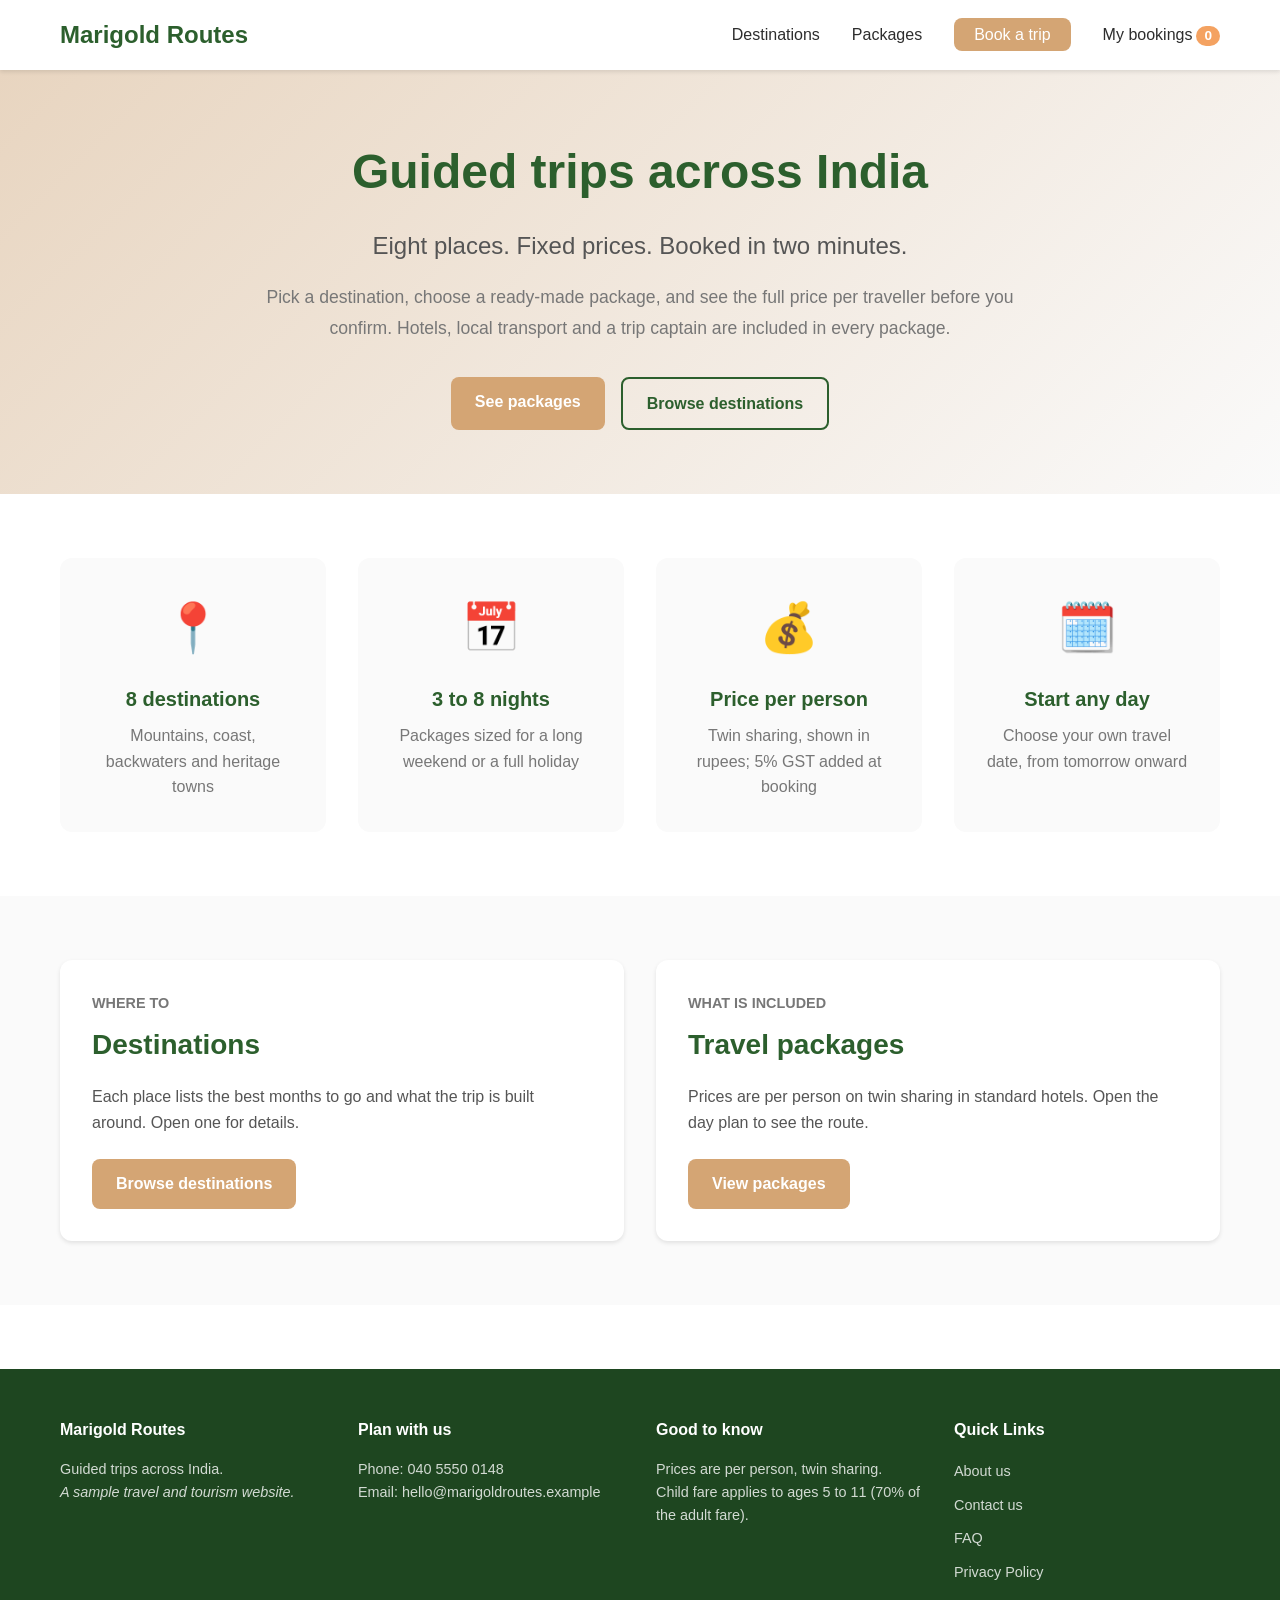
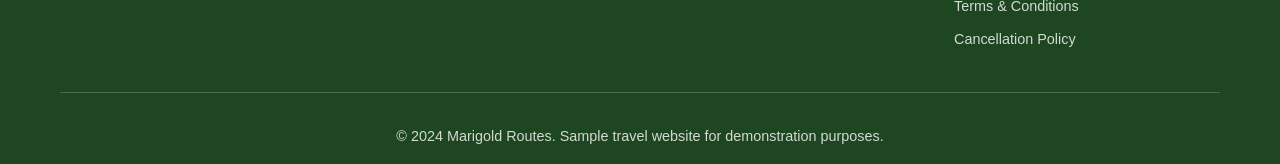
==== frontend/index.html @ 596a387a "Add files via upload" ====
<!DOCTYPE html>
<html lang="en">
<head>
    <meta charset="UTF-8">
    <meta name="viewport" content="width=device-width, initial-scale=1.0">
    <meta name="description" content="Marigold Routes - Guided trips across India. Eight destinations, fixed prices, booked in two minutes.">
    <title>Marigold Routes - Guided trips across India</title>
    <link rel="stylesheet" href="assets/css/styles.css">
</head>
<body>
    <nav class="navbar">
        <div class="container">
            <div class="nav-brand">
                <a href="index.html">Marigold Routes</a>
            </div>
            <ul class="nav-menu">
                <li><a href="destinations.html">Destinations</a></li>
                <li><a href="packages.html">Packages</a></li>
                <li><a href="booking.html" class="btn-primary-nav">Book a trip</a></li>
                <li><a href="my-bookings.html">My bookings<span class="booking-count" id="bookingCount">0</span></a></li>
            </ul>
            <button class="nav-toggle" aria-label="Toggle navigation">
                <span></span>
                <span></span>
                <span></span>
            </button>
        </div>
    </nav>

    <main>
        <!-- Hero Section -->
        <section class="hero">
            <div class="container">
                <div class="hero-content">
                    <h1>Guided trips across India</h1>
                    <p class="hero-subtitle">Eight places. Fixed prices. Booked in two minutes.</p>
                    <p class="hero-description">Pick a destination, choose a ready-made package, and see the full price per traveller before you confirm. Hotels, local transport and a trip captain are included in every package.</p>
                    <div class="hero-buttons">
                        <a href="packages.html" class="btn btn-primary">See packages</a>
                        <a href="destinations.html" class="btn btn-secondary">Browse destinations</a>
                    </div>
                </div>
            </div>
        </section>

        <!-- Features Section -->
        <section class="features">
            <div class="container">
                <div class="feature-grid">
                    <div class="feature-card">
                        <div class="feature-icon">📍</div>
                        <h3>8 destinations</h3>
                        <p>Mountains, coast, backwaters and heritage towns</p>
                    </div>
                    <div class="feature-card">
                        <div class="feature-icon">📅</div>
                        <h3>3 to 8 nights</h3>
                        <p>Packages sized for a long weekend or a full holiday</p>
                    </div>
                    <div class="feature-card">
                        <div class="feature-icon">💰</div>
                        <h3>Price per person</h3>
                        <p>Twin sharing, shown in rupees; 5% GST added at booking</p>
                    </div>
                    <div class="feature-card">
                        <div class="feature-icon">🗓️</div>
                        <h3>Start any day</h3>
                        <p>Choose your own travel date, from tomorrow onward</p>
                    </div>
                </div>
            </div>
        </section>

        <!-- Quick Links Section -->
        <section class="quick-links">
            <div class="container">
                <div class="quick-link-card">
                    <h2>Where to</h2>
                    <h3>Destinations</h3>
                    <p>Each place lists the best months to go and what the trip is built around. Open one for details.</p>
                    <a href="destinations.html" class="btn btn-primary">Browse destinations</a>
                </div>
                <div class="quick-link-card">
                    <h2>What is included</h2>
                    <h3>Travel packages</h3>
                    <p>Prices are per person on twin sharing in standard hotels. Open the day plan to see the route.</p>
                    <a href="packages.html" class="btn btn-primary">View packages</a>
                </div>
            </div>
        </section>

        <!-- Loading Indicator -->
        <div id="loadingIndicator" class="loading-indicator hidden">
            <div class="spinner"></div>
            <p>Loading...</p>
        </div>
    </main>

    <footer class="footer">
        <div class="container">
            <div class="footer-grid">
                <div class="footer-section">
                    <h4>Marigold Routes</h4>
                    <p>Guided trips across India.</p>
                    <p class="footer-tagline">A sample travel and tourism website.</p>
                </div>
                <div class="footer-section">
                    <h4>Plan with us</h4>
                    <p>Phone: 040 5550 0148</p>
                    <p>Email: <a href="mailto:hello@marigoldroutes.example">hello@marigoldroutes.example</a></p>
                </div>
                <div class="footer-section">
                    <h4>Good to know</h4>
                    <p>Prices are per person, twin sharing.</p>
                    <p>Child fare applies to ages 5 to 11 (70% of the adult fare).</p>
                </div>
                <div class="footer-section">
                    <h4>Quick Links</h4>
                    <ul class="footer-links">
                        <li><a href="about.html">About us</a></li>
                        <li><a href="contact.html">Contact us</a></li>
                        <li><a href="faq.html">FAQ</a></li>
                        <li><a href="privacy.html">Privacy Policy</a></li>
                        <li><a href="terms.html">Terms & Conditions</a></li>
                        <li><a href="cancellation.html">Cancellation Policy</a></li>
                    </ul>
                </div>
            </div>
            <div class="footer-bottom">
                <p>&copy; 2024 Marigold Routes. Sample travel website for demonstration purposes.</p>
            </div>
        </div>
    </footer>

    <script src="assets/js/main.js"></script>
    <script src="assets/js/config.js"></script>
</body>
</html>
---- frontend/assets/css/styles.css ----
/* ========================================
   Marigold Routes - Main Stylesheet
   ======================================== */

/* CSS Variables */
:root {
    --primary-color: #D4A574;
    --primary-dark: #B8935F;
    --primary-light: #E8D5C0;
    --secondary-color: #2C5F2D;
    --secondary-dark: #1E4620;
    --accent-color: #F4A261;
    --text-dark: #2D2D2D;
    --text-medium: #555555;
    --text-light: #777777;
    --border-color: #E0E0E0;
    --background-light: #FAFAFA;
    --background-white: #FFFFFF;
    --error-color: #E74C3C;
    --success-color: #27AE60;
    --warning-color: #F39C12;
    --shadow-sm: 0 2px 4px rgba(0, 0, 0, 0.1);
    --shadow-md: 0 4px 8px rgba(0, 0, 0, 0.12);
    --shadow-lg: 0 8px 16px rgba(0, 0, 0, 0.15);
    --radius-sm: 4px;
    --radius-md: 8px;
    --radius-lg: 12px;
    --transition: all 0.3s ease;
}

/* Reset and Base Styles */
* {
    margin: 0;
    padding: 0;
    box-sizing: border-box;
}

html {
    font-size: 16px;
    scroll-behavior: smooth;
}

body {
    font-family: 'Segoe UI', Tahoma, Geneva, Verdana, sans-serif;
    line-height: 1.6;
    color: var(--text-dark);
    background-color: var(--background-white);
}

img {
    max-width: 100%;
    height: auto;
    display: block;
}

a {
    color: var(--primary-color);
    text-decoration: none;
    transition: var(--transition);
}

a:hover {
    color: var(--primary-dark);
}

/* Container */
.container {
    max-width: 1200px;
    margin: 0 auto;
    padding: 0 20px;
}

/* Navbar */
.navbar {
    background-color: var(--background-white);
    box-shadow: var(--shadow-sm);
    position: sticky;
    top: 0;
    z-index: 1000;
}

.navbar .container {
    display: flex;
    justify-content: space-between;
    align-items: center;
    padding: 1rem 20px;
}

.nav-brand a {
    font-size: 1.5rem;
    font-weight: bold;
    color: var(--secondary-color);
}

.nav-menu {
    display: flex;
    list-style: none;
    gap: 2rem;
    align-items: center;
}

.nav-menu a {
    color: var(--text-dark);
    font-weight: 500;
}

.nav-menu a:hover,
.nav-menu a.active {
    color: var(--primary-color);
}

.btn-primary-nav {
    background-color: var(--primary-color);
    color: var(--background-white) !important;
    padding: 0.5rem 1.25rem;
    border-radius: var(--radius-md);
}

.btn-primary-nav:hover {
    background-color: var(--primary-dark);
}

.booking-count {
    background-color: var(--accent-color);
    color: var(--background-white);
    padding: 0.15rem 0.5rem;
    border-radius: 12px;
    font-size: 0.85rem;
    margin-left: 0.25rem;
    font-weight: bold;
}

.nav-toggle {
    display: none;
    flex-direction: column;
    background: none;
    border: none;
    cursor: pointer;
    padding: 0.5rem;
}

.nav-toggle span {
    width: 25px;
    height: 3px;
    background-color: var(--text-dark);
    margin: 3px 0;
    transition: var(--transition);
}

/* Hero Section */
.hero {
    background: linear-gradient(135deg, var(--primary-light) 0%, var(--background-light) 100%);
    padding: 4rem 0;
    text-align: center;
}

.hero-content {
    max-width: 800px;
    margin: 0 auto;
}

.hero h1 {
    font-size: 3rem;
    color: var(--secondary-color);
    margin-bottom: 1rem;
}

.hero-subtitle {
    font-size: 1.5rem;
    color: var(--text-medium);
    margin-bottom: 1rem;
}

.hero-description {
    font-size: 1.1rem;
    color: var(--text-light);
    margin-bottom: 2rem;
    line-height: 1.8;
}

.hero-buttons {
    display: flex;
    gap: 1rem;
    justify-content: center;
    flex-wrap: wrap;
}

/* Buttons */
.btn {
    display: inline-block;
    padding: 0.75rem 1.5rem;
    border-radius: var(--radius-md);
    font-weight: 600;
    text-align: center;
    transition: var(--transition);
    border: none;
    cursor: pointer;
    font-size: 1rem;
}

.btn-primary {
    background-color: var(--primary-color);
    color: var(--background-white);
}

.btn-primary:hover {
    background-color: var(--primary-dark);
    color: var(--background-white);
    transform: translateY(-2px);
    box-shadow: var(--shadow-md);
}

.btn-secondary {
    background-color: transparent;
    color: var(--secondary-color);
    border: 2px solid var(--secondary-color);
}

.btn-secondary:hover {
    background-color: var(--secondary-color);
    color: var(--background-white);
}

.btn-large {
    padding: 1rem 2rem;
    font-size: 1.1rem;
}

.btn-block {
    display: block;
    width: 100%;
}

.btn-danger {
    background-color: var(--error-color);
    color: var(--background-white);
}

.btn-danger:hover {
    background-color: #C0392B;
}

/* Features Section */
.features {
    padding: 4rem 0;
    background-color: var(--background-white);
}

.feature-grid {
    display: grid;
    grid-template-columns: repeat(auto-fit, minmax(250px, 1fr));
    gap: 2rem;
}

.feature-card {
    text-align: center;
    padding: 2rem;
    border-radius: var(--radius-lg);
    background-color: var(--background-light);
}

.feature-icon {
    font-size: 3rem;
    margin-bottom: 1rem;
}

.feature-card h3 {
    font-size: 1.25rem;
    color: var(--secondary-color);
    margin-bottom: 0.5rem;
}

.feature-card p {
    color: var(--text-light);
}

/* Quick Links Section */
.quick-links {
    padding: 4rem 0;
    background-color: var(--background-light);
}

.quick-links .container {
    display: grid;
    grid-template-columns: repeat(auto-fit, minmax(300px, 1fr));
    gap: 2rem;
}

.quick-link-card {
    background-color: var(--background-white);
    padding: 2rem;
    border-radius: var(--radius-lg);
    box-shadow: var(--shadow-sm);
}

.quick-link-card h2 {
    font-size: 0.9rem;
    color: var(--text-light);
    text-transform: uppercase;
    margin-bottom: 0.5rem;
}

.quick-link-card h3 {
    font-size: 1.75rem;
    color: var(--secondary-color);
    margin-bottom: 1rem;
}

.quick-link-card p {
    color: var(--text-medium);
    margin-bottom: 1.5rem;
}

/* Page Content */
.page-content {
    min-height: calc(100vh - 80px);
    padding: 3rem 0;
}

.page-header {
    text-align: center;
    margin-bottom: 3rem;
}

.page-header h1 {
    font-size: 2.5rem;
    color: var(--secondary-color);
    margin-bottom: 0.5rem;
}

.page-subtitle {
    font-size: 1.1rem;
    color: var(--text-light);
}

/* Filters */
.filters {
    display: flex;
    gap: 1rem;
    margin-bottom: 2rem;
    flex-wrap: wrap;
}

.filter-group {
    flex: 1;
    min-width: 200px;
}

.filter-select,
.search-input {
    width: 100%;
    padding: 0.75rem;
    border: 1px solid var(--border-color);
    border-radius: var(--radius-md);
    font-size: 1rem;
}

.filter-select:focus,
.search-input:focus {
    outline: none;
    border-color: var(--primary-color);
}

/* Grids */
.destinations-grid,
.packages-grid {
    display: grid;
    grid-template-columns: repeat(auto-fill, minmax(300px, 1fr));
    gap: 2rem;
}

.destination-card,
.package-card {
    background-color: var(--background-white);
    border-radius: var(--radius-lg);
    overflow: hidden;
    box-shadow: var(--shadow-sm);
    transition: var(--transition);
    cursor: pointer;
}

.destination-card:hover,
.package-card:hover {
    transform: translateY(-4px);
    box-shadow: var(--shadow-md);
}

.card-image {
    width: 100%;
    height: 200px;
    object-fit: cover;
}

.card-content {
    padding: 1.5rem;
}

.card-content h3 {
    font-size: 1.5rem;
    color: var(--secondary-color);
    margin-bottom: 0.5rem;
}

.card-tag {
    display: inline-block;
    padding: 0.25rem 0.75rem;
    background-color: var(--primary-light);
    color: var(--secondary-color);
    border-radius: var(--radius-sm);
    font-size: 0.85rem;
    margin-right: 0.5rem;
    margin-bottom: 0.5rem;
}

.card-description {
    color: var(--text-medium);
    margin: 1rem 0;
}

.card-price {
    font-size: 1.5rem;
    color: var(--primary-color);
    font-weight: bold;
}

.card-price-label {
    font-size: 0.9rem;
    color: var(--text-light);
    font-weight: normal;
}

/* Modal */
.modal {
    display: none;
    position: fixed;
    top: 0;
    left: 0;
    width: 100%;
    height: 100%;
    background-color: rgba(0, 0, 0, 0.7);
    z-index: 2000;
    overflow-y: auto;
}

.modal.show {
    display: flex;
    align-items: center;
    justify-content: center;
    padding: 2rem;
}

.modal-content {
    background-color: var(--background-white);
    border-radius: var(--radius-lg);
    padding: 2rem;
    max-width: 800px;
    width: 100%;
    position: relative;
    max-height: 90vh;
    overflow-y: auto;
}

.modal-close {
    position: absolute;
    top: 1rem;
    right: 1rem;
    background: none;
    border: none;
    font-size: 2rem;
    color: var(--text-medium);
    cursor: pointer;
}

.modal-close:hover {
    color: var(--text-dark);
}

/* Forms */
.form-section {
    background-color: var(--background-white);
    padding: 2rem;
    border-radius: var(--radius-lg);
    margin-bottom: 2rem;
    box-shadow: var(--shadow-sm);
}

.form-section h2 {
    color: var(--secondary-color);
    margin-bottom: 1.5rem;
}

.form-group {
    margin-bottom: 1.5rem;
}

.form-group label {
    display: block;
    margin-bottom: 0.5rem;
    color: var(--text-dark);
    font-weight: 500;
}

.required::after {
    content: " *";
    color: var(--error-color);
}

.form-control {
    width: 100%;
    padding: 0.75rem;
    border: 1px solid var(--border-color);
    border-radius: var(--radius-md);
    font-size: 1rem;
    font-family: inherit;
}

.form-control:focus {
    outline: none;
    border-color: var(--primary-color);
    box-shadow: 0 0 0 3px rgba(212, 165, 116, 0.1);
}

.form-row {
    display: grid;
    grid-template-columns: repeat(auto-fit, minmax(200px, 1fr));
    gap: 1rem;
}

.radio-group,
.checkbox-group {
    display: flex;
    flex-direction: column;
    gap: 0.75rem;
}

.radio-label,
.checkbox-label {
    display: flex;
    align-items: center;
    cursor: pointer;
}

.radio-label input,
.checkbox-label input {
    margin-right: 0.5rem;
}

.form-actions {
    display: flex;
    gap: 1rem;
    margin-top: 2rem;
}

.form-note {
    background-color: var(--background-light);
    padding: 1rem;
    border-radius: var(--radius-md);
    margin-top: 1rem;
    font-size: 0.9rem;
    color: var(--text-medium);
}

/* Booking Layout */
.booking-layout {
    display: grid;
    grid-template-columns: 2fr 1fr;
    gap: 2rem;
}

.price-summary {
    position: relative;
}

.price-summary-card {
    background-color: var(--background-white);
    padding: 2rem;
    border-radius: var(--radius-lg);
    box-shadow: var(--shadow-md);
}

.sticky {
    position: sticky;
    top: 100px;
}

.price-line {
    display: flex;
    justify-content: space-between;
    margin: 0.75rem 0;
}

.price-total {
    display: flex;
    justify-content: space-between;
    font-size: 1.5rem;
    font-weight: bold;
    color: var(--secondary-color);
    margin-top: 1rem;
}

.price-note {
    font-size: 0.85rem;
    color: var(--text-light);
    margin-top: 0.5rem;
}

.price-placeholder {
    text-align: center;
    color: var(--text-light);
    padding: 2rem 0;
}

/* Confirmation Modal */
.confirmation-modal {
    text-align: center;
    max-width: 500px;
}

.confirmation-icon {
    width: 80px;
    height: 80px;
    background-color: var(--success-color);
    color: var(--background-white);
    font-size: 3rem;
    border-radius: 50%;
    display: flex;
    align-items: center;
    justify-content: center;
    margin: 0 auto 1.5rem;
}

.reference-number {
    font-size: 1.5rem;
    font-weight: bold;
    color: var(--primary-color);
    padding: 1rem;
    background-color: var(--background-light);
    border-radius: var(--radius-md);
    margin: 1rem 0;
}

.confirmation-note {
    color: var(--text-medium);
    font-size: 0.9rem;
}

.confirmation-actions {
    display: flex;
    flex-direction: column;
    gap: 1rem;
    margin-top: 2rem;
}

/* Loading Indicator */
.loading-indicator {
    text-align: center;
    padding: 3rem;
}

.spinner {
    width: 50px;
    height: 50px;
    border: 4px solid var(--border-color);
    border-top-color: var(--primary-color);
    border-radius: 50%;
    animation: spin 1s linear infinite;
    margin: 0 auto 1rem;
}

@keyframes spin {
    to { transform: rotate(360deg); }
}

/* Empty State */
.empty-state {
    text-align: center;
    padding: 3rem;
    color: var(--text-light);
}

/* Messages */
.success-message,
.error-message {
    padding: 1rem;
    border-radius: var(--radius-md);
    margin: 1rem 0;
}

.success-message {
    background-color: #D4EDDA;
    color: #155724;
    border: 1px solid #C3E6CB;
}

.error-message {
    background-color: #F8D7DA;
    color: #721C24;
    border: 1px solid #F5C6CB;
}

/* Footer */
.footer {
    background-color: var(--secondary-dark);
    color: var(--background-white);
    padding: 3rem 0 1rem;
    margin-top: 4rem;
}

.footer-grid {
    display: grid;
    grid-template-columns: repeat(auto-fit, minmax(200px, 1fr));
    gap: 2rem;
    margin-bottom: 2rem;
}

.footer h4 {
    margin-bottom: 1rem;
}

.footer p,
.footer a {
    color: rgba(255, 255, 255, 0.8);
    font-size: 0.9rem;
}

.footer a:hover {
    color: var(--primary-light);
}

.footer-links {
    list-style: none;
}

.footer-links li {
    margin-bottom: 0.5rem;
}

.footer-tagline {
    font-style: italic;
}

.footer-bottom {
    text-align: center;
    padding-top: 2rem;
    border-top: 1px solid rgba(255, 255, 255, 0.2);
    font-size: 0.85rem;
}

/* Utility Classes */
.hidden {
    display: none !important;
}

.text-center {
    text-align: center;
}

/* Content Pages */
.content-container {
    max-width: 900px;
    margin: 0 auto;
}

.content-section {
    margin-bottom: 3rem;
}

.content-section h2 {
    color: var(--secondary-color);
    margin-bottom: 1rem;
}

.notice-box {
    background-color: #FFF3CD;
    border: 1px solid #FFEEBA;
    border-radius: var(--radius-md);
    padding: 1.5rem;
    margin-bottom: 2rem;
}

/* Policy Tables */
.table-responsive {
    overflow-x: auto;
}

.policy-table {
    width: 100%;
    border-collapse: collapse;
    margin: 1rem 0;
}

.policy-table th,
.policy-table td {
    padding: 1rem;
    text-align: left;
    border: 1px solid var(--border-color);
}

.policy-table th {
    background-color: var(--primary-light);
    color: var(--secondary-color);
    font-weight: 600;
}

.policy-table tbody tr:nth-child(even) {
    background-color: var(--background-light);
}

/* Responsive Design */
@media (max-width: 768px) {
    .nav-menu {
        display: none;
        position: absolute;
        top: 100%;
        left: 0;
        right: 0;
        background-color: var(--background-white);
        flex-direction: column;
        padding: 1rem;
        box-shadow: var(--shadow-md);
    }
    
    .nav-menu.active {
        display: flex;
    }
    
    .nav-toggle {
        display: flex;
    }
    
    .hero h1 {
        font-size: 2rem;
    }
    
    .hero-subtitle {
        font-size: 1.25rem;
    }
    
    .booking-layout {
        grid-template-columns: 1fr;
    }
    
    .price-summary-card {
        position: static;
    }
    
    .form-actions {
        flex-direction: column;
    }
}

@media (max-width: 480px) {
    .hero h1 {
        font-size: 1.75rem;
    }
    
    .btn {
        padding: 0.6rem 1rem;
        font-size: 0.9rem;
    }
}
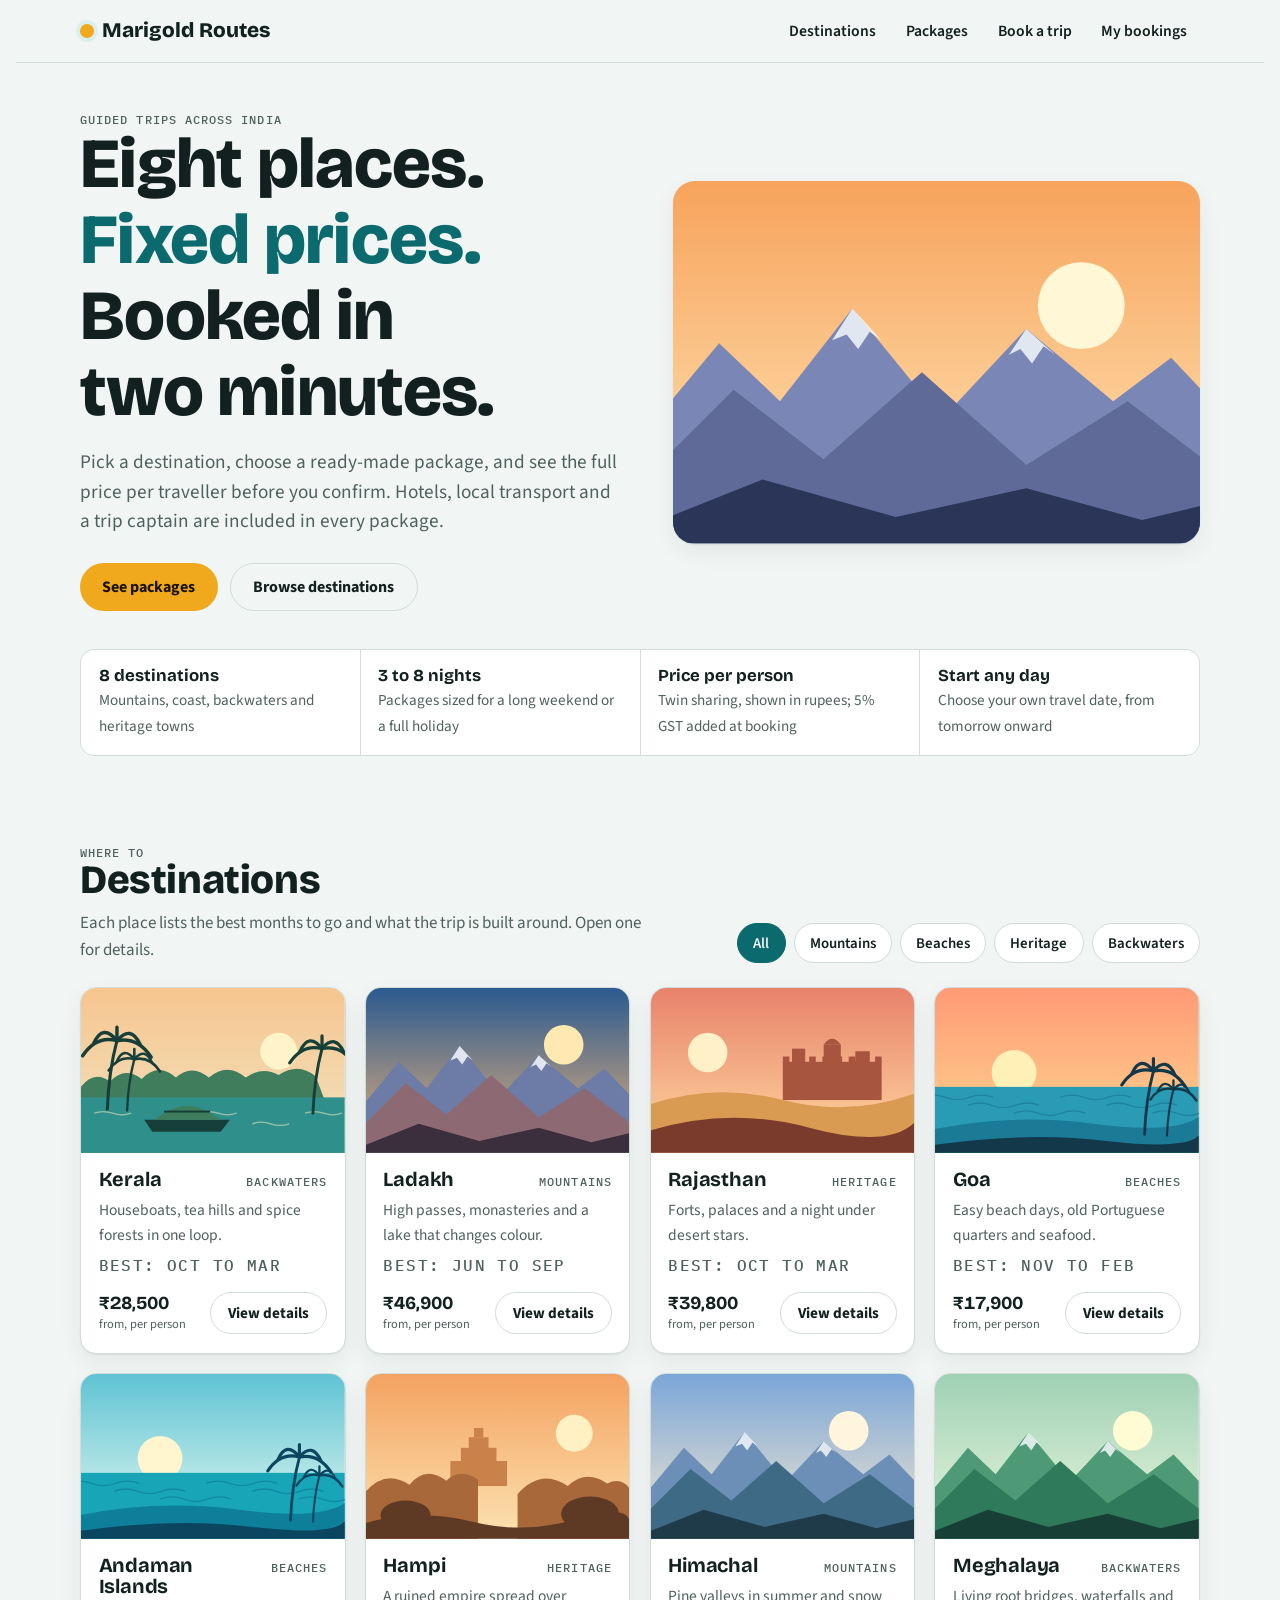
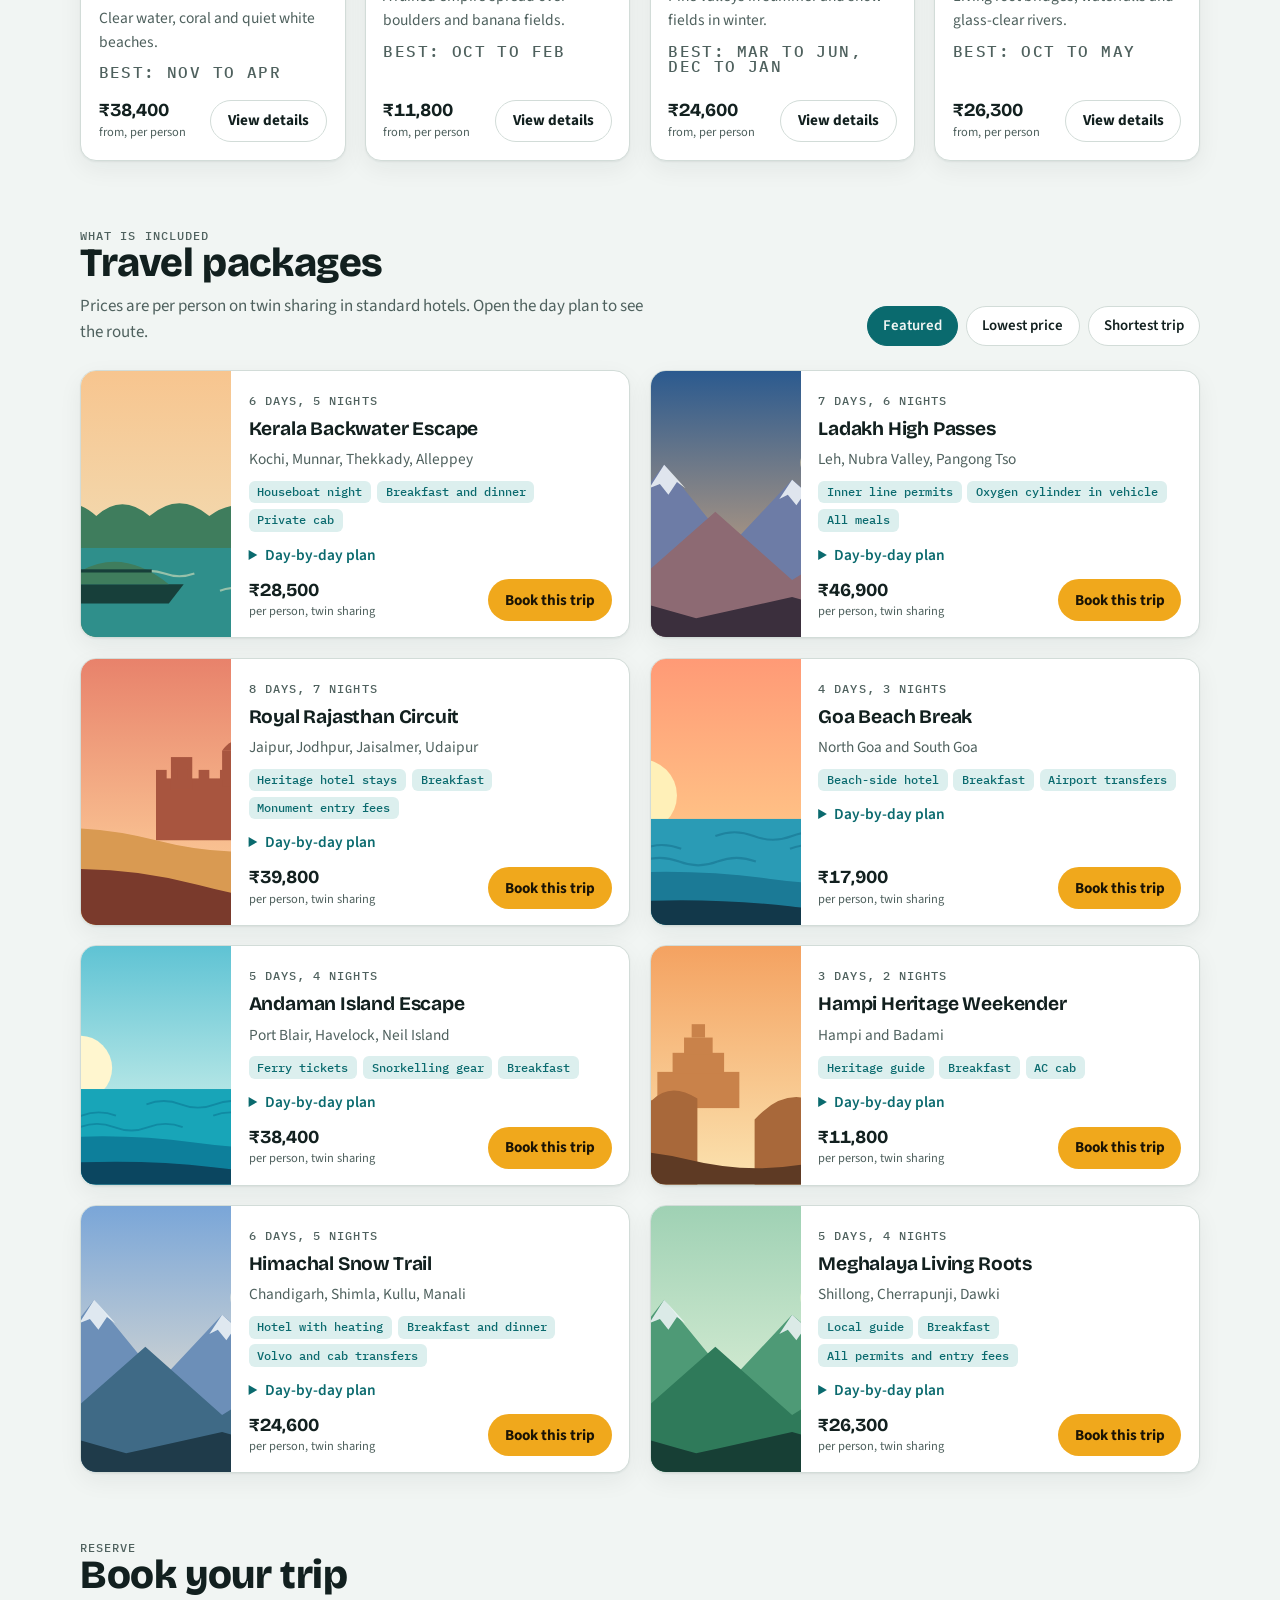
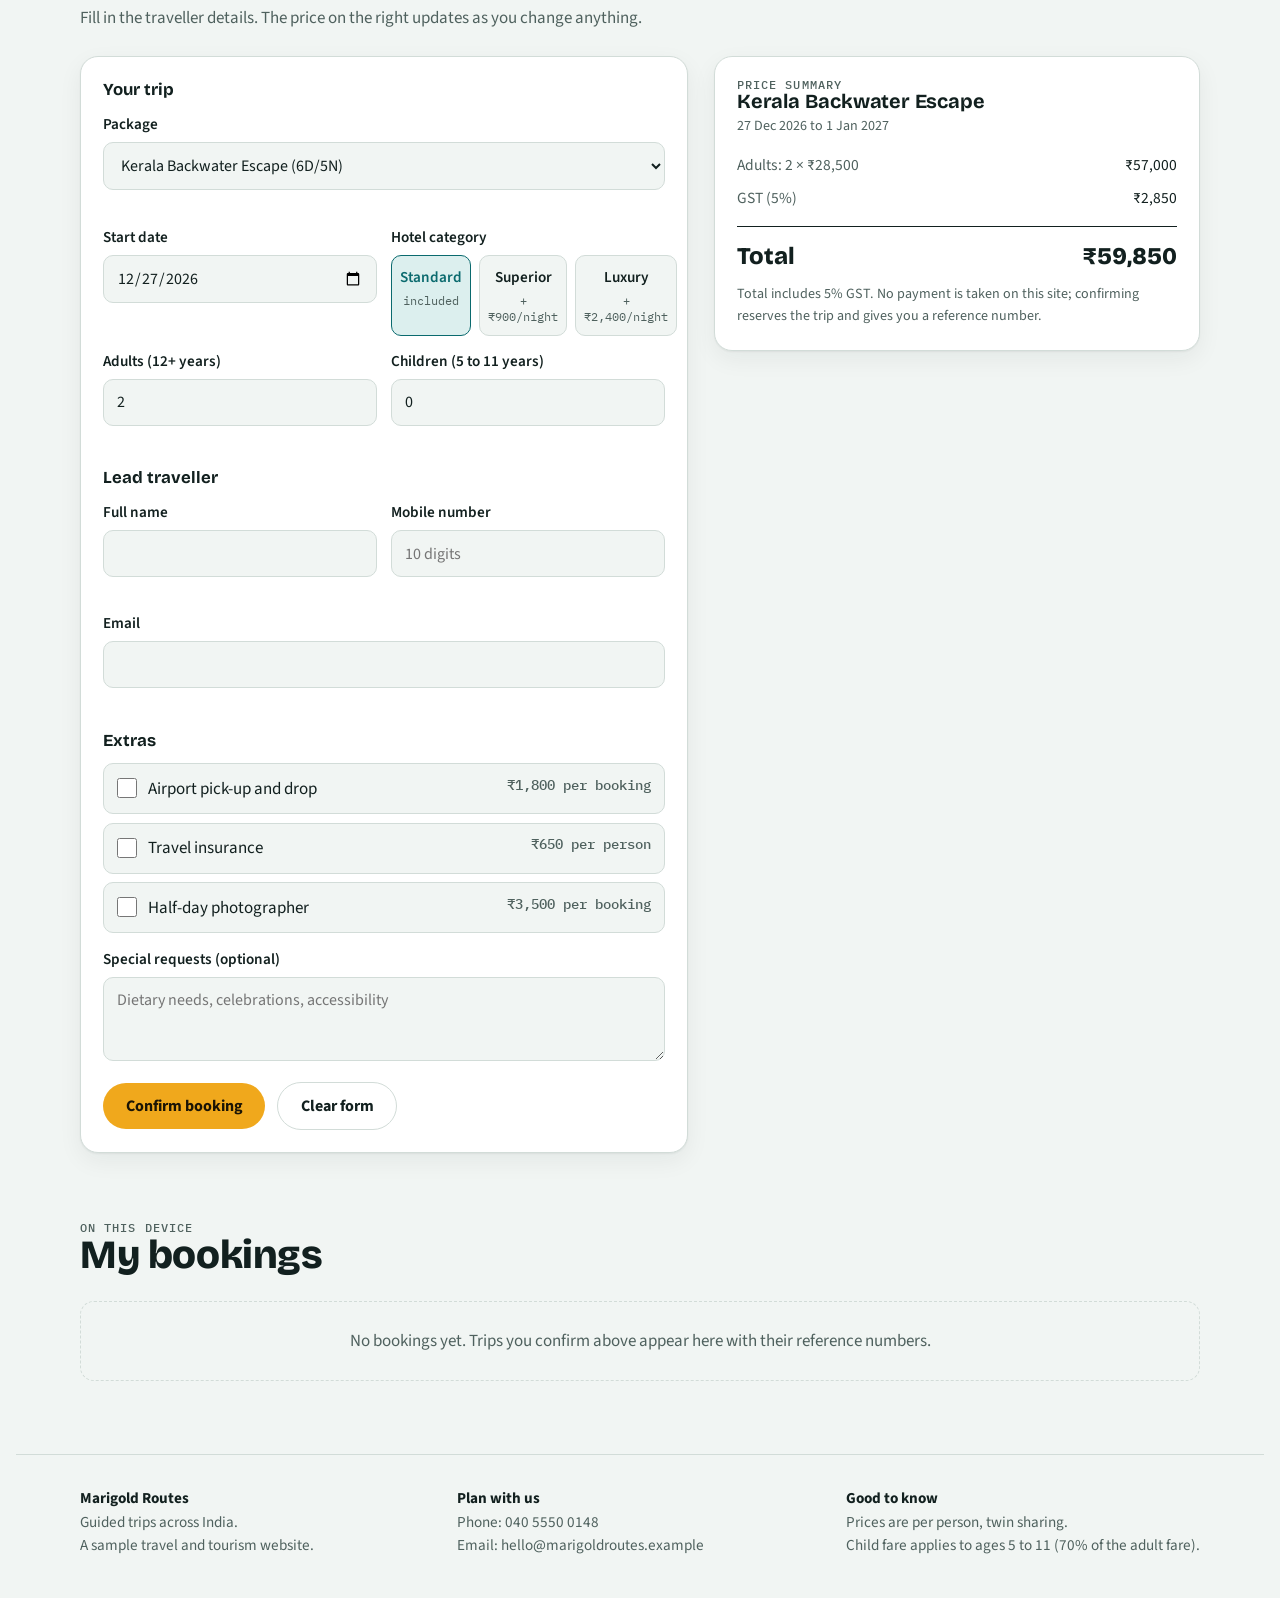
==== commit abdec6b9: "Update index.html" ====
--- a/frontend/index.html
+++ b/frontend/index.html
@@ -1,138 +1,563 @@
-<!DOCTYPE html>
-<html lang="en">
-<head>
-    <meta charset="UTF-8">
-    <meta name="viewport" content="width=device-width, initial-scale=1.0">
-    <meta name="description" content="Marigold Routes - Guided trips across India. Eight destinations, fixed prices, booked in two minutes.">
-    <title>Marigold Routes - Guided trips across India</title>
-    <link rel="stylesheet" href="assets/css/styles.css">
-</head>
-<body>
-    <nav class="navbar">
-        <div class="container">
-            <div class="nav-brand">
-                <a href="index.html">Marigold Routes</a>
-            </div>
-            <ul class="nav-menu">
-                <li><a href="destinations.html">Destinations</a></li>
-                <li><a href="packages.html">Packages</a></li>
-                <li><a href="booking.html" class="btn-primary-nav">Book a trip</a></li>
-                <li><a href="my-bookings.html">My bookings<span class="booking-count" id="bookingCount">0</span></a></li>
-            </ul>
-            <button class="nav-toggle" aria-label="Toggle navigation">
-                <span></span>
-                <span></span>
-                <span></span>
-            </button>
+<!doctype html><html><head><meta charset=utf8><meta name=viewport content="width=device-width,initial-scale=1,viewport-fit=cover"><style>:root{color-scheme:light;box-sizing:border-box;padding-top:env(safe-area-inset-top,0px);padding-bottom:env(safe-area-inset-bottom,0px)}html{scroll-padding-top:env(safe-area-inset-top,0px)}body{margin:0;padding:0;font:14px -apple-system,BlinkMacSystemFont,sans-serif;background:#fff;color:#000}img{max-width:100%}[hidden]:not([hidden=until-found i]){display:none!important}</style></head><body>
+<title>Marigold Routes</title>
+<meta name="claude:viewport-fit-sides" content="cover">
+<link rel="stylesheet" href="https://fonts.googleapis.com/css2?family=Bricolage+Grotesque:opsz,wght@12..96,500;12..96,700;12..96,800&family=Source+Sans+3:wght@400;500;600;700&family=IBM+Plex+Mono:wght@400;500&display=swap">
+<style>
+/* Layout: sticky top bar, compact hero with a drawn panorama, then destinations, packages, booking (form + live price), my bookings */
+:root{
+  --bg:#f1f5f3; --surface:#ffffff; --ink:#12201f; --muted:#4f615e; --line:#d2dcd8;
+  --accent:#0a6a6e; --accent-soft:#dcefee; --cta:#f0a81c; --cta-ink:#1b1405; --danger:#b3261e; --ok:#17633a;
+  --shadow:0 1px 2px rgba(18,32,31,.06),0 8px 24px rgba(18,32,31,.06);
+  --display:"Bricolage Grotesque","Trebuchet MS",system-ui,sans-serif;
+  --body:"Source Sans 3",system-ui,-apple-system,"Segoe UI",sans-serif;
+  --mono:"IBM Plex Mono",ui-monospace,Menlo,Consolas,monospace;
+}
+@media (prefers-color-scheme:dark){:root:not([data-theme="light"]){
+  --bg:#0c1514; --surface:#142120; --ink:#e6efec; --muted:#9db2ad; --line:#26393a;
+  --accent:#4cc3c4; --accent-soft:#17302f; --cta:#f0a81c; --cta-ink:#1b1405; --danger:#ff8a80; --ok:#6fd49a;
+  --shadow:0 1px 2px rgba(0,0,0,.4),0 8px 24px rgba(0,0,0,.35); color-scheme:dark}}
+:root[data-theme="dark"]{
+  --bg:#0c1514; --surface:#142120; --ink:#e6efec; --muted:#9db2ad; --line:#26393a;
+  --accent:#4cc3c4; --accent-soft:#17302f; --cta:#f0a81c; --cta-ink:#1b1405; --danger:#ff8a80; --ok:#6fd49a;
+  --shadow:0 1px 2px rgba(0,0,0,.4),0 8px 24px rgba(0,0,0,.35); color-scheme:dark}
+
+*{box-sizing:border-box}
+html{scroll-behavior:smooth;scroll-padding-top:76px}
+body{background:var(--bg);color:var(--ink);font:400 17px/1.55 var(--body);margin:0;
+  padding-left:max(16px,env(safe-area-inset-left,0px));padding-right:max(16px,env(safe-area-inset-right,0px));padding-block:0}
+body::before{content:"";position:fixed;inset:0 0 auto;height:env(safe-area-inset-top,0px);z-index:30;background:var(--bg)}
+.wrap{max-width:1120px;margin:0 auto}
+h1,h2,h3{font-family:var(--display);line-height:1.08;margin:0;text-wrap:balance;letter-spacing:-.01em}
+h2{font-size:clamp(1.8rem,4vw,2.5rem);font-weight:800}
+h3{font-size:1.25rem;font-weight:700}
+p{margin:0}
+a{color:var(--accent)}
+:focus-visible{outline:3px solid var(--cta);outline-offset:2px;border-radius:4px}
+.label{font:500 .74rem/1 var(--mono);letter-spacing:.09em;text-transform:uppercase;color:var(--muted)}
+.btn{display:inline-flex;align-items:center;justify-content:center;gap:.5rem;font:700 1rem/1 var(--body);border:0;border-radius:999px;padding:.95rem 1.4rem;cursor:pointer;text-decoration:none;min-height:46px}
+.btn-cta{background:var(--cta);color:var(--cta-ink)}
+.btn-cta:hover{filter:brightness(1.06)}
+.btn-ghost{background:transparent;color:var(--ink);border:1.5px solid var(--line)}
+.btn-ghost:hover{border-color:var(--accent);color:var(--accent)}
+.btn-sm{padding:.7rem 1.05rem;font-size:.95rem;min-height:42px}
+
+/* top bar */
+.top{position:sticky;top:env(safe-area-inset-top,0px);z-index:20;background:var(--bg);border-bottom:1px solid var(--line)}
+.top .wrap{display:flex;align-items:center;gap:1rem;min-height:62px;flex-wrap:wrap;padding-block:.35rem}
+.brand{font:800 1.3rem/1 var(--display);color:var(--ink);text-decoration:none;display:flex;align-items:center;gap:.5rem;margin-right:auto}
+.brand i{width:14px;height:14px;border-radius:50%;background:var(--cta);box-shadow:0 0 0 4px var(--accent-soft)}
+.nav{display:flex;gap:.25rem;flex-wrap:wrap}
+.nav a{color:var(--ink);text-decoration:none;font-weight:600;padding:.55rem .8rem;border-radius:999px;font-size:.98rem}
+.nav a:hover{background:var(--accent-soft);color:var(--accent)}
+.badge{background:var(--accent);color:var(--bg);font:500 .72rem/1 var(--mono);border-radius:999px;padding:.22rem .5rem;margin-left:.3rem}
+
+/* hero */
+.hero{display:grid;grid-template-columns:1.05fr 1fr;gap:2.5rem;align-items:center;padding-block:3.2rem 2.4rem}
+.hero h1{font-size:clamp(2.5rem,6.2vw,4.4rem);font-weight:800}
+.hero h1 em{font-style:normal;color:var(--accent)}
+.hero p.lead{font-size:1.2rem;color:var(--muted);max-width:34rem;margin-top:1.1rem}
+.hero-cta{display:flex;gap:.75rem;flex-wrap:wrap;margin-top:1.6rem}
+.panorama{border-radius:22px;overflow:hidden;box-shadow:var(--shadow);aspect-ratio:16/11;background:var(--accent-soft);max-width:100%}
+.panorama svg,.thumb svg{display:block;width:100%;height:100%}
+.facts{display:grid;grid-template-columns:repeat(auto-fit,minmax(200px,1fr));gap:1px;background:var(--line);border:1px solid var(--line);border-radius:14px;overflow:hidden;margin-bottom:3rem}
+.facts div{background:var(--surface);padding:1rem 1.1rem}
+.facts b{display:block;font:700 1.05rem/1.2 var(--display)}
+.facts span{color:var(--muted);font-size:.95rem}
+
+section{padding-block:2.2rem 1.6rem}
+.sec-head{display:flex;justify-content:space-between;align-items:flex-end;gap:1rem 2rem;flex-wrap:wrap;margin-bottom:1.5rem}
+.sec-head p{color:var(--muted);max-width:36rem;margin-top:.5rem}
+.chips{display:flex;gap:.5rem;flex-wrap:wrap}
+.chip{border:1.5px solid var(--line);background:var(--surface);color:var(--ink);border-radius:999px;padding:.5rem .95rem;font:600 .93rem var(--body);cursor:pointer;min-height:40px}
+.chip[aria-pressed="true"]{background:var(--accent);border-color:var(--accent);color:var(--bg)}
+
+/* destinations */
+.grid{display:grid;grid-template-columns:repeat(auto-fill,minmax(250px,1fr));gap:1.2rem}
+.card{background:var(--surface);border:1px solid var(--line);border-radius:16px;overflow:hidden;display:flex;flex-direction:column;box-shadow:var(--shadow);min-width:0}
+.thumb{aspect-ratio:16/10;background:var(--accent-soft)}
+.card .body{padding:1rem 1.1rem 1.15rem;display:flex;flex-direction:column;gap:.5rem;flex:1}
+.card .meta{display:flex;justify-content:space-between;gap:.5rem;align-items:baseline}
+.card p{color:var(--muted);font-size:.97rem}
+.card .foot{margin-top:auto;padding-top:.7rem;display:flex;justify-content:space-between;align-items:center;gap:.5rem;flex-wrap:wrap}
+.price{font:700 1.15rem/1 var(--display);font-variant-numeric:tabular-nums}
+.price small{font:400 .78rem var(--body);color:var(--muted);display:block;margin-top:.2rem}
+
+/* packages */
+.pk-grid{display:grid;grid-template-columns:repeat(auto-fit,minmax(min(100%,480px),1fr));gap:1.2rem}
+.pk{display:grid;grid-template-columns:150px 1fr;background:var(--surface);border:1px solid var(--line);border-radius:16px;overflow:hidden;box-shadow:var(--shadow);min-width:0}
+.pk .thumb{aspect-ratio:auto;height:100%;min-height:190px}
+.pk .body{padding:1rem 1.1rem;display:flex;flex-direction:column;gap:.55rem;min-width:0}
+.pk h3{font-size:1.2rem}
+.tags{display:flex;gap:.35rem;flex-wrap:wrap}
+.tag{background:var(--accent-soft);color:var(--accent);font:500 .73rem/1 var(--mono);padding:.34rem .55rem;border-radius:6px}
+.pk .row{display:flex;justify-content:space-between;align-items:center;gap:.75rem;flex-wrap:wrap;margin-top:auto}
+details{font-size:.96rem}
+summary{cursor:pointer;font-weight:600;color:var(--accent);padding:.2rem 0}
+.itin{margin:.5rem 0 0;padding:0;list-style:none;display:grid;gap:.4rem;color:var(--muted)}
+.itin li{display:grid;grid-template-columns:4.6rem 1fr;gap:.6rem}
+.itin b{font:500 .78rem/1.6 var(--mono);color:var(--ink)}
+
+/* booking */
+.book{display:grid;grid-template-columns:1.25fr 1fr;gap:1.6rem;align-items:start}
+form,.summary,.panel{background:var(--surface);border:1px solid var(--line);border-radius:18px;padding:1.4rem;box-shadow:var(--shadow);min-width:0}
+fieldset{border:0;padding:0;margin:0 0 1.3rem;min-width:0}
+legend{font:700 1.05rem var(--display);padding:0;margin-bottom:.8rem}
+.fields{display:grid;grid-template-columns:repeat(2,minmax(0,1fr));gap:.9rem}
+.f{display:flex;flex-direction:column;gap:.35rem;min-width:0}
+.f.full{grid-column:1/-1}
+.f label{font-weight:600;font-size:.95rem}
+input,select,textarea{font:400 1rem var(--body);color:var(--ink);background:var(--bg);border:1.5px solid var(--line);border-radius:10px;padding:.7rem .8rem;min-height:46px;width:100%}
+textarea{min-height:84px;resize:vertical}
+input:focus,select:focus,textarea:focus{border-color:var(--accent)}
+.err{color:var(--danger);font-size:.88rem;min-height:1.1em}
+input[aria-invalid="true"],select[aria-invalid="true"]{border-color:var(--danger)}
+.checks{display:grid;gap:.55rem}
+.check{display:flex;gap:.65rem;align-items:flex-start;border:1.5px solid var(--line);border-radius:10px;padding:.7rem .8rem;cursor:pointer;background:var(--bg)}
+.check input{width:20px;height:20px;min-height:0;margin:.15rem 0 0;accent-color:var(--accent);flex:none}
+.check span{display:flex;justify-content:space-between;gap:1rem;flex:1;min-width:0}
+.check em{font:500 .85rem var(--mono);font-style:normal;color:var(--muted);white-space:nowrap}
+.seg{display:grid;grid-template-columns:repeat(3,1fr);gap:.5rem}
+.seg label{border:1.5px solid var(--line);border-radius:10px;padding:.65rem .5rem;text-align:center;cursor:pointer;background:var(--bg);display:flex;flex-direction:column;gap:.15rem;font-weight:600;font-size:.95rem}
+.seg label small{font:400 .78rem var(--mono);color:var(--muted)}
+.seg input{position:absolute;opacity:0;width:1px;height:1px;min-height:0}
+.seg input:checked+label{border-color:var(--accent);background:var(--accent-soft);color:var(--accent)}
+.seg input:focus-visible+label{outline:3px solid var(--cta);outline-offset:2px}
+.summary{position:sticky;top:84px}
+.summary h3{margin-bottom:.2rem}
+.lines{margin:1rem 0;display:grid;gap:.55rem;font-variant-numeric:tabular-nums}
+.lines div{display:flex;justify-content:space-between;gap:1rem;font-size:.97rem}
+.lines span:first-child{color:var(--muted)}
+.total{border-top:1.5px solid var(--ink);padding-top:.9rem;display:flex;justify-content:space-between;align-items:baseline;font:800 1.5rem var(--display);font-variant-numeric:tabular-nums}
+.note{font-size:.88rem;color:var(--muted);margin-top:.9rem}
+.form-actions{display:flex;gap:.75rem;flex-wrap:wrap;align-items:center}
+
+/* confirmation + bookings */
+.confirm{border:2px solid var(--ok);margin-top:1.6rem}
+.confirm .ref{font:500 1.5rem/1.2 var(--mono);letter-spacing:.04em;background:var(--bg);border:1.5px dashed var(--line);border-radius:10px;padding:.7rem 1rem;display:inline-block;margin:.7rem 0;max-width:100%;overflow-wrap:anywhere}
+.bk-list{display:grid;gap:.9rem}
+.bk{display:grid;grid-template-columns:1fr auto;gap:.5rem 1.2rem;background:var(--surface);border:1px solid var(--line);border-radius:14px;padding:1rem 1.2rem;align-items:center}
+.bk .ref2{font:500 .85rem var(--mono);color:var(--accent)}
+.bk p{color:var(--muted);font-size:.96rem}
+.empty{border:1.5px dashed var(--line);border-radius:14px;padding:1.6rem;color:var(--muted);text-align:center}
+.danger{color:var(--danger);border-color:var(--danger)}
+
+/* dialog */
+dialog{border:0;border-radius:20px;padding:0;max-width:min(720px,calc(100vw - 24px));width:100%;background:var(--surface);color:var(--ink);box-shadow:0 20px 60px rgba(0,0,0,.35);max-height:calc(100dvh - 24px);overflow:auto}
+dialog::backdrop{background:rgba(8,16,15,.6)}
+.dlg-body{padding:1.4rem 1.5rem 1.6rem;display:grid;gap:1rem}
+.dlg-hero{aspect-ratio:16/7;background:var(--accent-soft)}
+.dlg-hero svg{display:block;width:100%;height:100%}
+.dgrid{display:grid;grid-template-columns:repeat(auto-fit,minmax(170px,1fr));gap:.8rem}
+.dgrid div{background:var(--bg);border-radius:10px;padding:.7rem .85rem}
+.dgrid b{display:block;font-weight:600;margin-top:.25rem;font-size:.97rem}
+.hl{margin:0;padding-left:1.2rem;display:grid;gap:.3rem}
+.dlg-close{justify-self:end}
+
+footer{border-top:1px solid var(--line);margin-top:3rem;padding-block:2rem 2.5rem;color:var(--muted);font-size:.95rem}
+footer .wrap{display:flex;gap:1.5rem 3rem;flex-wrap:wrap;justify-content:space-between}
+footer b{color:var(--ink)}
+.toast{position:fixed;left:50%;bottom:max(20px,env(safe-area-inset-bottom,0px));transform:translateX(-50%);background:var(--ink);color:var(--bg);padding:.8rem 1.2rem;border-radius:999px;font-weight:600;z-index:40;max-width:calc(100vw - 32px)}
+
+@media (max-width:900px){
+  .hero{grid-template-columns:1fr;gap:1.6rem;padding-top:2rem}
+  .book{grid-template-columns:1fr}
+  .summary{position:static}
+}
+@media (max-width:560px){
+  .pk{grid-template-columns:1fr}
+  .pk .thumb{aspect-ratio:16/8;min-height:0;height:auto}
+  .fields{grid-template-columns:1fr}
+  .bk{grid-template-columns:1fr}
+  .nav a{padding:.5rem .6rem;font-size:.92rem}
+}
+@media (prefers-reduced-motion:reduce){html{scroll-behavior:auto}}
+</style>
+
+<header class="top">
+  <div class="wrap">
+    <a class="brand" href="#top"><i aria-hidden="true"></i>Marigold Routes</a>
+    <nav class="nav" aria-label="Main">
+      <a href="#destinations">Destinations</a>
+      <a href="#packages">Packages</a>
+      <a href="#booking">Book a trip</a>
+      <a href="#my-bookings">My bookings<span class="badge" id="bk-count" hidden>0</span></a>
+    </nav>
+  </div>
+</header>
+
+<main id="top">
+<div class="wrap">
+  <div class="hero">
+    <div>
+      <p class="label">Guided trips across India</p>
+      <h1>Eight places. <em>Fixed prices.</em> Booked in two minutes.</h1>
+      <p class="lead">Pick a destination, choose a ready-made package, and see the full price per traveller before you confirm. Hotels, local transport and a trip captain are included in every package.</p>
+      <div class="hero-cta">
+        <a class="btn btn-cta" href="#packages">See packages</a>
+        <a class="btn btn-ghost" href="#destinations">Browse destinations</a>
+      </div>
+    </div>
+    <div class="panorama" id="hero-art" role="img" aria-label="Illustration of mountains at sunrise"></div>
+  </div>
+  <div class="facts">
+    <div><b>8 destinations</b><span>Mountains, coast, backwaters and heritage towns</span></div>
+    <div><b>3 to 8 nights</b><span>Packages sized for a long weekend or a full holiday</span></div>
+    <div><b>Price per person</b><span>Twin sharing, shown in rupees; 5% GST added at booking</span></div>
+    <div><b>Start any day</b><span>Choose your own travel date, from tomorrow onward</span></div>
+  </div>
+
+  <section id="destinations" aria-labelledby="d-h">
+    <div class="sec-head">
+      <div><p class="label">Where to</p><h2 id="d-h">Destinations</h2><p>Each place lists the best months to go and what the trip is built around. Open one for details.</p></div>
+      <div class="chips" id="d-chips" role="group" aria-label="Filter destinations by type"></div>
+    </div>
+    <div class="grid" id="d-grid"></div>
+  </section>
+
+  <section id="packages" aria-labelledby="p-h">
+    <div class="sec-head">
+      <div><p class="label">What is included</p><h2 id="p-h">Travel packages</h2><p>Prices are per person on twin sharing in standard hotels. Open the day plan to see the route.</p></div>
+      <div class="chips" id="p-sort" role="group" aria-label="Sort packages">
+        <button class="chip" data-sort="featured" aria-pressed="true">Featured</button>
+        <button class="chip" data-sort="price" aria-pressed="false">Lowest price</button>
+        <button class="chip" data-sort="days" aria-pressed="false">Shortest trip</button>
+      </div>
+    </div>
+    <div class="pk-grid" id="p-grid"></div>
+  </section>
+
+  <section id="booking" aria-labelledby="b-h">
+    <div class="sec-head">
+      <div><p class="label">Reserve</p><h2 id="b-h">Book your trip</h2><p>Fill in the traveller details. The price on the right updates as you change anything.</p></div>
+    </div>
+    <div class="book">
+      <form id="bk-form" novalidate>
+        <fieldset>
+          <legend>Your trip</legend>
+          <div class="fields">
+            <div class="f full"><label for="f-pkg">Package</label><select id="f-pkg" name="pkg"></select><span class="err" id="e-pkg"></span></div>
+            <div class="f"><label for="f-date">Start date</label><input id="f-date" name="date" type="date"><span class="err" id="e-date"></span></div>
+            <div class="f"><label>Hotel category</label>
+              <div class="seg" role="radiogroup" aria-label="Hotel category">
+                <input type="radio" name="hotel" id="h0" value="0" checked><label for="h0">Standard<small>included</small></label>
+                <input type="radio" name="hotel" id="h1" value="900"><label for="h1">Superior<small>+₹900/night</small></label>
+                <input type="radio" name="hotel" id="h2" value="2400"><label for="h2">Luxury<small>+₹2,400/night</small></label>
+              </div></div>
+            <div class="f"><label for="f-ad">Adults (12+ years)</label><input id="f-ad" name="adults" type="number" min="1" max="10" value="2"><span class="err" id="e-ad"></span></div>
+            <div class="f"><label for="f-ch">Children (5 to 11 years)</label><input id="f-ch" name="children" type="number" min="0" max="6" value="0"><span class="err" id="e-ch"></span></div>
+          </div>
+        </fieldset>
+        <fieldset>
+          <legend>Lead traveller</legend>
+          <div class="fields">
+            <div class="f"><label for="f-name">Full name</label><input id="f-name" name="name" autocomplete="name"><span class="err" id="e-name"></span></div>
+            <div class="f"><label for="f-phone">Mobile number</label><input id="f-phone" name="phone" inputmode="numeric" autocomplete="tel-national" placeholder="10 digits"><span class="err" id="e-phone"></span></div>
+            <div class="f full"><label for="f-mail">Email</label><input id="f-mail" name="email" type="email" autocomplete="email"><span class="err" id="e-mail"></span></div>
+          </div>
+        </fieldset>
+        <fieldset>
+          <legend>Extras</legend>
+          <div class="checks">
+            <label class="check"><input type="checkbox" name="addon" value="transfer" data-price="1800" data-per="trip"><span>Airport pick-up and drop <em>₹1,800 per booking</em></span></label>
+            <label class="check"><input type="checkbox" name="addon" value="insurance" data-price="650" data-per="person"><span>Travel insurance <em>₹650 per person</em></span></label>
+            <label class="check"><input type="checkbox" name="addon" value="photo" data-price="3500" data-per="trip"><span>Half-day photographer <em>₹3,500 per booking</em></span></label>
+          </div>
+          <div class="f" style="margin-top:.9rem"><label for="f-note">Special requests (optional)</label><textarea id="f-note" name="note" maxlength="300" placeholder="Dietary needs, celebrations, accessibility"></textarea></div>
+        </fieldset>
+        <div class="form-actions">
+          <button class="btn btn-cta" type="submit">Confirm booking</button>
+          <button class="btn btn-ghost" type="reset" id="f-reset">Clear form</button>
         </div>
-    </nav>
-
-    <main>
-        <!-- Hero Section -->
-        <section class="hero">
-            <div class="container">
-                <div class="hero-content">
-                    <h1>Guided trips across India</h1>
-                    <p class="hero-subtitle">Eight places. Fixed prices. Booked in two minutes.</p>
-                    <p class="hero-description">Pick a destination, choose a ready-made package, and see the full price per traveller before you confirm. Hotels, local transport and a trip captain are included in every package.</p>
-                    <div class="hero-buttons">
-                        <a href="packages.html" class="btn btn-primary">See packages</a>
-                        <a href="destinations.html" class="btn btn-secondary">Browse destinations</a>
-                    </div>
-                </div>
-            </div>
-        </section>
-
-        <!-- Features Section -->
-        <section class="features">
-            <div class="container">
-                <div class="feature-grid">
-                    <div class="feature-card">
-                        <div class="feature-icon">📍</div>
-                        <h3>8 destinations</h3>
-                        <p>Mountains, coast, backwaters and heritage towns</p>
-                    </div>
-                    <div class="feature-card">
-                        <div class="feature-icon">📅</div>
-                        <h3>3 to 8 nights</h3>
-                        <p>Packages sized for a long weekend or a full holiday</p>
-                    </div>
-                    <div class="feature-card">
-                        <div class="feature-icon">💰</div>
-                        <h3>Price per person</h3>
-                        <p>Twin sharing, shown in rupees; 5% GST added at booking</p>
-                    </div>
-                    <div class="feature-card">
-                        <div class="feature-icon">🗓️</div>
-                        <h3>Start any day</h3>
-                        <p>Choose your own travel date, from tomorrow onward</p>
-                    </div>
-                </div>
-            </div>
-        </section>
-
-        <!-- Quick Links Section -->
-        <section class="quick-links">
-            <div class="container">
-                <div class="quick-link-card">
-                    <h2>Where to</h2>
-                    <h3>Destinations</h3>
-                    <p>Each place lists the best months to go and what the trip is built around. Open one for details.</p>
-                    <a href="destinations.html" class="btn btn-primary">Browse destinations</a>
-                </div>
-                <div class="quick-link-card">
-                    <h2>What is included</h2>
-                    <h3>Travel packages</h3>
-                    <p>Prices are per person on twin sharing in standard hotels. Open the day plan to see the route.</p>
-                    <a href="packages.html" class="btn btn-primary">View packages</a>
-                </div>
-            </div>
-        </section>
-
-        <!-- Loading Indicator -->
-        <div id="loadingIndicator" class="loading-indicator hidden">
-            <div class="spinner"></div>
-            <p>Loading...</p>
-        </div>
-    </main>
-
-    <footer class="footer">
-        <div class="container">
-            <div class="footer-grid">
-                <div class="footer-section">
-                    <h4>Marigold Routes</h4>
-                    <p>Guided trips across India.</p>
-                    <p class="footer-tagline">A sample travel and tourism website.</p>
-                </div>
-                <div class="footer-section">
-                    <h4>Plan with us</h4>
-                    <p>Phone: 040 5550 0148</p>
-                    <p>Email: <a href="mailto:hello@marigoldroutes.example">hello@marigoldroutes.example</a></p>
-                </div>
-                <div class="footer-section">
-                    <h4>Good to know</h4>
-                    <p>Prices are per person, twin sharing.</p>
-                    <p>Child fare applies to ages 5 to 11 (70% of the adult fare).</p>
-                </div>
-                <div class="footer-section">
-                    <h4>Quick Links</h4>
-                    <ul class="footer-links">
-                        <li><a href="about.html">About us</a></li>
-                        <li><a href="contact.html">Contact us</a></li>
-                        <li><a href="faq.html">FAQ</a></li>
-                        <li><a href="privacy.html">Privacy Policy</a></li>
-                        <li><a href="terms.html">Terms & Conditions</a></li>
-                        <li><a href="cancellation.html">Cancellation Policy</a></li>
-                    </ul>
-                </div>
-            </div>
-            <div class="footer-bottom">
-                <p>&copy; 2024 Marigold Routes. Sample travel website for demonstration purposes.</p>
-            </div>
-        </div>
-    </footer>
-
-    <script src="assets/js/main.js"></script>
-    <script src="assets/js/config.js"></script>
-</body>
-</html>
+      </form>
+
+      <aside class="summary" aria-live="polite" aria-label="Price summary">
+        <p class="label">Price summary</p>
+        <h3 id="s-title">Choose a package</h3>
+        <p id="s-sub" class="note" style="margin-top:.2rem"></p>
+        <div class="lines" id="s-lines"></div>
+        <div class="total"><span>Total</span><span id="s-total">₹0</span></div>
+        <p class="note">Total includes 5% GST. No payment is taken on this site; confirming reserves the trip and gives you a reference number.</p>
+      </aside>
+    </div>
+
+    <div class="panel confirm" id="confirm" hidden tabindex="-1">
+      <p class="label" style="color:var(--ok)">Booking confirmed</p>
+      <h3 id="c-title">Thank you</h3>
+      <div class="ref" id="c-ref"></div>
+      <p id="c-text"></p>
+      <p class="note">Keep this reference number. It is saved under My bookings on this device.</p>
+    </div>
+  </section>
+
+  <section id="my-bookings" aria-labelledby="m-h">
+    <div class="sec-head"><div><p class="label">On this device</p><h2 id="m-h">My bookings</h2></div></div>
+    <div class="bk-list" id="bk-list"></div>
+  </section>
+</div>
+</main>
+
+<footer>
+  <div class="wrap">
+    <div><b>Marigold Routes</b><br>Guided trips across India.<br>A sample travel and tourism website.</div>
+    <div><b>Plan with us</b><br>Phone: 040 5550 0148<br>Email: hello@marigoldroutes.example</div>
+    <div><b>Good to know</b><br>Prices are per person, twin sharing.<br>Child fare applies to ages 5 to 11 (70% of the adult fare).</div>
+  </div>
+</footer>
+
+<dialog id="dlg" aria-labelledby="dlg-title"></dialog>
+<div class="toast" id="toast" role="status" hidden></div>
+
+<script>
+(function(){
+"use strict";
+var INR=new Intl.NumberFormat("en-IN");
+function rs(n){return "₹"+INR.format(Math.round(n))}
+function esc(s){return String(s).replace(/[&<>"']/g,function(c){return {"&":"&amp;","<":"&lt;",">":"&gt;",'"':"&quot;","'":"&#39;"}[c]})}
+
+/* ---------- illustrations (drawn, no external images) ---------- */
+var uid=0;
+function palm(x,y,h,c){
+  var tx=x+h*.14,ty=y-h,d="M"+x+" "+y+" Q"+(x+h*.02)+" "+(y-h*.55)+" "+tx+" "+ty;
+  var s='<path d="'+d+'" stroke="'+c+'" stroke-width="'+Math.max(2,h*.045)+'" fill="none" stroke-linecap="round"/>';
+  [[-.5,.12],[-.34,-.06],[.0,-.16],[.34,-.04],[.5,.14]].forEach(function(f){
+    s+='<path d="M'+tx+' '+ty+' Q'+(tx+h*f[0]*.6)+' '+(ty+h*(f[1]-.2))+' '+(tx+h*f[0])+' '+(ty+h*f[1]+h*.1)+'" stroke="'+c+'" stroke-width="'+Math.max(2,h*.05)+'" fill="none" stroke-linecap="round"/>';
+  });
+  return s;
+}
+function crenels(x,y,w,n,c){var s="",cw=w/(n*2-1);for(var i=0;i<n;i++)s+='<rect x="'+(x+i*cw*2)+'" y="'+(y-8)+'" width="'+cw+'" height="9" fill="'+c+'"/>';return s}
+function scene(kind,p,label){
+  var id="g"+(++uid),t=p[0],b=p[1],sun=p[2],far=p[3],mid=p[4],near=p[5],o="";
+  o+='<defs><linearGradient id="'+id+'" x1="0" y1="0" x2="0" y2="1"><stop offset="0" stop-color="'+t+'"/><stop offset="1" stop-color="'+b+'"/></linearGradient></defs><rect width="400" height="250" fill="url(#'+id+')"/>';
+  if(kind==="mountain"){
+    o+='<circle cx="300" cy="86" r="30" fill="'+sun+'"/>';
+    o+='<polygon points="0,172 50,112 92,152 142,88 204,164 262,102 322,152 362,122 400,162 400,250 0,250" fill="'+far+'"/>';
+    o+='<polygon points="142,88 128,110 138,106 146,116 154,104 162,110" fill="#f4f8fb" opacity=".85"/><polygon points="262,102 250,120 258,116 266,126 274,114 282,120" fill="#f4f8fb" opacity=".85"/>';
+    o+='<polygon points="0,204 60,144 122,192 190,132 262,196 332,152 400,204 400,250 0,250" fill="'+mid+'"/>';
+    o+='<polygon points="0,238 80,206 172,232 262,212 342,234 400,220 400,250 0,250" fill="'+near+'"/>';
+  }else if(kind==="coast"){
+    o+='<circle cx="120" cy="128" r="34" fill="'+sun+'"/>';
+    o+='<rect y="150" width="400" height="100" fill="'+far+'"/>';
+    for(var i=0;i<6;i++)o+='<path d="M'+(i*70-20)+' '+(166+i%3*12)+' q18 -7 36 0 t36 0 t36 0" stroke="'+mid+'" stroke-width="2" fill="none" opacity=".7"/>';
+    o+='<path d="M0 214 Q120 190 240 206 T400 196 L400 250 L0 250Z" fill="'+mid+'"/>';
+    o+='<path d="M0 238 Q140 218 260 232 T400 224 L400 250 L0 250Z" fill="'+near+'"/>';
+    o+=palm(318,222,96,near)+palm(352,224,70,near);
+  }else if(kind==="backwater"){
+    o+='<circle cx="300" cy="96" r="28" fill="'+sun+'"/>';
+    o+='<path d="M0 150 q20 -26 44 -8 q22 -24 48 -4 q26 -26 52 -2 q24 -22 50 0 q28 -24 56 0 q24 -18 50 -4 q30 -20 56 2 L400 250 L0 250Z" fill="'+far+'"/>';
+    o+='<rect y="166" width="400" height="84" fill="'+mid+'"/>';
+    for(var j=0;j<5;j++)o+='<path d="M'+(20+j*80)+' '+(190+j%2*16)+' q14 -5 28 0 t28 0" stroke="'+sun+'" stroke-width="2" fill="none" opacity=".5"/>';
+    o+='<path d="M96 200 h130 l-14 18 h-104z" fill="'+near+'"/><path d="M112 200 q48 -42 100 0z" fill="'+far+'"/><rect x="126" y="186" width="70" height="3" fill="'+near+'"/>';
+    o+=palm(40,184,104,near)+palm(70,186,78,near)+palm(352,190,98,near);
+  }else if(kind==="desert"){
+    o+='<circle cx="86" cy="98" r="30" fill="'+sun+'"/>';
+    o+='<rect x="200" y="112" width="150" height="58" fill="'+far+'"/><rect x="214" y="92" width="20" height="30" fill="'+far+'"/><rect x="310" y="96" width="22" height="26" fill="'+far+'"/><rect x="262" y="86" width="26" height="34" fill="'+far+'"/>'+crenels(200,112,150,8,far)+'<path d="M262 86 q13 -18 26 0z" fill="'+far+'"/>';
+    o+='<path d="M0 176 Q100 144 200 170 T400 160 L400 250 L0 250Z" fill="'+mid+'"/>';
+    o+='<path d="M0 216 Q120 180 240 212 T400 204 L400 250 L0 250Z" fill="'+near+'"/>';
+  }else{ /* ruins */
+    o+='<circle cx="316" cy="90" r="28" fill="'+sun+'"/>';
+    o+='<rect x="128" y="132" width="86" height="38" fill="'+far+'"/><rect x="144" y="112" width="54" height="22" fill="'+far+'"/><rect x="156" y="96" width="30" height="18" fill="'+far+'"/><rect x="164" y="82" width="14" height="14" fill="'+far+'"/>';
+    o+='<path d="M0 178 q30 -34 66 -10 q24 -30 56 -6 q20 -20 48 -2 L170 250 L0 250Z" fill="'+mid+'"/><path d="M230 182 q36 -40 76 -12 q28 -26 60 -4 q22 -10 34 8 L400 250 L230 250Z" fill="'+mid+'"/>';
+    o+='<path d="M0 226 Q80 204 160 224 T320 220 T400 226 L400 250 L0 250Z" fill="'+near+'"/><ellipse cx="60" cy="214" rx="38" ry="22" fill="'+near+'"/><ellipse cx="340" cy="212" rx="44" ry="26" fill="'+near+'"/>';
+  }
+  return '<svg viewBox="0 0 400 250" preserveAspectRatio="xMidYMid slice" role="img" aria-label="'+esc(label)+'">'+o+'</svg>';
+}
+
+/* ---------- data ---------- */
+var DEST=[
+ {id:"kerala",name:"Kerala",place:"Alleppey, Munnar, Thekkady",type:"Backwaters",tag:"Nature",kind:"backwater",pal:["#f7c58f","#f0e4c0","#fff3c9","#3f7d5d","#2f8f8b","#173f3a"],best:"Oct to Mar",stay:"5 to 6 nights",reach:"Fly into Kochi (COK)",line:"Houseboats, tea hills and spice forests in one loop.",hl:["Overnight stay on a private houseboat in Alleppey","Tea estate walk above the clouds in Munnar","Periyar boat safari and a spice garden visit"]},
+ {id:"ladakh",name:"Ladakh",place:"Leh, Nubra, Pangong",type:"Mountains",tag:"Adventure",kind:"mountain",pal:["#2b5a8f","#e9b27c","#ffe9b0","#6d7ca6","#8d6a73","#3b2f3d"],best:"Jun to Sep",stay:"6 to 7 nights",reach:"Fly into Leh (IXL)",line:"High passes, monasteries and a lake that changes colour.",hl:["Cross Khardung La at 5,359 m","Sunrise at Pangong Tso","Monastery visits at Thiksey and Diskit"]},
+ {id:"rajasthan",name:"Rajasthan",place:"Jaipur, Jodhpur, Jaisalmer, Udaipur",type:"Heritage",tag:"Heritage",kind:"desert",pal:["#e8826b","#ffd9a0","#fff0c8","#a8553f","#d99a52","#7a3a2c"],best:"Oct to Mar",stay:"7 to 8 nights",reach:"Fly into Jaipur (JAI)",line:"Forts, palaces and a night under desert stars.",hl:["Amber Fort and the old city of Jaipur","Camel ride and camp at the Sam dunes","Lake Pichola sunset boat ride in Udaipur"]},
+ {id:"goa",name:"Goa",place:"North and South Goa",type:"Beaches",tag:"Beach",kind:"coast",pal:["#ff9a76","#ffd98f","#fff0b8","#2a9bb5","#1b7a96","#12384a"],best:"Nov to Feb",stay:"3 to 4 nights",reach:"Fly into Goa (GOX)",line:"Easy beach days, old Portuguese quarters and seafood.",hl:["Fontainhas heritage walk in Panjim","Sunset at Palolem beach","Spice plantation lunch in Ponda"]},
+ {id:"andaman",name:"Andaman Islands",place:"Port Blair, Havelock, Neil",type:"Beaches",tag:"Beach",kind:"coast",pal:["#5fc3d4","#e8fbf0","#fff6cf","#18a5b8","#0d7f9b","#0b4660"],best:"Nov to Apr",stay:"4 to 5 nights",reach:"Fly into Port Blair (IXZ)",line:"Clear water, coral and quiet white beaches.",hl:["Snorkelling at Elephant Beach","Radhanagar Beach at sunset","Cellular Jail and the evening light show"]},
+ {id:"hampi",name:"Hampi",place:"Hampi and Badami, Karnataka",type:"Heritage",tag:"Heritage",kind:"ruins",pal:["#f4a261","#fbe3b0","#fff1c4","#c9824a","#a8683a","#5e3a24"],best:"Oct to Feb",stay:"2 to 3 nights",reach:"Hyderabad to Hampi by road or train via Hospet",line:"A ruined empire spread over boulders and banana fields.",hl:["Virupaksha Temple and the stone chariot","Coracle ride on the Tungabhadra","Sunset from Matanga Hill"]},
+ {id:"manali",name:"Himachal",place:"Shimla, Kullu, Manali",type:"Mountains",tag:"Adventure",kind:"mountain",pal:["#7aa6d8","#f6e8d0","#fff6dd","#6c8fb8","#3f6a86","#1f3b4a"],best:"Mar to Jun, Dec to Jan",stay:"5 to 6 nights",reach:"Fly into Chandigarh (IXC) and drive",line:"Pine valleys in summer and snow fields in winter.",hl:["Toy train ride from Kalka to Shimla","Solang Valley activities","Old Manali cafés and the Hadimba Temple"]},
+ {id:"meghalaya",name:"Meghalaya",place:"Shillong, Cherrapunji, Dawki",type:"Backwaters",tag:"Nature",kind:"mountain",pal:["#9fd1b4","#eaf6df","#fffbd2","#4e9a76","#2f7a5a","#173f35"],best:"Oct to May",stay:"4 to 5 nights",reach:"Fly into Guwahati (GAU) and drive",line:"Living root bridges, waterfalls and glass-clear rivers.",hl:["Trek to the double-decker living root bridge","Boat ride on the Umngot river at Dawki","Nohkalikai Falls viewpoint"]}
+];
+var PKG=[
+ {id:"p1",dest:"kerala",name:"Kerala Backwater Escape",days:6,nights:5,price:28500,route:"Kochi, Munnar, Thekkady, Alleppey",inc:["Houseboat night","Breakfast and dinner","Private cab"],plan:[["Day 1","Arrive Kochi, Fort Kochi walk, Kathakali evening show"],["Day 2","Drive to Munnar via waterfalls, tea museum"],["Day 3","Eravikulam park and tea estate walk"],["Day 4","Thekkady, Periyar boat ride, spice garden"],["Day 5","Alleppey, board the houseboat, overnight on the water"],["Day 6","Breakfast on board, drop at Kochi"]],hot:1},
+ {id:"p2",dest:"ladakh",name:"Ladakh High Passes",days:7,nights:6,price:46900,route:"Leh, Nubra Valley, Pangong Tso",inc:["Inner line permits","Oxygen cylinder in vehicle","All meals"],plan:[["Day 1","Arrive Leh, rest day to adjust to altitude"],["Day 2","Leh palace, Shanti Stupa, local market"],["Day 3","Khardung La to Nubra, sand dunes at Hunder"],["Day 4","Diskit monastery, return via Shyok"],["Day 5","Drive to Pangong Tso, lakeside camp"],["Day 6","Sunrise at the lake, Thiksey on the way back"],["Day 7","Transfer to Leh airport"]],hot:1},
+ {id:"p3",dest:"rajasthan",name:"Royal Rajasthan Circuit",days:8,nights:7,price:39800,route:"Jaipur, Jodhpur, Jaisalmer, Udaipur",inc:["Heritage hotel stays","Breakfast","Monument entry fees"],plan:[["Day 1","Arrive Jaipur, Hawa Mahal and bazaar walk"],["Day 2","Amber Fort, City Palace, Jantar Mantar"],["Day 3","Drive to Jodhpur, Mehrangarh Fort"],["Day 4","Drive to Jaisalmer, golden fort at sunset"],["Day 5","Sam dunes, camel ride, desert camp"],["Day 6","Drive to Udaipur via Ranakpur temples"],["Day 7","City Palace, Lake Pichola boat ride"],["Day 8","Transfer to Udaipur airport"]],hot:1},
+ {id:"p4",dest:"goa",name:"Goa Beach Break",days:4,nights:3,price:17900,route:"North Goa and South Goa",inc:["Beach-side hotel","Breakfast","Airport transfers"],plan:[["Day 1","Arrive, Baga and Calangute, sunset at Chapora"],["Day 2","Old Goa churches, Fontainhas walk, spice farm lunch"],["Day 3","South Goa, Palolem and Colva beaches"],["Day 4","Free morning, departure"]],hot:0},
+ {id:"p5",dest:"andaman",name:"Andaman Island Escape",days:5,nights:4,price:38400,route:"Port Blair, Havelock, Neil Island",inc:["Ferry tickets","Snorkelling gear","Breakfast"],plan:[["Day 1","Arrive Port Blair, Cellular Jail light show"],["Day 2","Ferry to Havelock, Radhanagar Beach"],["Day 3","Elephant Beach snorkelling"],["Day 4","Ferry to Neil Island, Bharatpur beach"],["Day 5","Return to Port Blair, departure"]],hot:0},
+ {id:"p6",dest:"hampi",name:"Hampi Heritage Weekender",days:3,nights:2,price:11800,route:"Hampi and Badami",inc:["Heritage guide","Breakfast","AC cab"],plan:[["Day 1","Hospet pick-up, Virupaksha Temple, Hampi bazaar"],["Day 2","Vittala Temple, royal enclosure, coracle ride, Matanga Hill sunset"],["Day 3","Badami cave temples, drop at station"]],hot:0},
+ {id:"p7",dest:"manali",name:"Himachal Snow Trail",days:6,nights:5,price:24600,route:"Chandigarh, Shimla, Kullu, Manali",inc:["Hotel with heating","Breakfast and dinner","Volvo and cab transfers"],plan:[["Day 1","Chandigarh to Shimla, Mall Road"],["Day 2","Kufri and Jakhu temple"],["Day 3","Drive to Manali along the Beas river"],["Day 4","Solang Valley, optional snow activities"],["Day 5","Hadimba Temple, Old Manali, Vashisht springs"],["Day 6","Drive to Chandigarh"]],hot:0},
+ {id:"p8",dest:"meghalaya",name:"Meghalaya Living Roots",days:5,nights:4,price:26300,route:"Shillong, Cherrapunji, Dawki",inc:["Local guide","Breakfast","All permits and entry fees"],plan:[["Day 1","Guwahati to Shillong, Elephant Falls"],["Day 2","Cherrapunji, Nohkalikai Falls, Mawsmai cave"],["Day 3","Trek to the double-decker root bridge"],["Day 4","Dawki river boat ride, Mawlynnong village"],["Day 5","Drive to Guwahati airport"]],hot:0}
+];
+function dest(id){return DEST.filter(function(d){return d.id===id})[0]}
+function pkg(id){return PKG.filter(function(p){return p.id===id})[0]}
+function fromPrice(did){return Math.min.apply(null,PKG.filter(function(p){return p.dest===did}).map(function(p){return p.price}))}
+
+/* ---------- hero ---------- */
+document.getElementById("hero-art").innerHTML=scene("mountain",["#f7a35c","#ffe7b8","#fff7d6","#7a86b6","#5f6a99","#2b3558"],"Illustration of mountains at sunrise");
+
+/* ---------- destinations ---------- */
+var dFilter="All",dChips=document.getElementById("d-chips"),dGrid=document.getElementById("d-grid");
+["All","Mountains","Beaches","Heritage","Backwaters"].forEach(function(t){
+  var b=document.createElement("button");b.className="chip";b.textContent=t;b.setAttribute("aria-pressed",t==="All");
+  b.addEventListener("click",function(){dFilter=t;Array.prototype.forEach.call(dChips.children,function(c){c.setAttribute("aria-pressed",c===b)});drawDest()});
+  dChips.appendChild(b);
+});
+function drawDest(){
+  dGrid.innerHTML=DEST.filter(function(d){return dFilter==="All"||d.type===dFilter}).map(function(d){
+    return '<article class="card"><div class="thumb">'+scene(d.kind,d.pal,d.name+" illustration")+'</div><div class="body">'+
+    '<div class="meta"><h3>'+esc(d.name)+'</h3><span class="label">'+esc(d.type)+'</span></div>'+
+    '<p>'+esc(d.line)+'</p><p class="label" style="margin-top:.2rem">Best: '+esc(d.best)+'</p>'+
+    '<div class="foot"><div class="price">'+rs(fromPrice(d.id))+'<small>from, per person</small></div>'+
+    '<button class="btn btn-ghost btn-sm" data-open="'+d.id+'">View details</button></div></div></article>';
+  }).join("");
+}
+drawDest();
+
+/* ---------- dialog ---------- */
+var dlg=document.getElementById("dlg"),lastFocus=null;
+function openDest(id){
+  var d=dest(id),ps=PKG.filter(function(p){return p.dest===id});lastFocus=document.activeElement;
+  dlg.innerHTML='<div class="dlg-hero">'+scene(d.kind,d.pal,d.name)+'</div><div class="dlg-body"><div><p class="label">'+esc(d.place)+'</p><h2 id="dlg-title" style="font-size:2rem;margin-top:.4rem">'+esc(d.name)+'</h2></div>'+
+  '<p>'+esc(d.line)+'</p><div class="dgrid"><div><span class="label">Best time</span><b>'+esc(d.best)+'</b></div><div><span class="label">Ideal stay</span><b>'+esc(d.stay)+'</b></div><div><span class="label">Getting there</span><b>'+esc(d.reach)+'</b></div></div>'+
+  '<div><p class="label" style="margin-bottom:.5rem">Highlights</p><ul class="hl">'+d.hl.map(function(h){return "<li>"+esc(h)+"</li>"}).join("")+'</ul></div>'+
+  '<div class="form-actions">'+ps.map(function(p){return '<button class="btn btn-cta" data-book="'+p.id+'">Book '+esc(p.name)+' from '+rs(p.price)+'</button>'}).join("")+'<button class="btn btn-ghost dlg-close" id="dlg-x">Close</button></div></div>';
+  if(dlg.showModal){dlg.showModal()}else{dlg.setAttribute("open","")}
+  document.getElementById("dlg-x").focus();
+}
+function closeDlg(){if(dlg.close){dlg.close()}else{dlg.removeAttribute("open")}if(lastFocus&&lastFocus.focus)lastFocus.focus()}
+dlg.addEventListener("click",function(e){
+  if(e.target===dlg){closeDlg();return}
+  var t=e.target.closest("button");if(!t)return;
+  if(t.id==="dlg-x")closeDlg();
+  if(t.dataset.book){closeDlg();chooseBook(t.dataset.book)}
+});
+dGrid.addEventListener("click",function(e){var b=e.target.closest("[data-open]");if(b)openDest(b.dataset.open)});
+
+/* ---------- packages ---------- */
+var pGrid=document.getElementById("p-grid"),sortBy="featured";
+function drawPk(){
+  var list=PKG.slice();
+  if(sortBy==="price")list.sort(function(a,b){return a.price-b.price});
+  else if(sortBy==="days")list.sort(function(a,b){return a.days-b.days});
+  else list.sort(function(a,b){return b.hot-a.hot});
+  pGrid.innerHTML=list.map(function(p){
+    var d=dest(p.dest);
+    return '<article class="pk"><div class="thumb">'+scene(d.kind,d.pal,d.name)+'</div><div class="body">'+
+    '<div><span class="label">'+p.days+' days, '+p.nights+' nights</span><h3 style="margin-top:.35rem">'+esc(p.name)+'</h3></div>'+
+    '<p style="color:var(--muted);font-size:.96rem">'+esc(p.route)+'</p>'+
+    '<div class="tags">'+p.inc.map(function(i){return '<span class="tag">'+esc(i)+'</span>'}).join("")+'</div>'+
+    '<details><summary>Day-by-day plan</summary><ul class="itin">'+p.plan.map(function(x){return '<li><b>'+x[0]+'</b><span>'+esc(x[1])+'</span></li>'}).join("")+'</ul></details>'+
+    '<div class="row"><div class="price">'+rs(p.price)+'<small>per person, twin sharing</small></div><button class="btn btn-cta btn-sm" data-book="'+p.id+'">Book this trip</button></div></div></article>';
+  }).join("");
+}
+drawPk();
+document.getElementById("p-sort").addEventListener("click",function(e){
+  var b=e.target.closest("[data-sort]");if(!b)return;sortBy=b.dataset.sort;
+  Array.prototype.forEach.call(this.children,function(c){c.setAttribute("aria-pressed",c===b)});drawPk();
+});
+pGrid.addEventListener("click",function(e){var b=e.target.closest("[data-book]");if(b)chooseBook(b.dataset.book)});
+
+/* ---------- booking form ---------- */
+var F=document.getElementById("bk-form"),sel=document.getElementById("f-pkg");
+sel.innerHTML='<option value="">Select a package</option>'+PKG.map(function(p){return '<option value="'+p.id+'">'+esc(p.name)+' ('+p.days+'D/'+p.nights+'N)</option>'}).join("");
+var dateEl=document.getElementById("f-date");
+function iso(d){return d.getFullYear()+"-"+String(d.getMonth()+1).padStart(2,"0")+"-"+String(d.getDate()).padStart(2,"0")}
+var tomorrow=new Date();tomorrow.setDate(tomorrow.getDate()+1);dateEl.min=iso(tomorrow);
+var nextWeek=new Date();nextWeek.setDate(nextWeek.getDate()+21);dateEl.value=iso(nextWeek);
+sel.value="p1";
+
+function chooseBook(id){
+  sel.value=id;update();
+  document.getElementById("booking").scrollIntoView({behavior:"smooth",block:"start"});
+  setTimeout(function(){document.getElementById("f-name").focus({preventScroll:true})},500);
+}
+function val(n){return F.elements[n].value}
+function calc(){
+  var p=pkg(sel.value);if(!p)return null;
+  var ad=parseInt(val("adults"),10)||0,ch=parseInt(val("children"),10)||0,hot=parseInt(F.querySelector('input[name="hotel"]:checked').value,10);
+  var heads=ad+ch,L=[];
+  L.push(["Adults: "+ad+" × "+rs(p.price),ad*p.price]);
+  if(ch)L.push(["Children: "+ch+" × "+rs(p.price*.7),ch*p.price*.7]);
+  if(hot)L.push(["Hotel upgrade: "+heads+" × "+p.nights+" nights",hot*p.nights*heads]);
+  var add=0,names=[];
+  Array.prototype.forEach.call(F.querySelectorAll('input[name="addon"]:checked'),function(c){
+    var pr=parseFloat(c.dataset.price),amt=c.dataset.per==="person"?pr*heads:pr;add+=amt;
+    L.push([c.closest("label").querySelector("span").firstChild.textContent.trim(),amt]);names.push(c.value);
+  });
+  var sub=L.reduce(function(s,x){return s+x[1]},0),gst=sub*.05;
+  L.push(["GST (5%)",gst]);
+  return {p:p,ad:ad,ch:ch,hot:hot,lines:L,total:sub+gst,addons:names};
+}
+function update(){
+  var c=calc(),lines=document.getElementById("s-lines");
+  if(!c){document.getElementById("s-title").textContent="Choose a package";document.getElementById("s-sub").textContent="";lines.innerHTML="";document.getElementById("s-total").textContent="₹0";return}
+  document.getElementById("s-title").textContent=c.p.name;
+  var ds=val("date");document.getElementById("s-sub").textContent=ds?fmtRange(ds,c.p.days):"Pick a start date";
+  lines.innerHTML=c.lines.map(function(l){return '<div><span>'+esc(l[0])+'</span><span>'+rs(l[1])+'</span></div>'}).join("");
+  document.getElementById("s-total").textContent=rs(c.total);
+}
+var MON=["Jan","Feb","Mar","Apr","May","Jun","Jul","Aug","Sep","Oct","Nov","Dec"];
+function parseISO(s){var a=s.split("-");return new Date(+a[0],+a[1]-1,+a[2])}
+function fmt(d){return d.getDate()+" "+MON[d.getMonth()]+" "+d.getFullYear()}
+function fmtRange(s,days){var a=parseISO(s),b=new Date(a);b.setDate(b.getDate()+days-1);return fmt(a)+" to "+fmt(b)}
+F.addEventListener("input",update);F.addEventListener("change",update);
+F.addEventListener("reset",function(){setTimeout(function(){sel.value="p1";dateEl.value=iso(nextWeek);clearErrs();update()},0)});
+update();
+
+function setErr(k,msg){var e=document.getElementById("e-"+k),i={pkg:sel,date:dateEl,ad:F.elements.adults,ch:F.elements.children,name:F.elements.name,phone:F.elements.phone,mail:F.elements.email}[k];
+  e.textContent=msg||"";if(i){if(msg)i.setAttribute("aria-invalid","true");else i.removeAttribute("aria-invalid")}return !msg}
+function clearErrs(){["pkg","date","ad","ch","name","phone","mail"].forEach(function(k){setErr(k,"")})}
+function validate(){
+  clearErrs();var bad=[];
+  if(!sel.value)bad.push(setErr("pkg","Choose a package."));
+  if(!dateEl.value)bad.push(setErr("date","Pick a start date."));
+  else if(parseISO(dateEl.value)<parseISO(dateEl.min))bad.push(setErr("date","Start date must be tomorrow or later."));
+  var ad=parseInt(val("adults"),10),ch=parseInt(val("children"),10);
+  if(!(ad>=1&&ad<=10))bad.push(setErr("ad","Enter 1 to 10 adults."));
+  if(!(ch>=0&&ch<=6))bad.push(setErr("ch","Enter 0 to 6 children."));
+  if(val("name").trim().length<3)bad.push(setErr("name","Enter the traveller's full name."));
+  if(!/^[6-9]\d{9}$/.test(val("phone").replace(/\s|-/g,"")))bad.push(setErr("phone","Enter a 10-digit mobile number starting with 6 to 9."));
+  if(!/^[^\s@]+@[^\s@]+\.[^\s@]{2,}$/.test(val("email").trim()))bad.push(setErr("mail","Enter a valid email address."));
+  var first=F.querySelector('[aria-invalid="true"]');if(first)first.focus();
+  return !first;
+}
+
+/* ---------- bookings storage ---------- */
+var KEY="marigold-routes-bookings",mem=[];
+function load(){try{var r=localStorage.getItem(KEY);if(r){var a=JSON.parse(r);if(Array.isArray(a))return a}}catch(e){}return mem}
+function save(a){mem=a;try{localStorage.setItem(KEY,JSON.stringify(a))}catch(e){}}
+function ref(){var d=new Date(),s=(d.getFullYear()%100)+""+String(d.getMonth()+1).padStart(2,"0")+String(d.getDate()).padStart(2,"0");
+  var r="";for(var i=0;i<4;i++)r+="ABCDEFGHJKLMNPQRSTUVWXYZ23456789"[Math.floor(Math.random()*32)];return "MR-"+s+"-"+r}
+var pending=null;
+function drawBk(){
+  var a=load(),box=document.getElementById("bk-list"),cnt=document.getElementById("bk-count");
+  cnt.hidden=!a.length;cnt.textContent=a.length;
+  if(!a.length){box.innerHTML='<div class="empty">No bookings yet. Trips you confirm above appear here with their reference numbers.</div>';return}
+  box.innerHTML=a.map(function(b){
+    var asking=pending===b.ref;
+    return '<div class="bk"><div><span class="ref2">'+esc(b.ref)+'</span><h3 style="margin:.2rem 0">'+esc(b.pkg)+'</h3><p>'+esc(b.when)+' · '+b.ad+' adult'+(b.ad>1?"s":"")+(b.ch?", "+b.ch+" child"+(b.ch>1?"ren":""):"")+' · '+esc(b.hotel)+'</p><p>Booked for '+esc(b.name)+'</p></div>'+
+    '<div style="text-align:right;display:grid;gap:.5rem;justify-items:end"><div class="price">'+rs(b.total)+'</div>'+
+    (asking?'<div class="form-actions"><button class="btn btn-ghost btn-sm danger" data-yes="'+b.ref+'">Yes, cancel trip</button><button class="btn btn-ghost btn-sm" data-no="1">Keep it</button></div>':'<button class="btn btn-ghost btn-sm" data-cancel="'+b.ref+'">Cancel booking</button>')+'</div></div>';
+  }).join("");
+}
+document.getElementById("bk-list").addEventListener("click",function(e){
+  var t=e.target.closest("button");if(!t)return;
+  if(t.dataset.cancel){pending=t.dataset.cancel}
+  else if(t.dataset.no){pending=null}
+  else if(t.dataset.yes){save(load().filter(function(b){return b.ref!==t.dataset.yes}));pending=null;toast("Booking cancelled")}
+  drawBk();
+});
+function toast(m){var t=document.getElementById("toast");t.textContent=m;t.hidden=false;clearTimeout(toast.t);toast.t=setTimeout(function(){t.hidden=true},2600)}
+
+F.addEventListener("submit",function(e){
+  e.preventDefault();if(!validate())return;
+  var c=calc(),hotelName={"0":"Standard hotels","900":"Superior hotels","2400":"Luxury hotels"}[String(c.hot)];
+  var b={ref:ref(),pkg:c.p.name,when:fmtRange(val("date"),c.p.days),ad:c.ad,ch:c.ch,hotel:hotelName,name:val("name").trim(),total:c.total,at:Date.now()};
+  var a=load();a.unshift(b);save(a);drawBk();
+  document.getElementById("c-ref").textContent=b.ref;
+  document.getElementById("c-title").textContent="Your "+c.p.name+" trip is reserved";
+  document.getElementById("c-text").textContent=b.when+" · "+c.ad+" adult"+(c.ad>1?"s":"")+(c.ch?" and "+c.ch+" child"+(c.ch>1?"ren":""):"")+" · "+hotelName+" · Total "+rs(c.total)+" for "+b.name+".";
+  var cf=document.getElementById("confirm");cf.hidden=false;cf.scrollIntoView({behavior:"smooth",block:"center"});cf.focus({preventScroll:true});
+});
+drawBk();
+})();
+</script>
+
+
+
+</body></html>
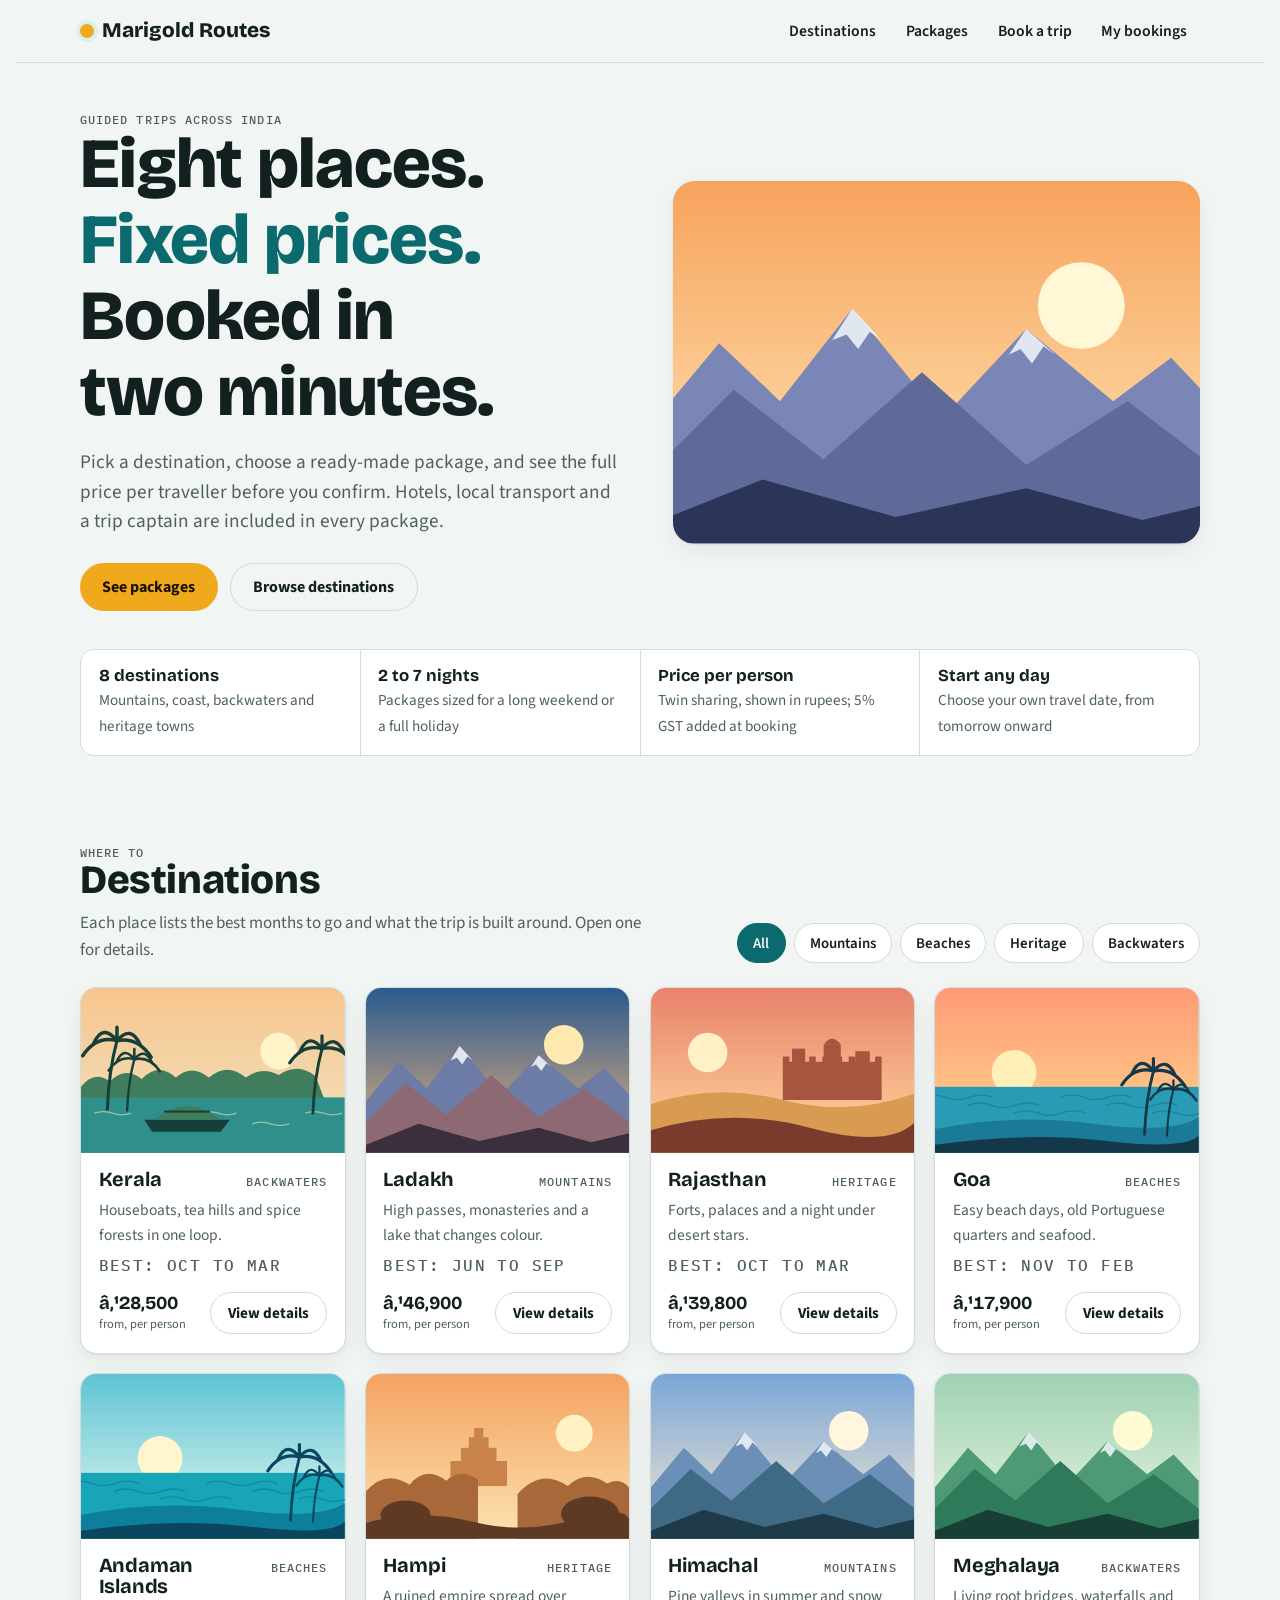
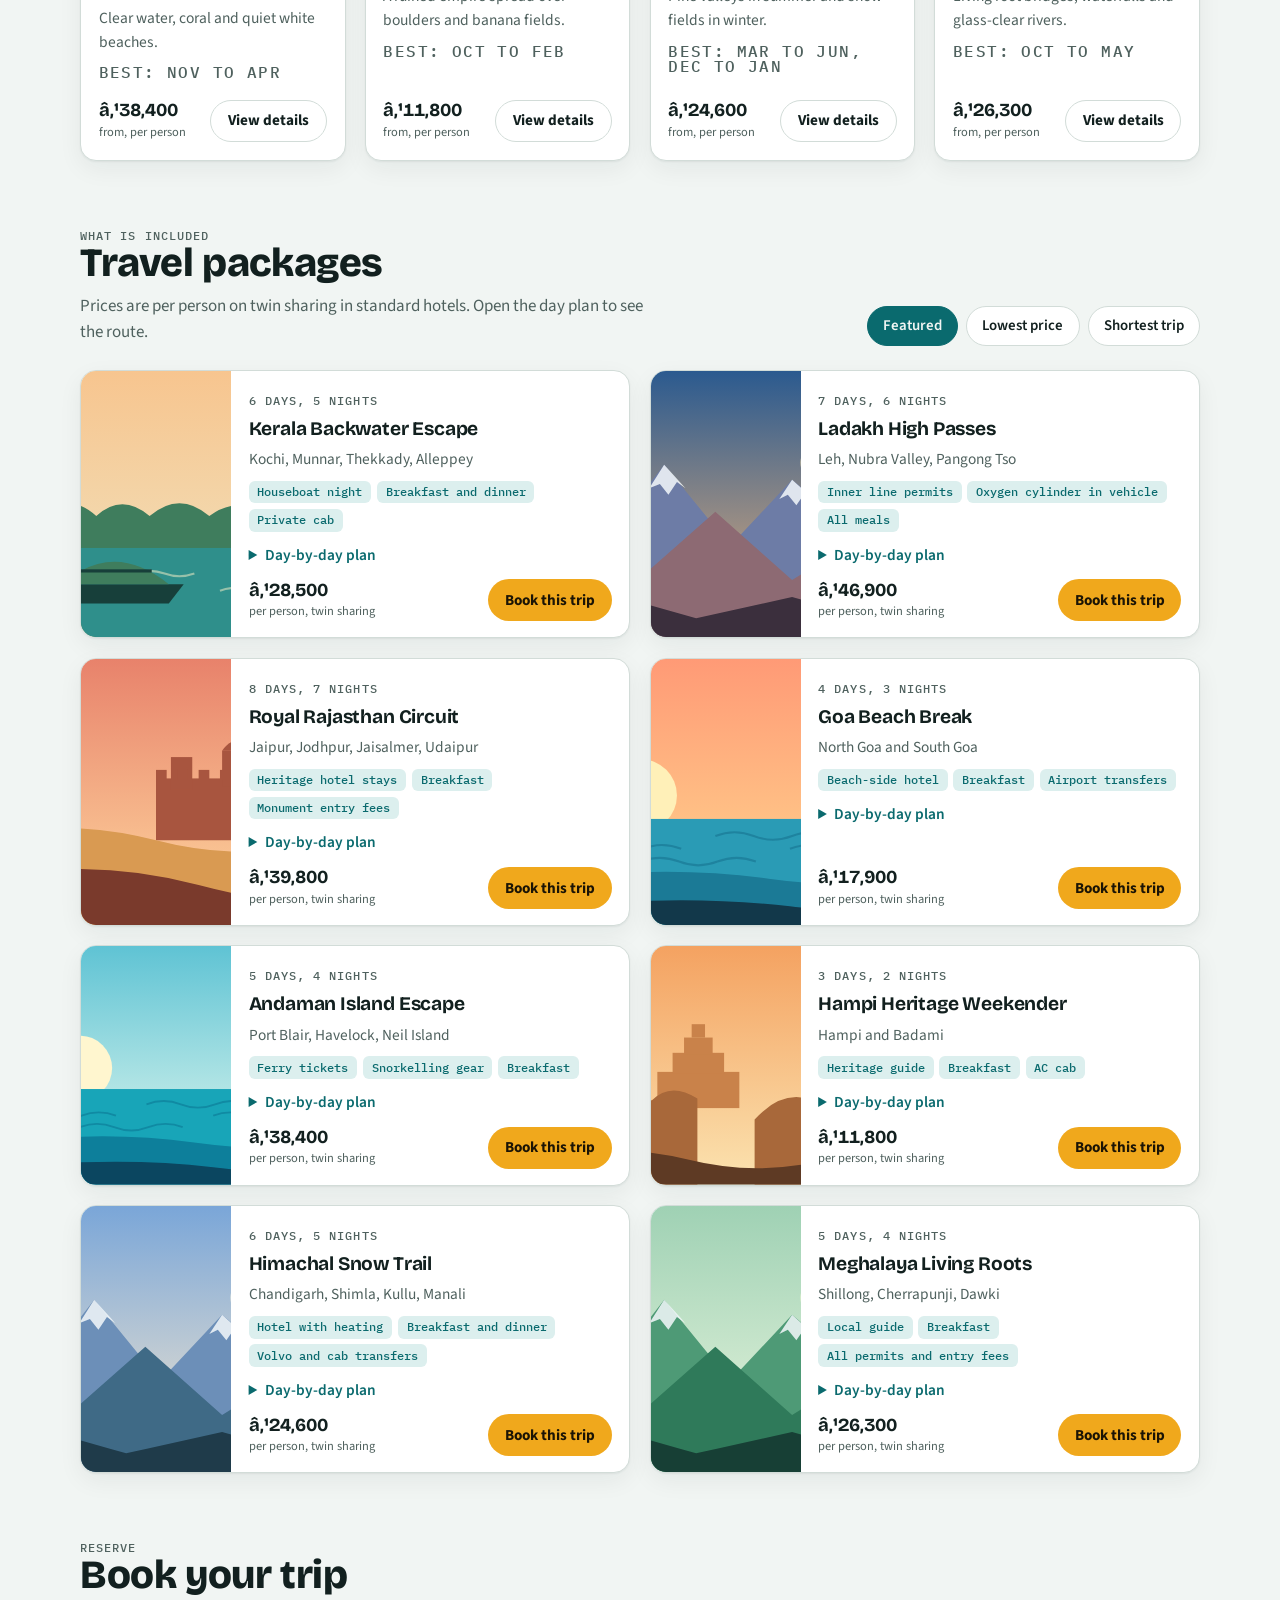
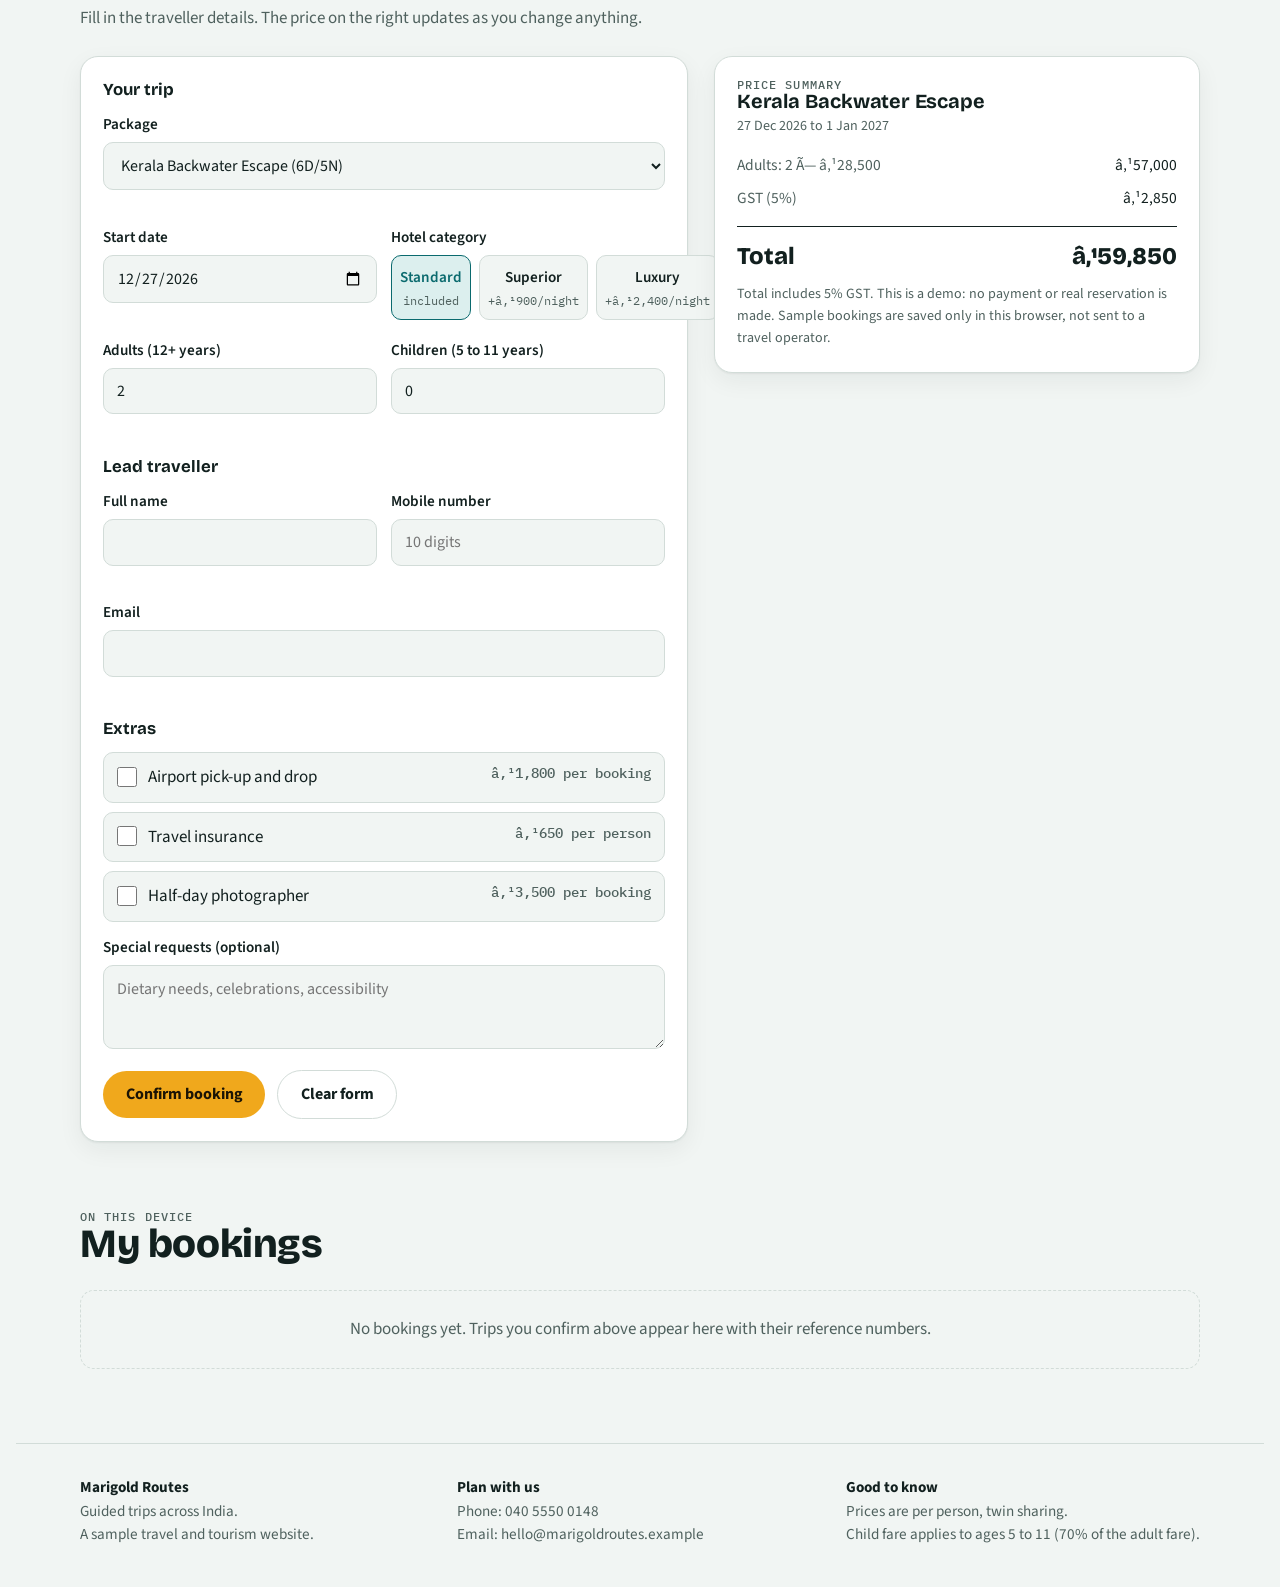
==== commit 2ee3339d: "Fix sample booking validation and clarify local-only reservations" ====
--- a/frontend/index.html
+++ b/frontend/index.html
@@ -1,563 +1,566 @@
-<!doctype html><html><head><meta charset=utf8><meta name=viewport content="width=device-width,initial-scale=1,viewport-fit=cover"><style>:root{color-scheme:light;box-sizing:border-box;padding-top:env(safe-area-inset-top,0px);padding-bottom:env(safe-area-inset-bottom,0px)}html{scroll-padding-top:env(safe-area-inset-top,0px)}body{margin:0;padding:0;font:14px -apple-system,BlinkMacSystemFont,sans-serif;background:#fff;color:#000}img{max-width:100%}[hidden]:not([hidden=until-found i]){display:none!important}</style></head><body>
-<title>Marigold Routes</title>
-<meta name="claude:viewport-fit-sides" content="cover">
-<link rel="stylesheet" href="https://fonts.googleapis.com/css2?family=Bricolage+Grotesque:opsz,wght@12..96,500;12..96,700;12..96,800&family=Source+Sans+3:wght@400;500;600;700&family=IBM+Plex+Mono:wght@400;500&display=swap">
-<style>
-/* Layout: sticky top bar, compact hero with a drawn panorama, then destinations, packages, booking (form + live price), my bookings */
-:root{
-  --bg:#f1f5f3; --surface:#ffffff; --ink:#12201f; --muted:#4f615e; --line:#d2dcd8;
-  --accent:#0a6a6e; --accent-soft:#dcefee; --cta:#f0a81c; --cta-ink:#1b1405; --danger:#b3261e; --ok:#17633a;
-  --shadow:0 1px 2px rgba(18,32,31,.06),0 8px 24px rgba(18,32,31,.06);
-  --display:"Bricolage Grotesque","Trebuchet MS",system-ui,sans-serif;
-  --body:"Source Sans 3",system-ui,-apple-system,"Segoe UI",sans-serif;
-  --mono:"IBM Plex Mono",ui-monospace,Menlo,Consolas,monospace;
-}
-@media (prefers-color-scheme:dark){:root:not([data-theme="light"]){
-  --bg:#0c1514; --surface:#142120; --ink:#e6efec; --muted:#9db2ad; --line:#26393a;
-  --accent:#4cc3c4; --accent-soft:#17302f; --cta:#f0a81c; --cta-ink:#1b1405; --danger:#ff8a80; --ok:#6fd49a;
-  --shadow:0 1px 2px rgba(0,0,0,.4),0 8px 24px rgba(0,0,0,.35); color-scheme:dark}}
-:root[data-theme="dark"]{
-  --bg:#0c1514; --surface:#142120; --ink:#e6efec; --muted:#9db2ad; --line:#26393a;
-  --accent:#4cc3c4; --accent-soft:#17302f; --cta:#f0a81c; --cta-ink:#1b1405; --danger:#ff8a80; --ok:#6fd49a;
-  --shadow:0 1px 2px rgba(0,0,0,.4),0 8px 24px rgba(0,0,0,.35); color-scheme:dark}
-
-*{box-sizing:border-box}
-html{scroll-behavior:smooth;scroll-padding-top:76px}
-body{background:var(--bg);color:var(--ink);font:400 17px/1.55 var(--body);margin:0;
-  padding-left:max(16px,env(safe-area-inset-left,0px));padding-right:max(16px,env(safe-area-inset-right,0px));padding-block:0}
-body::before{content:"";position:fixed;inset:0 0 auto;height:env(safe-area-inset-top,0px);z-index:30;background:var(--bg)}
-.wrap{max-width:1120px;margin:0 auto}
-h1,h2,h3{font-family:var(--display);line-height:1.08;margin:0;text-wrap:balance;letter-spacing:-.01em}
-h2{font-size:clamp(1.8rem,4vw,2.5rem);font-weight:800}
-h3{font-size:1.25rem;font-weight:700}
-p{margin:0}
-a{color:var(--accent)}
-:focus-visible{outline:3px solid var(--cta);outline-offset:2px;border-radius:4px}
-.label{font:500 .74rem/1 var(--mono);letter-spacing:.09em;text-transform:uppercase;color:var(--muted)}
-.btn{display:inline-flex;align-items:center;justify-content:center;gap:.5rem;font:700 1rem/1 var(--body);border:0;border-radius:999px;padding:.95rem 1.4rem;cursor:pointer;text-decoration:none;min-height:46px}
-.btn-cta{background:var(--cta);color:var(--cta-ink)}
-.btn-cta:hover{filter:brightness(1.06)}
-.btn-ghost{background:transparent;color:var(--ink);border:1.5px solid var(--line)}
-.btn-ghost:hover{border-color:var(--accent);color:var(--accent)}
-.btn-sm{padding:.7rem 1.05rem;font-size:.95rem;min-height:42px}
-
-/* top bar */
-.top{position:sticky;top:env(safe-area-inset-top,0px);z-index:20;background:var(--bg);border-bottom:1px solid var(--line)}
-.top .wrap{display:flex;align-items:center;gap:1rem;min-height:62px;flex-wrap:wrap;padding-block:.35rem}
-.brand{font:800 1.3rem/1 var(--display);color:var(--ink);text-decoration:none;display:flex;align-items:center;gap:.5rem;margin-right:auto}
-.brand i{width:14px;height:14px;border-radius:50%;background:var(--cta);box-shadow:0 0 0 4px var(--accent-soft)}
-.nav{display:flex;gap:.25rem;flex-wrap:wrap}
-.nav a{color:var(--ink);text-decoration:none;font-weight:600;padding:.55rem .8rem;border-radius:999px;font-size:.98rem}
-.nav a:hover{background:var(--accent-soft);color:var(--accent)}
-.badge{background:var(--accent);color:var(--bg);font:500 .72rem/1 var(--mono);border-radius:999px;padding:.22rem .5rem;margin-left:.3rem}
-
-/* hero */
-.hero{display:grid;grid-template-columns:1.05fr 1fr;gap:2.5rem;align-items:center;padding-block:3.2rem 2.4rem}
-.hero h1{font-size:clamp(2.5rem,6.2vw,4.4rem);font-weight:800}
-.hero h1 em{font-style:normal;color:var(--accent)}
-.hero p.lead{font-size:1.2rem;color:var(--muted);max-width:34rem;margin-top:1.1rem}
-.hero-cta{display:flex;gap:.75rem;flex-wrap:wrap;margin-top:1.6rem}
-.panorama{border-radius:22px;overflow:hidden;box-shadow:var(--shadow);aspect-ratio:16/11;background:var(--accent-soft);max-width:100%}
-.panorama svg,.thumb svg{display:block;width:100%;height:100%}
-.facts{display:grid;grid-template-columns:repeat(auto-fit,minmax(200px,1fr));gap:1px;background:var(--line);border:1px solid var(--line);border-radius:14px;overflow:hidden;margin-bottom:3rem}
-.facts div{background:var(--surface);padding:1rem 1.1rem}
-.facts b{display:block;font:700 1.05rem/1.2 var(--display)}
-.facts span{color:var(--muted);font-size:.95rem}
-
-section{padding-block:2.2rem 1.6rem}
-.sec-head{display:flex;justify-content:space-between;align-items:flex-end;gap:1rem 2rem;flex-wrap:wrap;margin-bottom:1.5rem}
-.sec-head p{color:var(--muted);max-width:36rem;margin-top:.5rem}
-.chips{display:flex;gap:.5rem;flex-wrap:wrap}
-.chip{border:1.5px solid var(--line);background:var(--surface);color:var(--ink);border-radius:999px;padding:.5rem .95rem;font:600 .93rem var(--body);cursor:pointer;min-height:40px}
-.chip[aria-pressed="true"]{background:var(--accent);border-color:var(--accent);color:var(--bg)}
-
-/* destinations */
-.grid{display:grid;grid-template-columns:repeat(auto-fill,minmax(250px,1fr));gap:1.2rem}
-.card{background:var(--surface);border:1px solid var(--line);border-radius:16px;overflow:hidden;display:flex;flex-direction:column;box-shadow:var(--shadow);min-width:0}
-.thumb{aspect-ratio:16/10;background:var(--accent-soft)}
-.card .body{padding:1rem 1.1rem 1.15rem;display:flex;flex-direction:column;gap:.5rem;flex:1}
-.card .meta{display:flex;justify-content:space-between;gap:.5rem;align-items:baseline}
-.card p{color:var(--muted);font-size:.97rem}
-.card .foot{margin-top:auto;padding-top:.7rem;display:flex;justify-content:space-between;align-items:center;gap:.5rem;flex-wrap:wrap}
-.price{font:700 1.15rem/1 var(--display);font-variant-numeric:tabular-nums}
-.price small{font:400 .78rem var(--body);color:var(--muted);display:block;margin-top:.2rem}
-
-/* packages */
-.pk-grid{display:grid;grid-template-columns:repeat(auto-fit,minmax(min(100%,480px),1fr));gap:1.2rem}
-.pk{display:grid;grid-template-columns:150px 1fr;background:var(--surface);border:1px solid var(--line);border-radius:16px;overflow:hidden;box-shadow:var(--shadow);min-width:0}
-.pk .thumb{aspect-ratio:auto;height:100%;min-height:190px}
-.pk .body{padding:1rem 1.1rem;display:flex;flex-direction:column;gap:.55rem;min-width:0}
-.pk h3{font-size:1.2rem}
-.tags{display:flex;gap:.35rem;flex-wrap:wrap}
-.tag{background:var(--accent-soft);color:var(--accent);font:500 .73rem/1 var(--mono);padding:.34rem .55rem;border-radius:6px}
-.pk .row{display:flex;justify-content:space-between;align-items:center;gap:.75rem;flex-wrap:wrap;margin-top:auto}
-details{font-size:.96rem}
-summary{cursor:pointer;font-weight:600;color:var(--accent);padding:.2rem 0}
-.itin{margin:.5rem 0 0;padding:0;list-style:none;display:grid;gap:.4rem;color:var(--muted)}
-.itin li{display:grid;grid-template-columns:4.6rem 1fr;gap:.6rem}
-.itin b{font:500 .78rem/1.6 var(--mono);color:var(--ink)}
-
-/* booking */
-.book{display:grid;grid-template-columns:1.25fr 1fr;gap:1.6rem;align-items:start}
-form,.summary,.panel{background:var(--surface);border:1px solid var(--line);border-radius:18px;padding:1.4rem;box-shadow:var(--shadow);min-width:0}
-fieldset{border:0;padding:0;margin:0 0 1.3rem;min-width:0}
-legend{font:700 1.05rem var(--display);padding:0;margin-bottom:.8rem}
-.fields{display:grid;grid-template-columns:repeat(2,minmax(0,1fr));gap:.9rem}
-.f{display:flex;flex-direction:column;gap:.35rem;min-width:0}
-.f.full{grid-column:1/-1}
-.f label{font-weight:600;font-size:.95rem}
-input,select,textarea{font:400 1rem var(--body);color:var(--ink);background:var(--bg);border:1.5px solid var(--line);border-radius:10px;padding:.7rem .8rem;min-height:46px;width:100%}
-textarea{min-height:84px;resize:vertical}
-input:focus,select:focus,textarea:focus{border-color:var(--accent)}
-.err{color:var(--danger);font-size:.88rem;min-height:1.1em}
-input[aria-invalid="true"],select[aria-invalid="true"]{border-color:var(--danger)}
-.checks{display:grid;gap:.55rem}
-.check{display:flex;gap:.65rem;align-items:flex-start;border:1.5px solid var(--line);border-radius:10px;padding:.7rem .8rem;cursor:pointer;background:var(--bg)}
-.check input{width:20px;height:20px;min-height:0;margin:.15rem 0 0;accent-color:var(--accent);flex:none}
-.check span{display:flex;justify-content:space-between;gap:1rem;flex:1;min-width:0}
-.check em{font:500 .85rem var(--mono);font-style:normal;color:var(--muted);white-space:nowrap}
-.seg{display:grid;grid-template-columns:repeat(3,1fr);gap:.5rem}
-.seg label{border:1.5px solid var(--line);border-radius:10px;padding:.65rem .5rem;text-align:center;cursor:pointer;background:var(--bg);display:flex;flex-direction:column;gap:.15rem;font-weight:600;font-size:.95rem}
-.seg label small{font:400 .78rem var(--mono);color:var(--muted)}
-.seg input{position:absolute;opacity:0;width:1px;height:1px;min-height:0}
-.seg input:checked+label{border-color:var(--accent);background:var(--accent-soft);color:var(--accent)}
-.seg input:focus-visible+label{outline:3px solid var(--cta);outline-offset:2px}
-.summary{position:sticky;top:84px}
-.summary h3{margin-bottom:.2rem}
-.lines{margin:1rem 0;display:grid;gap:.55rem;font-variant-numeric:tabular-nums}
-.lines div{display:flex;justify-content:space-between;gap:1rem;font-size:.97rem}
-.lines span:first-child{color:var(--muted)}
-.total{border-top:1.5px solid var(--ink);padding-top:.9rem;display:flex;justify-content:space-between;align-items:baseline;font:800 1.5rem var(--display);font-variant-numeric:tabular-nums}
-.note{font-size:.88rem;color:var(--muted);margin-top:.9rem}
-.form-actions{display:flex;gap:.75rem;flex-wrap:wrap;align-items:center}
-
-/* confirmation + bookings */
-.confirm{border:2px solid var(--ok);margin-top:1.6rem}
-.confirm .ref{font:500 1.5rem/1.2 var(--mono);letter-spacing:.04em;background:var(--bg);border:1.5px dashed var(--line);border-radius:10px;padding:.7rem 1rem;display:inline-block;margin:.7rem 0;max-width:100%;overflow-wrap:anywhere}
-.bk-list{display:grid;gap:.9rem}
-.bk{display:grid;grid-template-columns:1fr auto;gap:.5rem 1.2rem;background:var(--surface);border:1px solid var(--line);border-radius:14px;padding:1rem 1.2rem;align-items:center}
-.bk .ref2{font:500 .85rem var(--mono);color:var(--accent)}
-.bk p{color:var(--muted);font-size:.96rem}
-.empty{border:1.5px dashed var(--line);border-radius:14px;padding:1.6rem;color:var(--muted);text-align:center}
-.danger{color:var(--danger);border-color:var(--danger)}
-
-/* dialog */
-dialog{border:0;border-radius:20px;padding:0;max-width:min(720px,calc(100vw - 24px));width:100%;background:var(--surface);color:var(--ink);box-shadow:0 20px 60px rgba(0,0,0,.35);max-height:calc(100dvh - 24px);overflow:auto}
-dialog::backdrop{background:rgba(8,16,15,.6)}
-.dlg-body{padding:1.4rem 1.5rem 1.6rem;display:grid;gap:1rem}
-.dlg-hero{aspect-ratio:16/7;background:var(--accent-soft)}
-.dlg-hero svg{display:block;width:100%;height:100%}
-.dgrid{display:grid;grid-template-columns:repeat(auto-fit,minmax(170px,1fr));gap:.8rem}
-.dgrid div{background:var(--bg);border-radius:10px;padding:.7rem .85rem}
-.dgrid b{display:block;font-weight:600;margin-top:.25rem;font-size:.97rem}
-.hl{margin:0;padding-left:1.2rem;display:grid;gap:.3rem}
-.dlg-close{justify-self:end}
-
-footer{border-top:1px solid var(--line);margin-top:3rem;padding-block:2rem 2.5rem;color:var(--muted);font-size:.95rem}
-footer .wrap{display:flex;gap:1.5rem 3rem;flex-wrap:wrap;justify-content:space-between}
-footer b{color:var(--ink)}
-.toast{position:fixed;left:50%;bottom:max(20px,env(safe-area-inset-bottom,0px));transform:translateX(-50%);background:var(--ink);color:var(--bg);padding:.8rem 1.2rem;border-radius:999px;font-weight:600;z-index:40;max-width:calc(100vw - 32px)}
-
-@media (max-width:900px){
-  .hero{grid-template-columns:1fr;gap:1.6rem;padding-top:2rem}
-  .book{grid-template-columns:1fr}
-  .summary{position:static}
-}
-@media (max-width:560px){
-  .pk{grid-template-columns:1fr}
-  .pk .thumb{aspect-ratio:16/8;min-height:0;height:auto}
-  .fields{grid-template-columns:1fr}
-  .bk{grid-template-columns:1fr}
-  .nav a{padding:.5rem .6rem;font-size:.92rem}
-}
-@media (prefers-reduced-motion:reduce){html{scroll-behavior:auto}}
-</style>
-
-<header class="top">
-  <div class="wrap">
-    <a class="brand" href="#top"><i aria-hidden="true"></i>Marigold Routes</a>
-    <nav class="nav" aria-label="Main">
-      <a href="#destinations">Destinations</a>
-      <a href="#packages">Packages</a>
-      <a href="#booking">Book a trip</a>
-      <a href="#my-bookings">My bookings<span class="badge" id="bk-count" hidden>0</span></a>
-    </nav>
-  </div>
-</header>
-
-<main id="top">
-<div class="wrap">
-  <div class="hero">
-    <div>
-      <p class="label">Guided trips across India</p>
-      <h1>Eight places. <em>Fixed prices.</em> Booked in two minutes.</h1>
-      <p class="lead">Pick a destination, choose a ready-made package, and see the full price per traveller before you confirm. Hotels, local transport and a trip captain are included in every package.</p>
-      <div class="hero-cta">
-        <a class="btn btn-cta" href="#packages">See packages</a>
-        <a class="btn btn-ghost" href="#destinations">Browse destinations</a>
-      </div>
-    </div>
-    <div class="panorama" id="hero-art" role="img" aria-label="Illustration of mountains at sunrise"></div>
-  </div>
-  <div class="facts">
-    <div><b>8 destinations</b><span>Mountains, coast, backwaters and heritage towns</span></div>
-    <div><b>3 to 8 nights</b><span>Packages sized for a long weekend or a full holiday</span></div>
-    <div><b>Price per person</b><span>Twin sharing, shown in rupees; 5% GST added at booking</span></div>
-    <div><b>Start any day</b><span>Choose your own travel date, from tomorrow onward</span></div>
-  </div>
-
-  <section id="destinations" aria-labelledby="d-h">
-    <div class="sec-head">
-      <div><p class="label">Where to</p><h2 id="d-h">Destinations</h2><p>Each place lists the best months to go and what the trip is built around. Open one for details.</p></div>
-      <div class="chips" id="d-chips" role="group" aria-label="Filter destinations by type"></div>
-    </div>
-    <div class="grid" id="d-grid"></div>
-  </section>
-
-  <section id="packages" aria-labelledby="p-h">
-    <div class="sec-head">
-      <div><p class="label">What is included</p><h2 id="p-h">Travel packages</h2><p>Prices are per person on twin sharing in standard hotels. Open the day plan to see the route.</p></div>
-      <div class="chips" id="p-sort" role="group" aria-label="Sort packages">
-        <button class="chip" data-sort="featured" aria-pressed="true">Featured</button>
-        <button class="chip" data-sort="price" aria-pressed="false">Lowest price</button>
-        <button class="chip" data-sort="days" aria-pressed="false">Shortest trip</button>
-      </div>
-    </div>
-    <div class="pk-grid" id="p-grid"></div>
-  </section>
-
-  <section id="booking" aria-labelledby="b-h">
-    <div class="sec-head">
-      <div><p class="label">Reserve</p><h2 id="b-h">Book your trip</h2><p>Fill in the traveller details. The price on the right updates as you change anything.</p></div>
-    </div>
-    <div class="book">
-      <form id="bk-form" novalidate>
-        <fieldset>
-          <legend>Your trip</legend>
-          <div class="fields">
-            <div class="f full"><label for="f-pkg">Package</label><select id="f-pkg" name="pkg"></select><span class="err" id="e-pkg"></span></div>
-            <div class="f"><label for="f-date">Start date</label><input id="f-date" name="date" type="date"><span class="err" id="e-date"></span></div>
-            <div class="f"><label>Hotel category</label>
-              <div class="seg" role="radiogroup" aria-label="Hotel category">
-                <input type="radio" name="hotel" id="h0" value="0" checked><label for="h0">Standard<small>included</small></label>
-                <input type="radio" name="hotel" id="h1" value="900"><label for="h1">Superior<small>+₹900/night</small></label>
-                <input type="radio" name="hotel" id="h2" value="2400"><label for="h2">Luxury<small>+₹2,400/night</small></label>
-              </div></div>
-            <div class="f"><label for="f-ad">Adults (12+ years)</label><input id="f-ad" name="adults" type="number" min="1" max="10" value="2"><span class="err" id="e-ad"></span></div>
-            <div class="f"><label for="f-ch">Children (5 to 11 years)</label><input id="f-ch" name="children" type="number" min="0" max="6" value="0"><span class="err" id="e-ch"></span></div>
-          </div>
-        </fieldset>
-        <fieldset>
-          <legend>Lead traveller</legend>
-          <div class="fields">
-            <div class="f"><label for="f-name">Full name</label><input id="f-name" name="name" autocomplete="name"><span class="err" id="e-name"></span></div>
-            <div class="f"><label for="f-phone">Mobile number</label><input id="f-phone" name="phone" inputmode="numeric" autocomplete="tel-national" placeholder="10 digits"><span class="err" id="e-phone"></span></div>
-            <div class="f full"><label for="f-mail">Email</label><input id="f-mail" name="email" type="email" autocomplete="email"><span class="err" id="e-mail"></span></div>
-          </div>
-        </fieldset>
-        <fieldset>
-          <legend>Extras</legend>
-          <div class="checks">
-            <label class="check"><input type="checkbox" name="addon" value="transfer" data-price="1800" data-per="trip"><span>Airport pick-up and drop <em>₹1,800 per booking</em></span></label>
-            <label class="check"><input type="checkbox" name="addon" value="insurance" data-price="650" data-per="person"><span>Travel insurance <em>₹650 per person</em></span></label>
-            <label class="check"><input type="checkbox" name="addon" value="photo" data-price="3500" data-per="trip"><span>Half-day photographer <em>₹3,500 per booking</em></span></label>
-          </div>
-          <div class="f" style="margin-top:.9rem"><label for="f-note">Special requests (optional)</label><textarea id="f-note" name="note" maxlength="300" placeholder="Dietary needs, celebrations, accessibility"></textarea></div>
-        </fieldset>
-        <div class="form-actions">
-          <button class="btn btn-cta" type="submit">Confirm booking</button>
-          <button class="btn btn-ghost" type="reset" id="f-reset">Clear form</button>
-        </div>
-      </form>
-
-      <aside class="summary" aria-live="polite" aria-label="Price summary">
-        <p class="label">Price summary</p>
-        <h3 id="s-title">Choose a package</h3>
-        <p id="s-sub" class="note" style="margin-top:.2rem"></p>
-        <div class="lines" id="s-lines"></div>
-        <div class="total"><span>Total</span><span id="s-total">₹0</span></div>
-        <p class="note">Total includes 5% GST. No payment is taken on this site; confirming reserves the trip and gives you a reference number.</p>
-      </aside>
-    </div>
-
-    <div class="panel confirm" id="confirm" hidden tabindex="-1">
-      <p class="label" style="color:var(--ok)">Booking confirmed</p>
-      <h3 id="c-title">Thank you</h3>
-      <div class="ref" id="c-ref"></div>
-      <p id="c-text"></p>
-      <p class="note">Keep this reference number. It is saved under My bookings on this device.</p>
-    </div>
-  </section>
-
-  <section id="my-bookings" aria-labelledby="m-h">
-    <div class="sec-head"><div><p class="label">On this device</p><h2 id="m-h">My bookings</h2></div></div>
-    <div class="bk-list" id="bk-list"></div>
-  </section>
-</div>
-</main>
-
-<footer>
-  <div class="wrap">
-    <div><b>Marigold Routes</b><br>Guided trips across India.<br>A sample travel and tourism website.</div>
-    <div><b>Plan with us</b><br>Phone: 040 5550 0148<br>Email: hello@marigoldroutes.example</div>
-    <div><b>Good to know</b><br>Prices are per person, twin sharing.<br>Child fare applies to ages 5 to 11 (70% of the adult fare).</div>
-  </div>
-</footer>
-
-<dialog id="dlg" aria-labelledby="dlg-title"></dialog>
-<div class="toast" id="toast" role="status" hidden></div>
-
-<script>
-(function(){
-"use strict";
-var INR=new Intl.NumberFormat("en-IN");
-function rs(n){return "₹"+INR.format(Math.round(n))}
-function esc(s){return String(s).replace(/[&<>"']/g,function(c){return {"&":"&amp;","<":"&lt;",">":"&gt;",'"':"&quot;","'":"&#39;"}[c]})}
-
-/* ---------- illustrations (drawn, no external images) ---------- */
-var uid=0;
-function palm(x,y,h,c){
-  var tx=x+h*.14,ty=y-h,d="M"+x+" "+y+" Q"+(x+h*.02)+" "+(y-h*.55)+" "+tx+" "+ty;
-  var s='<path d="'+d+'" stroke="'+c+'" stroke-width="'+Math.max(2,h*.045)+'" fill="none" stroke-linecap="round"/>';
-  [[-.5,.12],[-.34,-.06],[.0,-.16],[.34,-.04],[.5,.14]].forEach(function(f){
-    s+='<path d="M'+tx+' '+ty+' Q'+(tx+h*f[0]*.6)+' '+(ty+h*(f[1]-.2))+' '+(tx+h*f[0])+' '+(ty+h*f[1]+h*.1)+'" stroke="'+c+'" stroke-width="'+Math.max(2,h*.05)+'" fill="none" stroke-linecap="round"/>';
-  });
-  return s;
-}
-function crenels(x,y,w,n,c){var s="",cw=w/(n*2-1);for(var i=0;i<n;i++)s+='<rect x="'+(x+i*cw*2)+'" y="'+(y-8)+'" width="'+cw+'" height="9" fill="'+c+'"/>';return s}
-function scene(kind,p,label){
-  var id="g"+(++uid),t=p[0],b=p[1],sun=p[2],far=p[3],mid=p[4],near=p[5],o="";
-  o+='<defs><linearGradient id="'+id+'" x1="0" y1="0" x2="0" y2="1"><stop offset="0" stop-color="'+t+'"/><stop offset="1" stop-color="'+b+'"/></linearGradient></defs><rect width="400" height="250" fill="url(#'+id+')"/>';
-  if(kind==="mountain"){
-    o+='<circle cx="300" cy="86" r="30" fill="'+sun+'"/>';
-    o+='<polygon points="0,172 50,112 92,152 142,88 204,164 262,102 322,152 362,122 400,162 400,250 0,250" fill="'+far+'"/>';
-    o+='<polygon points="142,88 128,110 138,106 146,116 154,104 162,110" fill="#f4f8fb" opacity=".85"/><polygon points="262,102 250,120 258,116 266,126 274,114 282,120" fill="#f4f8fb" opacity=".85"/>';
-    o+='<polygon points="0,204 60,144 122,192 190,132 262,196 332,152 400,204 400,250 0,250" fill="'+mid+'"/>';
-    o+='<polygon points="0,238 80,206 172,232 262,212 342,234 400,220 400,250 0,250" fill="'+near+'"/>';
-  }else if(kind==="coast"){
-    o+='<circle cx="120" cy="128" r="34" fill="'+sun+'"/>';
-    o+='<rect y="150" width="400" height="100" fill="'+far+'"/>';
-    for(var i=0;i<6;i++)o+='<path d="M'+(i*70-20)+' '+(166+i%3*12)+' q18 -7 36 0 t36 0 t36 0" stroke="'+mid+'" stroke-width="2" fill="none" opacity=".7"/>';
-    o+='<path d="M0 214 Q120 190 240 206 T400 196 L400 250 L0 250Z" fill="'+mid+'"/>';
-    o+='<path d="M0 238 Q140 218 260 232 T400 224 L400 250 L0 250Z" fill="'+near+'"/>';
-    o+=palm(318,222,96,near)+palm(352,224,70,near);
-  }else if(kind==="backwater"){
-    o+='<circle cx="300" cy="96" r="28" fill="'+sun+'"/>';
-    o+='<path d="M0 150 q20 -26 44 -8 q22 -24 48 -4 q26 -26 52 -2 q24 -22 50 0 q28 -24 56 0 q24 -18 50 -4 q30 -20 56 2 L400 250 L0 250Z" fill="'+far+'"/>';
-    o+='<rect y="166" width="400" height="84" fill="'+mid+'"/>';
-    for(var j=0;j<5;j++)o+='<path d="M'+(20+j*80)+' '+(190+j%2*16)+' q14 -5 28 0 t28 0" stroke="'+sun+'" stroke-width="2" fill="none" opacity=".5"/>';
-    o+='<path d="M96 200 h130 l-14 18 h-104z" fill="'+near+'"/><path d="M112 200 q48 -42 100 0z" fill="'+far+'"/><rect x="126" y="186" width="70" height="3" fill="'+near+'"/>';
-    o+=palm(40,184,104,near)+palm(70,186,78,near)+palm(352,190,98,near);
-  }else if(kind==="desert"){
-    o+='<circle cx="86" cy="98" r="30" fill="'+sun+'"/>';
-    o+='<rect x="200" y="112" width="150" height="58" fill="'+far+'"/><rect x="214" y="92" width="20" height="30" fill="'+far+'"/><rect x="310" y="96" width="22" height="26" fill="'+far+'"/><rect x="262" y="86" width="26" height="34" fill="'+far+'"/>'+crenels(200,112,150,8,far)+'<path d="M262 86 q13 -18 26 0z" fill="'+far+'"/>';
-    o+='<path d="M0 176 Q100 144 200 170 T400 160 L400 250 L0 250Z" fill="'+mid+'"/>';
-    o+='<path d="M0 216 Q120 180 240 212 T400 204 L400 250 L0 250Z" fill="'+near+'"/>';
-  }else{ /* ruins */
-    o+='<circle cx="316" cy="90" r="28" fill="'+sun+'"/>';
-    o+='<rect x="128" y="132" width="86" height="38" fill="'+far+'"/><rect x="144" y="112" width="54" height="22" fill="'+far+'"/><rect x="156" y="96" width="30" height="18" fill="'+far+'"/><rect x="164" y="82" width="14" height="14" fill="'+far+'"/>';
-    o+='<path d="M0 178 q30 -34 66 -10 q24 -30 56 -6 q20 -20 48 -2 L170 250 L0 250Z" fill="'+mid+'"/><path d="M230 182 q36 -40 76 -12 q28 -26 60 -4 q22 -10 34 8 L400 250 L230 250Z" fill="'+mid+'"/>';
-    o+='<path d="M0 226 Q80 204 160 224 T320 220 T400 226 L400 250 L0 250Z" fill="'+near+'"/><ellipse cx="60" cy="214" rx="38" ry="22" fill="'+near+'"/><ellipse cx="340" cy="212" rx="44" ry="26" fill="'+near+'"/>';
-  }
-  return '<svg viewBox="0 0 400 250" preserveAspectRatio="xMidYMid slice" role="img" aria-label="'+esc(label)+'">'+o+'</svg>';
-}
-
-/* ---------- data ---------- */
-var DEST=[
- {id:"kerala",name:"Kerala",place:"Alleppey, Munnar, Thekkady",type:"Backwaters",tag:"Nature",kind:"backwater",pal:["#f7c58f","#f0e4c0","#fff3c9","#3f7d5d","#2f8f8b","#173f3a"],best:"Oct to Mar",stay:"5 to 6 nights",reach:"Fly into Kochi (COK)",line:"Houseboats, tea hills and spice forests in one loop.",hl:["Overnight stay on a private houseboat in Alleppey","Tea estate walk above the clouds in Munnar","Periyar boat safari and a spice garden visit"]},
- {id:"ladakh",name:"Ladakh",place:"Leh, Nubra, Pangong",type:"Mountains",tag:"Adventure",kind:"mountain",pal:["#2b5a8f","#e9b27c","#ffe9b0","#6d7ca6","#8d6a73","#3b2f3d"],best:"Jun to Sep",stay:"6 to 7 nights",reach:"Fly into Leh (IXL)",line:"High passes, monasteries and a lake that changes colour.",hl:["Cross Khardung La at 5,359 m","Sunrise at Pangong Tso","Monastery visits at Thiksey and Diskit"]},
- {id:"rajasthan",name:"Rajasthan",place:"Jaipur, Jodhpur, Jaisalmer, Udaipur",type:"Heritage",tag:"Heritage",kind:"desert",pal:["#e8826b","#ffd9a0","#fff0c8","#a8553f","#d99a52","#7a3a2c"],best:"Oct to Mar",stay:"7 to 8 nights",reach:"Fly into Jaipur (JAI)",line:"Forts, palaces and a night under desert stars.",hl:["Amber Fort and the old city of Jaipur","Camel ride and camp at the Sam dunes","Lake Pichola sunset boat ride in Udaipur"]},
- {id:"goa",name:"Goa",place:"North and South Goa",type:"Beaches",tag:"Beach",kind:"coast",pal:["#ff9a76","#ffd98f","#fff0b8","#2a9bb5","#1b7a96","#12384a"],best:"Nov to Feb",stay:"3 to 4 nights",reach:"Fly into Goa (GOX)",line:"Easy beach days, old Portuguese quarters and seafood.",hl:["Fontainhas heritage walk in Panjim","Sunset at Palolem beach","Spice plantation lunch in Ponda"]},
- {id:"andaman",name:"Andaman Islands",place:"Port Blair, Havelock, Neil",type:"Beaches",tag:"Beach",kind:"coast",pal:["#5fc3d4","#e8fbf0","#fff6cf","#18a5b8","#0d7f9b","#0b4660"],best:"Nov to Apr",stay:"4 to 5 nights",reach:"Fly into Port Blair (IXZ)",line:"Clear water, coral and quiet white beaches.",hl:["Snorkelling at Elephant Beach","Radhanagar Beach at sunset","Cellular Jail and the evening light show"]},
- {id:"hampi",name:"Hampi",place:"Hampi and Badami, Karnataka",type:"Heritage",tag:"Heritage",kind:"ruins",pal:["#f4a261","#fbe3b0","#fff1c4","#c9824a","#a8683a","#5e3a24"],best:"Oct to Feb",stay:"2 to 3 nights",reach:"Hyderabad to Hampi by road or train via Hospet",line:"A ruined empire spread over boulders and banana fields.",hl:["Virupaksha Temple and the stone chariot","Coracle ride on the Tungabhadra","Sunset from Matanga Hill"]},
- {id:"manali",name:"Himachal",place:"Shimla, Kullu, Manali",type:"Mountains",tag:"Adventure",kind:"mountain",pal:["#7aa6d8","#f6e8d0","#fff6dd","#6c8fb8","#3f6a86","#1f3b4a"],best:"Mar to Jun, Dec to Jan",stay:"5 to 6 nights",reach:"Fly into Chandigarh (IXC) and drive",line:"Pine valleys in summer and snow fields in winter.",hl:["Toy train ride from Kalka to Shimla","Solang Valley activities","Old Manali cafés and the Hadimba Temple"]},
- {id:"meghalaya",name:"Meghalaya",place:"Shillong, Cherrapunji, Dawki",type:"Backwaters",tag:"Nature",kind:"mountain",pal:["#9fd1b4","#eaf6df","#fffbd2","#4e9a76","#2f7a5a","#173f35"],best:"Oct to May",stay:"4 to 5 nights",reach:"Fly into Guwahati (GAU) and drive",line:"Living root bridges, waterfalls and glass-clear rivers.",hl:["Trek to the double-decker living root bridge","Boat ride on the Umngot river at Dawki","Nohkalikai Falls viewpoint"]}
-];
-var PKG=[
- {id:"p1",dest:"kerala",name:"Kerala Backwater Escape",days:6,nights:5,price:28500,route:"Kochi, Munnar, Thekkady, Alleppey",inc:["Houseboat night","Breakfast and dinner","Private cab"],plan:[["Day 1","Arrive Kochi, Fort Kochi walk, Kathakali evening show"],["Day 2","Drive to Munnar via waterfalls, tea museum"],["Day 3","Eravikulam park and tea estate walk"],["Day 4","Thekkady, Periyar boat ride, spice garden"],["Day 5","Alleppey, board the houseboat, overnight on the water"],["Day 6","Breakfast on board, drop at Kochi"]],hot:1},
- {id:"p2",dest:"ladakh",name:"Ladakh High Passes",days:7,nights:6,price:46900,route:"Leh, Nubra Valley, Pangong Tso",inc:["Inner line permits","Oxygen cylinder in vehicle","All meals"],plan:[["Day 1","Arrive Leh, rest day to adjust to altitude"],["Day 2","Leh palace, Shanti Stupa, local market"],["Day 3","Khardung La to Nubra, sand dunes at Hunder"],["Day 4","Diskit monastery, return via Shyok"],["Day 5","Drive to Pangong Tso, lakeside camp"],["Day 6","Sunrise at the lake, Thiksey on the way back"],["Day 7","Transfer to Leh airport"]],hot:1},
- {id:"p3",dest:"rajasthan",name:"Royal Rajasthan Circuit",days:8,nights:7,price:39800,route:"Jaipur, Jodhpur, Jaisalmer, Udaipur",inc:["Heritage hotel stays","Breakfast","Monument entry fees"],plan:[["Day 1","Arrive Jaipur, Hawa Mahal and bazaar walk"],["Day 2","Amber Fort, City Palace, Jantar Mantar"],["Day 3","Drive to Jodhpur, Mehrangarh Fort"],["Day 4","Drive to Jaisalmer, golden fort at sunset"],["Day 5","Sam dunes, camel ride, desert camp"],["Day 6","Drive to Udaipur via Ranakpur temples"],["Day 7","City Palace, Lake Pichola boat ride"],["Day 8","Transfer to Udaipur airport"]],hot:1},
- {id:"p4",dest:"goa",name:"Goa Beach Break",days:4,nights:3,price:17900,route:"North Goa and South Goa",inc:["Beach-side hotel","Breakfast","Airport transfers"],plan:[["Day 1","Arrive, Baga and Calangute, sunset at Chapora"],["Day 2","Old Goa churches, Fontainhas walk, spice farm lunch"],["Day 3","South Goa, Palolem and Colva beaches"],["Day 4","Free morning, departure"]],hot:0},
- {id:"p5",dest:"andaman",name:"Andaman Island Escape",days:5,nights:4,price:38400,route:"Port Blair, Havelock, Neil Island",inc:["Ferry tickets","Snorkelling gear","Breakfast"],plan:[["Day 1","Arrive Port Blair, Cellular Jail light show"],["Day 2","Ferry to Havelock, Radhanagar Beach"],["Day 3","Elephant Beach snorkelling"],["Day 4","Ferry to Neil Island, Bharatpur beach"],["Day 5","Return to Port Blair, departure"]],hot:0},
- {id:"p6",dest:"hampi",name:"Hampi Heritage Weekender",days:3,nights:2,price:11800,route:"Hampi and Badami",inc:["Heritage guide","Breakfast","AC cab"],plan:[["Day 1","Hospet pick-up, Virupaksha Temple, Hampi bazaar"],["Day 2","Vittala Temple, royal enclosure, coracle ride, Matanga Hill sunset"],["Day 3","Badami cave temples, drop at station"]],hot:0},
- {id:"p7",dest:"manali",name:"Himachal Snow Trail",days:6,nights:5,price:24600,route:"Chandigarh, Shimla, Kullu, Manali",inc:["Hotel with heating","Breakfast and dinner","Volvo and cab transfers"],plan:[["Day 1","Chandigarh to Shimla, Mall Road"],["Day 2","Kufri and Jakhu temple"],["Day 3","Drive to Manali along the Beas river"],["Day 4","Solang Valley, optional snow activities"],["Day 5","Hadimba Temple, Old Manali, Vashisht springs"],["Day 6","Drive to Chandigarh"]],hot:0},
- {id:"p8",dest:"meghalaya",name:"Meghalaya Living Roots",days:5,nights:4,price:26300,route:"Shillong, Cherrapunji, Dawki",inc:["Local guide","Breakfast","All permits and entry fees"],plan:[["Day 1","Guwahati to Shillong, Elephant Falls"],["Day 2","Cherrapunji, Nohkalikai Falls, Mawsmai cave"],["Day 3","Trek to the double-decker root bridge"],["Day 4","Dawki river boat ride, Mawlynnong village"],["Day 5","Drive to Guwahati airport"]],hot:0}
-];
-function dest(id){return DEST.filter(function(d){return d.id===id})[0]}
-function pkg(id){return PKG.filter(function(p){return p.id===id})[0]}
-function fromPrice(did){return Math.min.apply(null,PKG.filter(function(p){return p.dest===did}).map(function(p){return p.price}))}
-
-/* ---------- hero ---------- */
-document.getElementById("hero-art").innerHTML=scene("mountain",["#f7a35c","#ffe7b8","#fff7d6","#7a86b6","#5f6a99","#2b3558"],"Illustration of mountains at sunrise");
-
-/* ---------- destinations ---------- */
-var dFilter="All",dChips=document.getElementById("d-chips"),dGrid=document.getElementById("d-grid");
-["All","Mountains","Beaches","Heritage","Backwaters"].forEach(function(t){
-  var b=document.createElement("button");b.className="chip";b.textContent=t;b.setAttribute("aria-pressed",t==="All");
-  b.addEventListener("click",function(){dFilter=t;Array.prototype.forEach.call(dChips.children,function(c){c.setAttribute("aria-pressed",c===b)});drawDest()});
-  dChips.appendChild(b);
-});
-function drawDest(){
-  dGrid.innerHTML=DEST.filter(function(d){return dFilter==="All"||d.type===dFilter}).map(function(d){
-    return '<article class="card"><div class="thumb">'+scene(d.kind,d.pal,d.name+" illustration")+'</div><div class="body">'+
-    '<div class="meta"><h3>'+esc(d.name)+'</h3><span class="label">'+esc(d.type)+'</span></div>'+
-    '<p>'+esc(d.line)+'</p><p class="label" style="margin-top:.2rem">Best: '+esc(d.best)+'</p>'+
-    '<div class="foot"><div class="price">'+rs(fromPrice(d.id))+'<small>from, per person</small></div>'+
-    '<button class="btn btn-ghost btn-sm" data-open="'+d.id+'">View details</button></div></div></article>';
-  }).join("");
-}
-drawDest();
-
-/* ---------- dialog ---------- */
-var dlg=document.getElementById("dlg"),lastFocus=null;
-function openDest(id){
-  var d=dest(id),ps=PKG.filter(function(p){return p.dest===id});lastFocus=document.activeElement;
-  dlg.innerHTML='<div class="dlg-hero">'+scene(d.kind,d.pal,d.name)+'</div><div class="dlg-body"><div><p class="label">'+esc(d.place)+'</p><h2 id="dlg-title" style="font-size:2rem;margin-top:.4rem">'+esc(d.name)+'</h2></div>'+
-  '<p>'+esc(d.line)+'</p><div class="dgrid"><div><span class="label">Best time</span><b>'+esc(d.best)+'</b></div><div><span class="label">Ideal stay</span><b>'+esc(d.stay)+'</b></div><div><span class="label">Getting there</span><b>'+esc(d.reach)+'</b></div></div>'+
-  '<div><p class="label" style="margin-bottom:.5rem">Highlights</p><ul class="hl">'+d.hl.map(function(h){return "<li>"+esc(h)+"</li>"}).join("")+'</ul></div>'+
-  '<div class="form-actions">'+ps.map(function(p){return '<button class="btn btn-cta" data-book="'+p.id+'">Book '+esc(p.name)+' from '+rs(p.price)+'</button>'}).join("")+'<button class="btn btn-ghost dlg-close" id="dlg-x">Close</button></div></div>';
-  if(dlg.showModal){dlg.showModal()}else{dlg.setAttribute("open","")}
-  document.getElementById("dlg-x").focus();
-}
-function closeDlg(){if(dlg.close){dlg.close()}else{dlg.removeAttribute("open")}if(lastFocus&&lastFocus.focus)lastFocus.focus()}
-dlg.addEventListener("click",function(e){
-  if(e.target===dlg){closeDlg();return}
-  var t=e.target.closest("button");if(!t)return;
-  if(t.id==="dlg-x")closeDlg();
-  if(t.dataset.book){closeDlg();chooseBook(t.dataset.book)}
-});
-dGrid.addEventListener("click",function(e){var b=e.target.closest("[data-open]");if(b)openDest(b.dataset.open)});
-
-/* ---------- packages ---------- */
-var pGrid=document.getElementById("p-grid"),sortBy="featured";
-function drawPk(){
-  var list=PKG.slice();
-  if(sortBy==="price")list.sort(function(a,b){return a.price-b.price});
-  else if(sortBy==="days")list.sort(function(a,b){return a.days-b.days});
-  else list.sort(function(a,b){return b.hot-a.hot});
-  pGrid.innerHTML=list.map(function(p){
-    var d=dest(p.dest);
-    return '<article class="pk"><div class="thumb">'+scene(d.kind,d.pal,d.name)+'</div><div class="body">'+
-    '<div><span class="label">'+p.days+' days, '+p.nights+' nights</span><h3 style="margin-top:.35rem">'+esc(p.name)+'</h3></div>'+
-    '<p style="color:var(--muted);font-size:.96rem">'+esc(p.route)+'</p>'+
-    '<div class="tags">'+p.inc.map(function(i){return '<span class="tag">'+esc(i)+'</span>'}).join("")+'</div>'+
-    '<details><summary>Day-by-day plan</summary><ul class="itin">'+p.plan.map(function(x){return '<li><b>'+x[0]+'</b><span>'+esc(x[1])+'</span></li>'}).join("")+'</ul></details>'+
-    '<div class="row"><div class="price">'+rs(p.price)+'<small>per person, twin sharing</small></div><button class="btn btn-cta btn-sm" data-book="'+p.id+'">Book this trip</button></div></div></article>';
-  }).join("");
-}
-drawPk();
-document.getElementById("p-sort").addEventListener("click",function(e){
-  var b=e.target.closest("[data-sort]");if(!b)return;sortBy=b.dataset.sort;
-  Array.prototype.forEach.call(this.children,function(c){c.setAttribute("aria-pressed",c===b)});drawPk();
-});
-pGrid.addEventListener("click",function(e){var b=e.target.closest("[data-book]");if(b)chooseBook(b.dataset.book)});
-
-/* ---------- booking form ---------- */
-var F=document.getElementById("bk-form"),sel=document.getElementById("f-pkg");
-sel.innerHTML='<option value="">Select a package</option>'+PKG.map(function(p){return '<option value="'+p.id+'">'+esc(p.name)+' ('+p.days+'D/'+p.nights+'N)</option>'}).join("");
-var dateEl=document.getElementById("f-date");
-function iso(d){return d.getFullYear()+"-"+String(d.getMonth()+1).padStart(2,"0")+"-"+String(d.getDate()).padStart(2,"0")}
-var tomorrow=new Date();tomorrow.setDate(tomorrow.getDate()+1);dateEl.min=iso(tomorrow);
-var nextWeek=new Date();nextWeek.setDate(nextWeek.getDate()+21);dateEl.value=iso(nextWeek);
-sel.value="p1";
-
-function chooseBook(id){
-  sel.value=id;update();
-  document.getElementById("booking").scrollIntoView({behavior:"smooth",block:"start"});
-  setTimeout(function(){document.getElementById("f-name").focus({preventScroll:true})},500);
-}
-function val(n){return F.elements[n].value}
-function calc(){
-  var p=pkg(sel.value);if(!p)return null;
-  var ad=parseInt(val("adults"),10)||0,ch=parseInt(val("children"),10)||0,hot=parseInt(F.querySelector('input[name="hotel"]:checked').value,10);
-  var heads=ad+ch,L=[];
-  L.push(["Adults: "+ad+" × "+rs(p.price),ad*p.price]);
-  if(ch)L.push(["Children: "+ch+" × "+rs(p.price*.7),ch*p.price*.7]);
-  if(hot)L.push(["Hotel upgrade: "+heads+" × "+p.nights+" nights",hot*p.nights*heads]);
-  var add=0,names=[];
-  Array.prototype.forEach.call(F.querySelectorAll('input[name="addon"]:checked'),function(c){
-    var pr=parseFloat(c.dataset.price),amt=c.dataset.per==="person"?pr*heads:pr;add+=amt;
-    L.push([c.closest("label").querySelector("span").firstChild.textContent.trim(),amt]);names.push(c.value);
-  });
-  var sub=L.reduce(function(s,x){return s+x[1]},0),gst=sub*.05;
-  L.push(["GST (5%)",gst]);
-  return {p:p,ad:ad,ch:ch,hot:hot,lines:L,total:sub+gst,addons:names};
-}
-function update(){
-  var c=calc(),lines=document.getElementById("s-lines");
-  if(!c){document.getElementById("s-title").textContent="Choose a package";document.getElementById("s-sub").textContent="";lines.innerHTML="";document.getElementById("s-total").textContent="₹0";return}
-  document.getElementById("s-title").textContent=c.p.name;
-  var ds=val("date");document.getElementById("s-sub").textContent=ds?fmtRange(ds,c.p.days):"Pick a start date";
-  lines.innerHTML=c.lines.map(function(l){return '<div><span>'+esc(l[0])+'</span><span>'+rs(l[1])+'</span></div>'}).join("");
-  document.getElementById("s-total").textContent=rs(c.total);
-}
-var MON=["Jan","Feb","Mar","Apr","May","Jun","Jul","Aug","Sep","Oct","Nov","Dec"];
-function parseISO(s){var a=s.split("-");return new Date(+a[0],+a[1]-1,+a[2])}
-function fmt(d){return d.getDate()+" "+MON[d.getMonth()]+" "+d.getFullYear()}
-function fmtRange(s,days){var a=parseISO(s),b=new Date(a);b.setDate(b.getDate()+days-1);return fmt(a)+" to "+fmt(b)}
-F.addEventListener("input",update);F.addEventListener("change",update);
-F.addEventListener("reset",function(){setTimeout(function(){sel.value="p1";dateEl.value=iso(nextWeek);clearErrs();update()},0)});
-update();
-
-function setErr(k,msg){var e=document.getElementById("e-"+k),i={pkg:sel,date:dateEl,ad:F.elements.adults,ch:F.elements.children,name:F.elements.name,phone:F.elements.phone,mail:F.elements.email}[k];
-  e.textContent=msg||"";if(i){if(msg)i.setAttribute("aria-invalid","true");else i.removeAttribute("aria-invalid")}return !msg}
-function clearErrs(){["pkg","date","ad","ch","name","phone","mail"].forEach(function(k){setErr(k,"")})}
-function validate(){
-  clearErrs();var bad=[];
-  if(!sel.value)bad.push(setErr("pkg","Choose a package."));
-  if(!dateEl.value)bad.push(setErr("date","Pick a start date."));
-  else if(parseISO(dateEl.value)<parseISO(dateEl.min))bad.push(setErr("date","Start date must be tomorrow or later."));
-  var ad=parseInt(val("adults"),10),ch=parseInt(val("children"),10);
-  if(!(ad>=1&&ad<=10))bad.push(setErr("ad","Enter 1 to 10 adults."));
-  if(!(ch>=0&&ch<=6))bad.push(setErr("ch","Enter 0 to 6 children."));
-  if(val("name").trim().length<3)bad.push(setErr("name","Enter the traveller's full name."));
-  if(!/^[6-9]\d{9}$/.test(val("phone").replace(/\s|-/g,"")))bad.push(setErr("phone","Enter a 10-digit mobile number starting with 6 to 9."));
-  if(!/^[^\s@]+@[^\s@]+\.[^\s@]{2,}$/.test(val("email").trim()))bad.push(setErr("mail","Enter a valid email address."));
-  var first=F.querySelector('[aria-invalid="true"]');if(first)first.focus();
-  return !first;
-}
-
-/* ---------- bookings storage ---------- */
-var KEY="marigold-routes-bookings",mem=[];
-function load(){try{var r=localStorage.getItem(KEY);if(r){var a=JSON.parse(r);if(Array.isArray(a))return a}}catch(e){}return mem}
-function save(a){mem=a;try{localStorage.setItem(KEY,JSON.stringify(a))}catch(e){}}
-function ref(){var d=new Date(),s=(d.getFullYear()%100)+""+String(d.getMonth()+1).padStart(2,"0")+String(d.getDate()).padStart(2,"0");
-  var r="";for(var i=0;i<4;i++)r+="ABCDEFGHJKLMNPQRSTUVWXYZ23456789"[Math.floor(Math.random()*32)];return "MR-"+s+"-"+r}
-var pending=null;
-function drawBk(){
-  var a=load(),box=document.getElementById("bk-list"),cnt=document.getElementById("bk-count");
-  cnt.hidden=!a.length;cnt.textContent=a.length;
-  if(!a.length){box.innerHTML='<div class="empty">No bookings yet. Trips you confirm above appear here with their reference numbers.</div>';return}
-  box.innerHTML=a.map(function(b){
-    var asking=pending===b.ref;
-    return '<div class="bk"><div><span class="ref2">'+esc(b.ref)+'</span><h3 style="margin:.2rem 0">'+esc(b.pkg)+'</h3><p>'+esc(b.when)+' · '+b.ad+' adult'+(b.ad>1?"s":"")+(b.ch?", "+b.ch+" child"+(b.ch>1?"ren":""):"")+' · '+esc(b.hotel)+'</p><p>Booked for '+esc(b.name)+'</p></div>'+
-    '<div style="text-align:right;display:grid;gap:.5rem;justify-items:end"><div class="price">'+rs(b.total)+'</div>'+
-    (asking?'<div class="form-actions"><button class="btn btn-ghost btn-sm danger" data-yes="'+b.ref+'">Yes, cancel trip</button><button class="btn btn-ghost btn-sm" data-no="1">Keep it</button></div>':'<button class="btn btn-ghost btn-sm" data-cancel="'+b.ref+'">Cancel booking</button>')+'</div></div>';
-  }).join("");
-}
-document.getElementById("bk-list").addEventListener("click",function(e){
-  var t=e.target.closest("button");if(!t)return;
-  if(t.dataset.cancel){pending=t.dataset.cancel}
-  else if(t.dataset.no){pending=null}
-  else if(t.dataset.yes){save(load().filter(function(b){return b.ref!==t.dataset.yes}));pending=null;toast("Booking cancelled")}
-  drawBk();
-});
-function toast(m){var t=document.getElementById("toast");t.textContent=m;t.hidden=false;clearTimeout(toast.t);toast.t=setTimeout(function(){t.hidden=true},2600)}
-
-F.addEventListener("submit",function(e){
-  e.preventDefault();if(!validate())return;
-  var c=calc(),hotelName={"0":"Standard hotels","900":"Superior hotels","2400":"Luxury hotels"}[String(c.hot)];
-  var b={ref:ref(),pkg:c.p.name,when:fmtRange(val("date"),c.p.days),ad:c.ad,ch:c.ch,hotel:hotelName,name:val("name").trim(),total:c.total,at:Date.now()};
-  var a=load();a.unshift(b);save(a);drawBk();
-  document.getElementById("c-ref").textContent=b.ref;
-  document.getElementById("c-title").textContent="Your "+c.p.name+" trip is reserved";
-  document.getElementById("c-text").textContent=b.when+" · "+c.ad+" adult"+(c.ad>1?"s":"")+(c.ch?" and "+c.ch+" child"+(c.ch>1?"ren":""):"")+" · "+hotelName+" · Total "+rs(c.total)+" for "+b.name+".";
-  var cf=document.getElementById("confirm");cf.hidden=false;cf.scrollIntoView({behavior:"smooth",block:"center"});cf.focus({preventScroll:true});
-});
-drawBk();
-})();
-</script>
-
-
-
-</body></html>
+<!doctype html><html lang="en"><head><meta charset=utf8><meta name=viewport content="width=device-width,initial-scale=1,viewport-fit=cover"><style>:root{color-scheme:light;box-sizing:border-box;padding-top:env(safe-area-inset-top,0px);padding-bottom:env(safe-area-inset-bottom,0px)}html{scroll-padding-top:env(safe-area-inset-top,0px)}body{margin:0;padding:0;font:14px -apple-system,BlinkMacSystemFont,sans-serif;background:#fff;color:#000}img{max-width:100%}[hidden]:not([hidden=until-found i]){display:none!important}</style></head><body>
+<title>Marigold Routes</title>
+<meta name="description" content="Explore eight destinations across India, compare guided trip packages and plan a sample booking with transparent pricing.">
+<meta name="claude:viewport-fit-sides" content="cover">
+<link rel="stylesheet" href="https://fonts.googleapis.com/css2?family=Bricolage+Grotesque:opsz,wght@12..96,500;12..96,700;12..96,800&family=Source+Sans+3:wght@400;500;600;700&family=IBM+Plex+Mono:wght@400;500&display=swap">
+<style>
+/* Layout: sticky top bar, compact hero with a drawn panorama, then destinations, packages, booking (form + live price), my bookings */
+:root{
+  --bg:#f1f5f3; --surface:#ffffff; --ink:#12201f; --muted:#4f615e; --line:#d2dcd8;
+  --accent:#0a6a6e; --accent-soft:#dcefee; --cta:#f0a81c; --cta-ink:#1b1405; --danger:#b3261e; --ok:#17633a;
+  --shadow:0 1px 2px rgba(18,32,31,.06),0 8px 24px rgba(18,32,31,.06);
+  --display:"Bricolage Grotesque","Trebuchet MS",system-ui,sans-serif;
+  --body:"Source Sans 3",system-ui,-apple-system,"Segoe UI",sans-serif;
+  --mono:"IBM Plex Mono",ui-monospace,Menlo,Consolas,monospace;
+}
+@media (prefers-color-scheme:dark){:root:not([data-theme="light"]){
+  --bg:#0c1514; --surface:#142120; --ink:#e6efec; --muted:#9db2ad; --line:#26393a;
+  --accent:#4cc3c4; --accent-soft:#17302f; --cta:#f0a81c; --cta-ink:#1b1405; --danger:#ff8a80; --ok:#6fd49a;
+  --shadow:0 1px 2px rgba(0,0,0,.4),0 8px 24px rgba(0,0,0,.35); color-scheme:dark}}
+:root[data-theme="dark"]{
+  --bg:#0c1514; --surface:#142120; --ink:#e6efec; --muted:#9db2ad; --line:#26393a;
+  --accent:#4cc3c4; --accent-soft:#17302f; --cta:#f0a81c; --cta-ink:#1b1405; --danger:#ff8a80; --ok:#6fd49a;
+  --shadow:0 1px 2px rgba(0,0,0,.4),0 8px 24px rgba(0,0,0,.35); color-scheme:dark}
+
+*{box-sizing:border-box}
+html{scroll-behavior:smooth;scroll-padding-top:76px}
+body{background:var(--bg);color:var(--ink);font:400 17px/1.55 var(--body);margin:0;
+  padding-left:max(16px,env(safe-area-inset-left,0px));padding-right:max(16px,env(safe-area-inset-right,0px));padding-block:0}
+body::before{content:"";position:fixed;inset:0 0 auto;height:env(safe-area-inset-top,0px);z-index:30;background:var(--bg)}
+.wrap{max-width:1120px;margin:0 auto}
+h1,h2,h3{font-family:var(--display);line-height:1.08;margin:0;text-wrap:balance;letter-spacing:-.01em}
+h2{font-size:clamp(1.8rem,4vw,2.5rem);font-weight:800}
+h3{font-size:1.25rem;font-weight:700}
+p{margin:0}
+a{color:var(--accent)}
+:focus-visible{outline:3px solid var(--cta);outline-offset:2px;border-radius:4px}
+.label{font:500 .74rem/1 var(--mono);letter-spacing:.09em;text-transform:uppercase;color:var(--muted)}
+.btn{display:inline-flex;align-items:center;justify-content:center;gap:.5rem;font:700 1rem/1 var(--body);border:0;border-radius:999px;padding:.95rem 1.4rem;cursor:pointer;text-decoration:none;min-height:46px}
+.btn-cta{background:var(--cta);color:var(--cta-ink)}
+.btn-cta:hover{filter:brightness(1.06)}
+.btn-ghost{background:transparent;color:var(--ink);border:1.5px solid var(--line)}
+.btn-ghost:hover{border-color:var(--accent);color:var(--accent)}
+.btn-sm{padding:.7rem 1.05rem;font-size:.95rem;min-height:42px}
+
+/* top bar */
+.top{position:sticky;top:env(safe-area-inset-top,0px);z-index:20;background:var(--bg);border-bottom:1px solid var(--line)}
+.top .wrap{display:flex;align-items:center;gap:1rem;min-height:62px;flex-wrap:wrap;padding-block:.35rem}
+.brand{font:800 1.3rem/1 var(--display);color:var(--ink);text-decoration:none;display:flex;align-items:center;gap:.5rem;margin-right:auto}
+.brand i{width:14px;height:14px;border-radius:50%;background:var(--cta);box-shadow:0 0 0 4px var(--accent-soft)}
+.nav{display:flex;gap:.25rem;flex-wrap:wrap}
+.nav a{color:var(--ink);text-decoration:none;font-weight:600;padding:.55rem .8rem;border-radius:999px;font-size:.98rem}
+.nav a:hover{background:var(--accent-soft);color:var(--accent)}
+.badge{background:var(--accent);color:var(--bg);font:500 .72rem/1 var(--mono);border-radius:999px;padding:.22rem .5rem;margin-left:.3rem}
+
+/* hero */
+.hero{display:grid;grid-template-columns:1.05fr 1fr;gap:2.5rem;align-items:center;padding-block:3.2rem 2.4rem}
+.hero h1{font-size:clamp(2.5rem,6.2vw,4.4rem);font-weight:800}
+.hero h1 em{font-style:normal;color:var(--accent)}
+.hero p.lead{font-size:1.2rem;color:var(--muted);max-width:34rem;margin-top:1.1rem}
+.hero-cta{display:flex;gap:.75rem;flex-wrap:wrap;margin-top:1.6rem}
+.panorama{border-radius:22px;overflow:hidden;box-shadow:var(--shadow);aspect-ratio:16/11;background:var(--accent-soft);max-width:100%}
+.panorama svg,.thumb svg{display:block;width:100%;height:100%}
+.facts{display:grid;grid-template-columns:repeat(auto-fit,minmax(200px,1fr));gap:1px;background:var(--line);border:1px solid var(--line);border-radius:14px;overflow:hidden;margin-bottom:3rem}
+.facts div{background:var(--surface);padding:1rem 1.1rem}
+.facts b{display:block;font:700 1.05rem/1.2 var(--display)}
+.facts span{color:var(--muted);font-size:.95rem}
+
+section{padding-block:2.2rem 1.6rem}
+.sec-head{display:flex;justify-content:space-between;align-items:flex-end;gap:1rem 2rem;flex-wrap:wrap;margin-bottom:1.5rem}
+.sec-head p{color:var(--muted);max-width:36rem;margin-top:.5rem}
+.chips{display:flex;gap:.5rem;flex-wrap:wrap}
+.chip{border:1.5px solid var(--line);background:var(--surface);color:var(--ink);border-radius:999px;padding:.5rem .95rem;font:600 .93rem var(--body);cursor:pointer;min-height:40px}
+.chip[aria-pressed="true"]{background:var(--accent);border-color:var(--accent);color:var(--bg)}
+
+/* destinations */
+.grid{display:grid;grid-template-columns:repeat(auto-fill,minmax(250px,1fr));gap:1.2rem}
+.card{background:var(--surface);border:1px solid var(--line);border-radius:16px;overflow:hidden;display:flex;flex-direction:column;box-shadow:var(--shadow);min-width:0}
+.thumb{aspect-ratio:16/10;background:var(--accent-soft)}
+.card .body{padding:1rem 1.1rem 1.15rem;display:flex;flex-direction:column;gap:.5rem;flex:1}
+.card .meta{display:flex;justify-content:space-between;gap:.5rem;align-items:baseline}
+.card p{color:var(--muted);font-size:.97rem}
+.card .foot{margin-top:auto;padding-top:.7rem;display:flex;justify-content:space-between;align-items:center;gap:.5rem;flex-wrap:wrap}
+.price{font:700 1.15rem/1 var(--display);font-variant-numeric:tabular-nums}
+.price small{font:400 .78rem var(--body);color:var(--muted);display:block;margin-top:.2rem}
+
+/* packages */
+.pk-grid{display:grid;grid-template-columns:repeat(auto-fit,minmax(min(100%,480px),1fr));gap:1.2rem}
+.pk{display:grid;grid-template-columns:150px 1fr;background:var(--surface);border:1px solid var(--line);border-radius:16px;overflow:hidden;box-shadow:var(--shadow);min-width:0}
+.pk .thumb{aspect-ratio:auto;height:100%;min-height:190px}
+.pk .body{padding:1rem 1.1rem;display:flex;flex-direction:column;gap:.55rem;min-width:0}
+.pk h3{font-size:1.2rem}
+.tags{display:flex;gap:.35rem;flex-wrap:wrap}
+.tag{background:var(--accent-soft);color:var(--accent);font:500 .73rem/1 var(--mono);padding:.34rem .55rem;border-radius:6px}
+.pk .row{display:flex;justify-content:space-between;align-items:center;gap:.75rem;flex-wrap:wrap;margin-top:auto}
+details{font-size:.96rem}
+summary{cursor:pointer;font-weight:600;color:var(--accent);padding:.2rem 0}
+.itin{margin:.5rem 0 0;padding:0;list-style:none;display:grid;gap:.4rem;color:var(--muted)}
+.itin li{display:grid;grid-template-columns:4.6rem 1fr;gap:.6rem}
+.itin b{font:500 .78rem/1.6 var(--mono);color:var(--ink)}
+
+/* booking */
+.book{display:grid;grid-template-columns:1.25fr 1fr;gap:1.6rem;align-items:start}
+form,.summary,.panel{background:var(--surface);border:1px solid var(--line);border-radius:18px;padding:1.4rem;box-shadow:var(--shadow);min-width:0}
+fieldset{border:0;padding:0;margin:0 0 1.3rem;min-width:0}
+legend{font:700 1.05rem var(--display);padding:0;margin-bottom:.8rem}
+.fields{display:grid;grid-template-columns:repeat(2,minmax(0,1fr));gap:.9rem}
+.f{display:flex;flex-direction:column;gap:.35rem;min-width:0}
+.f.full{grid-column:1/-1}
+.f label{font-weight:600;font-size:.95rem}
+input,select,textarea{font:400 1rem var(--body);color:var(--ink);background:var(--bg);border:1.5px solid var(--line);border-radius:10px;padding:.7rem .8rem;min-height:46px;width:100%}
+textarea{min-height:84px;resize:vertical}
+input:focus,select:focus,textarea:focus{border-color:var(--accent)}
+.err{color:var(--danger);font-size:.88rem;min-height:1.1em}
+input[aria-invalid="true"],select[aria-invalid="true"]{border-color:var(--danger)}
+.checks{display:grid;gap:.55rem}
+.check{display:flex;gap:.65rem;align-items:flex-start;border:1.5px solid var(--line);border-radius:10px;padding:.7rem .8rem;cursor:pointer;background:var(--bg)}
+.check input{width:20px;height:20px;min-height:0;margin:.15rem 0 0;accent-color:var(--accent);flex:none}
+.check span{display:flex;justify-content:space-between;gap:1rem;flex:1;min-width:0}
+.check em{font:500 .85rem var(--mono);font-style:normal;color:var(--muted);white-space:nowrap}
+.seg{display:grid;grid-template-columns:repeat(3,1fr);gap:.5rem}
+.seg label{border:1.5px solid var(--line);border-radius:10px;padding:.65rem .5rem;text-align:center;cursor:pointer;background:var(--bg);display:flex;flex-direction:column;gap:.15rem;font-weight:600;font-size:.95rem}
+.seg label small{font:400 .78rem var(--mono);color:var(--muted)}
+.seg input{position:absolute;opacity:0;width:1px;height:1px;min-height:0}
+.seg input:checked+label{border-color:var(--accent);background:var(--accent-soft);color:var(--accent)}
+.seg input:focus-visible+label{outline:3px solid var(--cta);outline-offset:2px}
+.summary{position:sticky;top:84px}
+.summary h3{margin-bottom:.2rem}
+.lines{margin:1rem 0;display:grid;gap:.55rem;font-variant-numeric:tabular-nums}
+.lines div{display:flex;justify-content:space-between;gap:1rem;font-size:.97rem}
+.lines span:first-child{color:var(--muted)}
+.total{border-top:1.5px solid var(--ink);padding-top:.9rem;display:flex;justify-content:space-between;align-items:baseline;font:800 1.5rem var(--display);font-variant-numeric:tabular-nums}
+.note{font-size:.88rem;color:var(--muted);margin-top:.9rem}
+.form-actions{display:flex;gap:.75rem;flex-wrap:wrap;align-items:center}
+
+/* confirmation + bookings */
+.confirm{border:2px solid var(--ok);margin-top:1.6rem}
+.confirm .ref{font:500 1.5rem/1.2 var(--mono);letter-spacing:.04em;background:var(--bg);border:1.5px dashed var(--line);border-radius:10px;padding:.7rem 1rem;display:inline-block;margin:.7rem 0;max-width:100%;overflow-wrap:anywhere}
+.bk-list{display:grid;gap:.9rem}
+.bk{display:grid;grid-template-columns:1fr auto;gap:.5rem 1.2rem;background:var(--surface);border:1px solid var(--line);border-radius:14px;padding:1rem 1.2rem;align-items:center}
+.bk .ref2{font:500 .85rem var(--mono);color:var(--accent)}
+.bk p{color:var(--muted);font-size:.96rem}
+.empty{border:1.5px dashed var(--line);border-radius:14px;padding:1.6rem;color:var(--muted);text-align:center}
+.danger{color:var(--danger);border-color:var(--danger)}
+
+/* dialog */
+dialog{border:0;border-radius:20px;padding:0;max-width:min(720px,calc(100vw - 24px));width:100%;background:var(--surface);color:var(--ink);box-shadow:0 20px 60px rgba(0,0,0,.35);max-height:calc(100dvh - 24px);overflow:auto}
+dialog::backdrop{background:rgba(8,16,15,.6)}
+.dlg-body{padding:1.4rem 1.5rem 1.6rem;display:grid;gap:1rem}
+.dlg-hero{aspect-ratio:16/7;background:var(--accent-soft)}
+.dlg-hero svg{display:block;width:100%;height:100%}
+.dgrid{display:grid;grid-template-columns:repeat(auto-fit,minmax(170px,1fr));gap:.8rem}
+.dgrid div{background:var(--bg);border-radius:10px;padding:.7rem .85rem}
+.dgrid b{display:block;font-weight:600;margin-top:.25rem;font-size:.97rem}
+.hl{margin:0;padding-left:1.2rem;display:grid;gap:.3rem}
+.dlg-close{justify-self:end}
+
+footer{border-top:1px solid var(--line);margin-top:3rem;padding-block:2rem 2.5rem;color:var(--muted);font-size:.95rem}
+footer .wrap{display:flex;gap:1.5rem 3rem;flex-wrap:wrap;justify-content:space-between}
+footer b{color:var(--ink)}
+.toast{position:fixed;left:50%;bottom:max(20px,env(safe-area-inset-bottom,0px));transform:translateX(-50%);background:var(--ink);color:var(--bg);padding:.8rem 1.2rem;border-radius:999px;font-weight:600;z-index:40;max-width:calc(100vw - 32px)}
+
+@media (max-width:900px){
+  .hero{grid-template-columns:1fr;gap:1.6rem;padding-top:2rem}
+  .book{grid-template-columns:1fr}
+  .summary{position:static}
+}
+@media (max-width:560px){
+  .pk{grid-template-columns:1fr}
+  .pk .thumb{aspect-ratio:16/8;min-height:0;height:auto}
+  .fields{grid-template-columns:1fr}
+  .bk{grid-template-columns:1fr}
+  .nav a{padding:.5rem .6rem;font-size:.92rem}
+}
+@media (prefers-reduced-motion:reduce){html{scroll-behavior:auto}}
+</style>
+
+<header class="top">
+  <div class="wrap">
+    <a class="brand" href="#top"><i aria-hidden="true"></i>Marigold Routes</a>
+    <nav class="nav" aria-label="Main">
+      <a href="#destinations">Destinations</a>
+      <a href="#packages">Packages</a>
+      <a href="#booking">Book a trip</a>
+      <a href="#my-bookings">My bookings<span class="badge" id="bk-count" hidden>0</span></a>
+    </nav>
+  </div>
+</header>
+
+<main id="top">
+<div class="wrap">
+  <div class="hero">
+    <div>
+      <p class="label">Guided trips across India</p>
+      <h1>Eight places. <em>Fixed prices.</em> Booked in two minutes.</h1>
+      <p class="lead">Pick a destination, choose a ready-made package, and see the full price per traveller before you confirm. Hotels, local transport and a trip captain are included in every package.</p>
+      <div class="hero-cta">
+        <a class="btn btn-cta" href="#packages">See packages</a>
+        <a class="btn btn-ghost" href="#destinations">Browse destinations</a>
+      </div>
+    </div>
+    <div class="panorama" id="hero-art" role="img" aria-label="Illustration of mountains at sunrise"></div>
+  </div>
+  <div class="facts">
+    <div><b>8 destinations</b><span>Mountains, coast, backwaters and heritage towns</span></div>
+    <div><b>2 to 7 nights</b><span>Packages sized for a long weekend or a full holiday</span></div>
+    <div><b>Price per person</b><span>Twin sharing, shown in rupees; 5% GST added at booking</span></div>
+    <div><b>Start any day</b><span>Choose your own travel date, from tomorrow onward</span></div>
+  </div>
+
+  <section id="destinations" aria-labelledby="d-h">
+    <div class="sec-head">
+      <div><p class="label">Where to</p><h2 id="d-h">Destinations</h2><p>Each place lists the best months to go and what the trip is built around. Open one for details.</p></div>
+      <div class="chips" id="d-chips" role="group" aria-label="Filter destinations by type"></div>
+    </div>
+    <div class="grid" id="d-grid"></div>
+  </section>
+
+  <section id="packages" aria-labelledby="p-h">
+    <div class="sec-head">
+      <div><p class="label">What is included</p><h2 id="p-h">Travel packages</h2><p>Prices are per person on twin sharing in standard hotels. Open the day plan to see the route.</p></div>
+      <div class="chips" id="p-sort" role="group" aria-label="Sort packages">
+        <button class="chip" data-sort="featured" aria-pressed="true">Featured</button>
+        <button class="chip" data-sort="price" aria-pressed="false">Lowest price</button>
+        <button class="chip" data-sort="days" aria-pressed="false">Shortest trip</button>
+      </div>
+    </div>
+    <div class="pk-grid" id="p-grid"></div>
+  </section>
+
+  <section id="booking" aria-labelledby="b-h">
+    <div class="sec-head">
+      <div><p class="label">Reserve</p><h2 id="b-h">Book your trip</h2><p>Fill in the traveller details. The price on the right updates as you change anything.</p></div>
+    </div>
+    <div class="book">
+      <form id="bk-form" novalidate>
+        <fieldset>
+          <legend>Your trip</legend>
+          <div class="fields">
+            <div class="f full"><label for="f-pkg">Package</label><select id="f-pkg" aria-describedby="e-pkg" name="pkg"></select><span class="err" aria-live="polite" id="e-pkg"></span></div>
+            <div class="f"><label for="f-date">Start date</label><input id="f-date" aria-describedby="e-date" name="date" type="date"><span class="err" aria-live="polite" id="e-date"></span></div>
+            <div class="f"><label>Hotel category</label>
+              <div class="seg" role="radiogroup" aria-label="Hotel category">
+                <input type="radio" name="hotel" id="h0" value="0" checked><label for="h0">Standard<small>included</small></label>
+                <input type="radio" name="hotel" id="h1" value="900"><label for="h1">Superior<small>+â‚¹900/night</small></label>
+                <input type="radio" name="hotel" id="h2" value="2400"><label for="h2">Luxury<small>+â‚¹2,400/night</small></label>
+              </div></div>
+            <div class="f"><label for="f-ad">Adults (12+ years)</label><input id="f-ad" aria-describedby="e-ad" name="adults" type="number" min="1" max="10" value="2"><span class="err" aria-live="polite" id="e-ad"></span></div>
+            <div class="f"><label for="f-ch">Children (5 to 11 years)</label><input id="f-ch" aria-describedby="e-ch" name="children" type="number" min="0" max="6" value="0"><span class="err" aria-live="polite" id="e-ch"></span></div>
+          </div>
+        </fieldset>
+        <fieldset>
+          <legend>Lead traveller</legend>
+          <div class="fields">
+            <div class="f"><label for="f-name">Full name</label><input id="f-name" aria-describedby="e-name" name="name" autocomplete="name"><span class="err" aria-live="polite" id="e-name"></span></div>
+            <div class="f"><label for="f-phone">Mobile number</label><input id="f-phone" aria-describedby="e-phone" name="phone" inputmode="numeric" autocomplete="tel-national" placeholder="10 digits"><span class="err" aria-live="polite" id="e-phone"></span></div>
+            <div class="f full"><label for="f-mail">Email</label><input id="f-mail" aria-describedby="e-mail" name="email" type="email" autocomplete="email"><span class="err" aria-live="polite" id="e-mail"></span></div>
+          </div>
+        </fieldset>
+        <fieldset>
+          <legend>Extras</legend>
+          <div class="checks">
+            <label class="check"><input type="checkbox" name="addon" value="transfer" data-price="1800" data-per="trip"><span>Airport pick-up and drop <em>â‚¹1,800 per booking</em></span></label>
+            <label class="check"><input type="checkbox" name="addon" value="insurance" data-price="650" data-per="person"><span>Travel insurance <em>â‚¹650 per person</em></span></label>
+            <label class="check"><input type="checkbox" name="addon" value="photo" data-price="3500" data-per="trip"><span>Half-day photographer <em>â‚¹3,500 per booking</em></span></label>
+          </div>
+          <div class="f" style="margin-top:.9rem"><label for="f-note">Special requests (optional)</label><textarea id="f-note" name="note" maxlength="300" placeholder="Dietary needs, celebrations, accessibility"></textarea></div>
+        </fieldset>
+        <div class="form-actions">
+          <button class="btn btn-cta" type="submit">Confirm booking</button>
+          <button class="btn btn-ghost" type="reset" id="f-reset">Clear form</button>
+        </div>
+      </form>
+
+      <aside class="summary" aria-live="polite" aria-label="Price summary">
+        <p class="label">Price summary</p>
+        <h3 id="s-title">Choose a package</h3>
+        <p id="s-sub" class="note" style="margin-top:.2rem"></p>
+        <div class="lines" id="s-lines"></div>
+        <div class="total"><span>Total</span><span id="s-total">â‚¹0</span></div>
+        <p class="note">Total includes 5% GST. This is a demo: no payment or real reservation is made. Sample bookings are saved only in this browser, not sent to a travel operator.</p>
+      </aside>
+    </div>
+
+    <div class="panel confirm" id="confirm" hidden tabindex="-1">
+      <p class="label" style="color:var(--ok)">Sample booking saved</p>
+      <h3 id="c-title">Thank you</h3>
+      <div class="ref" id="c-ref"></div>
+      <p id="c-text"></p>
+      <p class="note">Keep this reference number. It is saved under My bookings on this device.</p>
+    </div>
+  </section>
+
+  <section id="my-bookings" aria-labelledby="m-h">
+    <div class="sec-head"><div><p class="label">On this device</p><h2 id="m-h">My bookings</h2></div></div>
+    <div class="bk-list" id="bk-list"></div>
+  </section>
+</div>
+</main>
+
+<footer>
+  <div class="wrap">
+    <div><b>Marigold Routes</b><br>Guided trips across India.<br>A sample travel and tourism website.</div>
+    <div><b>Plan with us</b><br>Phone: 040 5550 0148<br>Email: hello@marigoldroutes.example</div>
+    <div><b>Good to know</b><br>Prices are per person, twin sharing.<br>Child fare applies to ages 5 to 11 (70% of the adult fare).</div>
+  </div>
+</footer>
+
+<dialog id="dlg" aria-labelledby="dlg-title"></dialog>
+<div class="toast" id="toast" role="status" hidden></div>
+
+<script>
+(function(){
+"use strict";
+var INR=new Intl.NumberFormat("en-IN");
+function rs(n){return "â‚¹"+INR.format(Math.round(n))}
+function esc(s){return String(s).replace(/[&<>"']/g,function(c){return {"&":"&amp;","<":"&lt;",">":"&gt;",'"':"&quot;","'":"&#39;"}[c]})}
+
+/* ---------- illustrations (drawn, no external images) ---------- */
+var uid=0;
+function palm(x,y,h,c){
+  var tx=x+h*.14,ty=y-h,d="M"+x+" "+y+" Q"+(x+h*.02)+" "+(y-h*.55)+" "+tx+" "+ty;
+  var s='<path d="'+d+'" stroke="'+c+'" stroke-width="'+Math.max(2,h*.045)+'" fill="none" stroke-linecap="round"/>';
+  [[-.5,.12],[-.34,-.06],[.0,-.16],[.34,-.04],[.5,.14]].forEach(function(f){
+    s+='<path d="M'+tx+' '+ty+' Q'+(tx+h*f[0]*.6)+' '+(ty+h*(f[1]-.2))+' '+(tx+h*f[0])+' '+(ty+h*f[1]+h*.1)+'" stroke="'+c+'" stroke-width="'+Math.max(2,h*.05)+'" fill="none" stroke-linecap="round"/>';
+  });
+  return s;
+}
+function crenels(x,y,w,n,c){var s="",cw=w/(n*2-1);for(var i=0;i<n;i++)s+='<rect x="'+(x+i*cw*2)+'" y="'+(y-8)+'" width="'+cw+'" height="9" fill="'+c+'"/>';return s}
+function scene(kind,p,label){
+  var id="g"+(++uid),t=p[0],b=p[1],sun=p[2],far=p[3],mid=p[4],near=p[5],o="";
+  o+='<defs><linearGradient id="'+id+'" x1="0" y1="0" x2="0" y2="1"><stop offset="0" stop-color="'+t+'"/><stop offset="1" stop-color="'+b+'"/></linearGradient></defs><rect width="400" height="250" fill="url(#'+id+')"/>';
+  if(kind==="mountain"){
+    o+='<circle cx="300" cy="86" r="30" fill="'+sun+'"/>';
+    o+='<polygon points="0,172 50,112 92,152 142,88 204,164 262,102 322,152 362,122 400,162 400,250 0,250" fill="'+far+'"/>';
+    o+='<polygon points="142,88 128,110 138,106 146,116 154,104 162,110" fill="#f4f8fb" opacity=".85"/><polygon points="262,102 250,120 258,116 266,126 274,114 282,120" fill="#f4f8fb" opacity=".85"/>';
+    o+='<polygon points="0,204 60,144 122,192 190,132 262,196 332,152 400,204 400,250 0,250" fill="'+mid+'"/>';
+    o+='<polygon points="0,238 80,206 172,232 262,212 342,234 400,220 400,250 0,250" fill="'+near+'"/>';
+  }else if(kind==="coast"){
+    o+='<circle cx="120" cy="128" r="34" fill="'+sun+'"/>';
+    o+='<rect y="150" width="400" height="100" fill="'+far+'"/>';
+    for(var i=0;i<6;i++)o+='<path d="M'+(i*70-20)+' '+(166+i%3*12)+' q18 -7 36 0 t36 0 t36 0" stroke="'+mid+'" stroke-width="2" fill="none" opacity=".7"/>';
+    o+='<path d="M0 214 Q120 190 240 206 T400 196 L400 250 L0 250Z" fill="'+mid+'"/>';
+    o+='<path d="M0 238 Q140 218 260 232 T400 224 L400 250 L0 250Z" fill="'+near+'"/>';
+    o+=palm(318,222,96,near)+palm(352,224,70,near);
+  }else if(kind==="backwater"){
+    o+='<circle cx="300" cy="96" r="28" fill="'+sun+'"/>';
+    o+='<path d="M0 150 q20 -26 44 -8 q22 -24 48 -4 q26 -26 52 -2 q24 -22 50 0 q28 -24 56 0 q24 -18 50 -4 q30 -20 56 2 L400 250 L0 250Z" fill="'+far+'"/>';
+    o+='<rect y="166" width="400" height="84" fill="'+mid+'"/>';
+    for(var j=0;j<5;j++)o+='<path d="M'+(20+j*80)+' '+(190+j%2*16)+' q14 -5 28 0 t28 0" stroke="'+sun+'" stroke-width="2" fill="none" opacity=".5"/>';
+    o+='<path d="M96 200 h130 l-14 18 h-104z" fill="'+near+'"/><path d="M112 200 q48 -42 100 0z" fill="'+far+'"/><rect x="126" y="186" width="70" height="3" fill="'+near+'"/>';
+    o+=palm(40,184,104,near)+palm(70,186,78,near)+palm(352,190,98,near);
+  }else if(kind==="desert"){
+    o+='<circle cx="86" cy="98" r="30" fill="'+sun+'"/>';
+    o+='<rect x="200" y="112" width="150" height="58" fill="'+far+'"/><rect x="214" y="92" width="20" height="30" fill="'+far+'"/><rect x="310" y="96" width="22" height="26" fill="'+far+'"/><rect x="262" y="86" width="26" height="34" fill="'+far+'"/>'+crenels(200,112,150,8,far)+'<path d="M262 86 q13 -18 26 0z" fill="'+far+'"/>';
+    o+='<path d="M0 176 Q100 144 200 170 T400 160 L400 250 L0 250Z" fill="'+mid+'"/>';
+    o+='<path d="M0 216 Q120 180 240 212 T400 204 L400 250 L0 250Z" fill="'+near+'"/>';
+  }else{ /* ruins */
+    o+='<circle cx="316" cy="90" r="28" fill="'+sun+'"/>';
+    o+='<rect x="128" y="132" width="86" height="38" fill="'+far+'"/><rect x="144" y="112" width="54" height="22" fill="'+far+'"/><rect x="156" y="96" width="30" height="18" fill="'+far+'"/><rect x="164" y="82" width="14" height="14" fill="'+far+'"/>';
+    o+='<path d="M0 178 q30 -34 66 -10 q24 -30 56 -6 q20 -20 48 -2 L170 250 L0 250Z" fill="'+mid+'"/><path d="M230 182 q36 -40 76 -12 q28 -26 60 -4 q22 -10 34 8 L400 250 L230 250Z" fill="'+mid+'"/>';
+    o+='<path d="M0 226 Q80 204 160 224 T320 220 T400 226 L400 250 L0 250Z" fill="'+near+'"/><ellipse cx="60" cy="214" rx="38" ry="22" fill="'+near+'"/><ellipse cx="340" cy="212" rx="44" ry="26" fill="'+near+'"/>';
+  }
+  return '<svg viewBox="0 0 400 250" preserveAspectRatio="xMidYMid slice" role="img" aria-label="'+esc(label)+'">'+o+'</svg>';
+}
+
+/* ---------- data ---------- */
+var DEST=[
+ {id:"kerala",name:"Kerala",place:"Alleppey, Munnar, Thekkady",type:"Backwaters",tag:"Nature",kind:"backwater",pal:["#f7c58f","#f0e4c0","#fff3c9","#3f7d5d","#2f8f8b","#173f3a"],best:"Oct to Mar",stay:"5 to 6 nights",reach:"Fly into Kochi (COK)",line:"Houseboats, tea hills and spice forests in one loop.",hl:["Overnight stay on a private houseboat in Alleppey","Tea estate walk above the clouds in Munnar","Periyar boat safari and a spice garden visit"]},
+ {id:"ladakh",name:"Ladakh",place:"Leh, Nubra, Pangong",type:"Mountains",tag:"Adventure",kind:"mountain",pal:["#2b5a8f","#e9b27c","#ffe9b0","#6d7ca6","#8d6a73","#3b2f3d"],best:"Jun to Sep",stay:"6 to 7 nights",reach:"Fly into Leh (IXL)",line:"High passes, monasteries and a lake that changes colour.",hl:["Cross Khardung La at 5,359 m","Sunrise at Pangong Tso","Monastery visits at Thiksey and Diskit"]},
+ {id:"rajasthan",name:"Rajasthan",place:"Jaipur, Jodhpur, Jaisalmer, Udaipur",type:"Heritage",tag:"Heritage",kind:"desert",pal:["#e8826b","#ffd9a0","#fff0c8","#a8553f","#d99a52","#7a3a2c"],best:"Oct to Mar",stay:"7 to 8 nights",reach:"Fly into Jaipur (JAI)",line:"Forts, palaces and a night under desert stars.",hl:["Amber Fort and the old city of Jaipur","Camel ride and camp at the Sam dunes","Lake Pichola sunset boat ride in Udaipur"]},
+ {id:"goa",name:"Goa",place:"North and South Goa",type:"Beaches",tag:"Beach",kind:"coast",pal:["#ff9a76","#ffd98f","#fff0b8","#2a9bb5","#1b7a96","#12384a"],best:"Nov to Feb",stay:"3 to 4 nights",reach:"Fly into Goa (GOX)",line:"Easy beach days, old Portuguese quarters and seafood.",hl:["Fontainhas heritage walk in Panjim","Sunset at Palolem beach","Spice plantation lunch in Ponda"]},
+ {id:"andaman",name:"Andaman Islands",place:"Port Blair, Havelock, Neil",type:"Beaches",tag:"Beach",kind:"coast",pal:["#5fc3d4","#e8fbf0","#fff6cf","#18a5b8","#0d7f9b","#0b4660"],best:"Nov to Apr",stay:"4 to 5 nights",reach:"Fly into Port Blair (IXZ)",line:"Clear water, coral and quiet white beaches.",hl:["Snorkelling at Elephant Beach","Radhanagar Beach at sunset","Cellular Jail and the evening light show"]},
+ {id:"hampi",name:"Hampi",place:"Hampi and Badami, Karnataka",type:"Heritage",tag:"Heritage",kind:"ruins",pal:["#f4a261","#fbe3b0","#fff1c4","#c9824a","#a8683a","#5e3a24"],best:"Oct to Feb",stay:"2 to 3 nights",reach:"Hyderabad to Hampi by road or train via Hospet",line:"A ruined empire spread over boulders and banana fields.",hl:["Virupaksha Temple and the stone chariot","Coracle ride on the Tungabhadra","Sunset from Matanga Hill"]},
+ {id:"manali",name:"Himachal",place:"Shimla, Kullu, Manali",type:"Mountains",tag:"Adventure",kind:"mountain",pal:["#7aa6d8","#f6e8d0","#fff6dd","#6c8fb8","#3f6a86","#1f3b4a"],best:"Mar to Jun, Dec to Jan",stay:"5 to 6 nights",reach:"Fly into Chandigarh (IXC) and drive",line:"Pine valleys in summer and snow fields in winter.",hl:["Toy train ride from Kalka to Shimla","Solang Valley activities","Old Manali cafÃ©s and the Hadimba Temple"]},
+ {id:"meghalaya",name:"Meghalaya",place:"Shillong, Cherrapunji, Dawki",type:"Backwaters",tag:"Nature",kind:"mountain",pal:["#9fd1b4","#eaf6df","#fffbd2","#4e9a76","#2f7a5a","#173f35"],best:"Oct to May",stay:"4 to 5 nights",reach:"Fly into Guwahati (GAU) and drive",line:"Living root bridges, waterfalls and glass-clear rivers.",hl:["Trek to the double-decker living root bridge","Boat ride on the Umngot river at Dawki","Nohkalikai Falls viewpoint"]}
+];
+var PKG=[
+ {id:"p1",dest:"kerala",name:"Kerala Backwater Escape",days:6,nights:5,price:28500,route:"Kochi, Munnar, Thekkady, Alleppey",inc:["Houseboat night","Breakfast and dinner","Private cab"],plan:[["Day 1","Arrive Kochi, Fort Kochi walk, Kathakali evening show"],["Day 2","Drive to Munnar via waterfalls, tea museum"],["Day 3","Eravikulam park and tea estate walk"],["Day 4","Thekkady, Periyar boat ride, spice garden"],["Day 5","Alleppey, board the houseboat, overnight on the water"],["Day 6","Breakfast on board, drop at Kochi"]],hot:1},
+ {id:"p2",dest:"ladakh",name:"Ladakh High Passes",days:7,nights:6,price:46900,route:"Leh, Nubra Valley, Pangong Tso",inc:["Inner line permits","Oxygen cylinder in vehicle","All meals"],plan:[["Day 1","Arrive Leh, rest day to adjust to altitude"],["Day 2","Leh palace, Shanti Stupa, local market"],["Day 3","Khardung La to Nubra, sand dunes at Hunder"],["Day 4","Diskit monastery, return via Shyok"],["Day 5","Drive to Pangong Tso, lakeside camp"],["Day 6","Sunrise at the lake, Thiksey on the way back"],["Day 7","Transfer to Leh airport"]],hot:1},
+ {id:"p3",dest:"rajasthan",name:"Royal Rajasthan Circuit",days:8,nights:7,price:39800,route:"Jaipur, Jodhpur, Jaisalmer, Udaipur",inc:["Heritage hotel stays","Breakfast","Monument entry fees"],plan:[["Day 1","Arrive Jaipur, Hawa Mahal and bazaar walk"],["Day 2","Amber Fort, City Palace, Jantar Mantar"],["Day 3","Drive to Jodhpur, Mehrangarh Fort"],["Day 4","Drive to Jaisalmer, golden fort at sunset"],["Day 5","Sam dunes, camel ride, desert camp"],["Day 6","Drive to Udaipur via Ranakpur temples"],["Day 7","City Palace, Lake Pichola boat ride"],["Day 8","Transfer to Udaipur airport"]],hot:1},
+ {id:"p4",dest:"goa",name:"Goa Beach Break",days:4,nights:3,price:17900,route:"North Goa and South Goa",inc:["Beach-side hotel","Breakfast","Airport transfers"],plan:[["Day 1","Arrive, Baga and Calangute, sunset at Chapora"],["Day 2","Old Goa churches, Fontainhas walk, spice farm lunch"],["Day 3","South Goa, Palolem and Colva beaches"],["Day 4","Free morning, departure"]],hot:0},
+ {id:"p5",dest:"andaman",name:"Andaman Island Escape",days:5,nights:4,price:38400,route:"Port Blair, Havelock, Neil Island",inc:["Ferry tickets","Snorkelling gear","Breakfast"],plan:[["Day 1","Arrive Port Blair, Cellular Jail light show"],["Day 2","Ferry to Havelock, Radhanagar Beach"],["Day 3","Elephant Beach snorkelling"],["Day 4","Ferry to Neil Island, Bharatpur beach"],["Day 5","Return to Port Blair, departure"]],hot:0},
+ {id:"p6",dest:"hampi",name:"Hampi Heritage Weekender",days:3,nights:2,price:11800,route:"Hampi and Badami",inc:["Heritage guide","Breakfast","AC cab"],plan:[["Day 1","Hospet pick-up, Virupaksha Temple, Hampi bazaar"],["Day 2","Vittala Temple, royal enclosure, coracle ride, Matanga Hill sunset"],["Day 3","Badami cave temples, drop at station"]],hot:0},
+ {id:"p7",dest:"manali",name:"Himachal Snow Trail",days:6,nights:5,price:24600,route:"Chandigarh, Shimla, Kullu, Manali",inc:["Hotel with heating","Breakfast and dinner","Volvo and cab transfers"],plan:[["Day 1","Chandigarh to Shimla, Mall Road"],["Day 2","Kufri and Jakhu temple"],["Day 3","Drive to Manali along the Beas river"],["Day 4","Solang Valley, optional snow activities"],["Day 5","Hadimba Temple, Old Manali, Vashisht springs"],["Day 6","Drive to Chandigarh"]],hot:0},
+ {id:"p8",dest:"meghalaya",name:"Meghalaya Living Roots",days:5,nights:4,price:26300,route:"Shillong, Cherrapunji, Dawki",inc:["Local guide","Breakfast","All permits and entry fees"],plan:[["Day 1","Guwahati to Shillong, Elephant Falls"],["Day 2","Cherrapunji, Nohkalikai Falls, Mawsmai cave"],["Day 3","Trek to the double-decker root bridge"],["Day 4","Dawki river boat ride, Mawlynnong village"],["Day 5","Drive to Guwahati airport"]],hot:0}
+];
+function dest(id){return DEST.filter(function(d){return d.id===id})[0]}
+function pkg(id){return PKG.filter(function(p){return p.id===id})[0]}
+function fromPrice(did){return Math.min.apply(null,PKG.filter(function(p){return p.dest===did}).map(function(p){return p.price}))}
+
+/* ---------- hero ---------- */
+document.getElementById("hero-art").innerHTML=scene("mountain",["#f7a35c","#ffe7b8","#fff7d6","#7a86b6","#5f6a99","#2b3558"],"Illustration of mountains at sunrise");
+
+/* ---------- destinations ---------- */
+var dFilter="All",dChips=document.getElementById("d-chips"),dGrid=document.getElementById("d-grid");
+["All","Mountains","Beaches","Heritage","Backwaters"].forEach(function(t){
+  var b=document.createElement("button");b.className="chip";b.textContent=t;b.setAttribute("aria-pressed",t==="All");
+  b.addEventListener("click",function(){dFilter=t;Array.prototype.forEach.call(dChips.children,function(c){c.setAttribute("aria-pressed",c===b)});drawDest()});
+  dChips.appendChild(b);
+});
+function drawDest(){
+  dGrid.innerHTML=DEST.filter(function(d){return dFilter==="All"||d.type===dFilter}).map(function(d){
+    return '<article class="card"><div class="thumb">'+scene(d.kind,d.pal,d.name+" illustration")+'</div><div class="body">'+
+    '<div class="meta"><h3>'+esc(d.name)+'</h3><span class="label">'+esc(d.type)+'</span></div>'+
+    '<p>'+esc(d.line)+'</p><p class="label" style="margin-top:.2rem">Best: '+esc(d.best)+'</p>'+
+    '<div class="foot"><div class="price">'+rs(fromPrice(d.id))+'<small>from, per person</small></div>'+
+    '<button class="btn btn-ghost btn-sm" data-open="'+d.id+'">View details</button></div></div></article>';
+  }).join("");
+}
+drawDest();
+
+/* ---------- dialog ---------- */
+var dlg=document.getElementById("dlg"),lastFocus=null;
+function openDest(id){
+  var d=dest(id),ps=PKG.filter(function(p){return p.dest===id});lastFocus=document.activeElement;
+  dlg.innerHTML='<div class="dlg-hero">'+scene(d.kind,d.pal,d.name)+'</div><div class="dlg-body"><div><p class="label">'+esc(d.place)+'</p><h2 id="dlg-title" style="font-size:2rem;margin-top:.4rem">'+esc(d.name)+'</h2></div>'+
+  '<p>'+esc(d.line)+'</p><div class="dgrid"><div><span class="label">Best time</span><b>'+esc(d.best)+'</b></div><div><span class="label">Ideal stay</span><b>'+esc(d.stay)+'</b></div><div><span class="label">Getting there</span><b>'+esc(d.reach)+'</b></div></div>'+
+  '<div><p class="label" style="margin-bottom:.5rem">Highlights</p><ul class="hl">'+d.hl.map(function(h){return "<li>"+esc(h)+"</li>"}).join("")+'</ul></div>'+
+  '<div class="form-actions">'+ps.map(function(p){return '<button class="btn btn-cta" data-book="'+p.id+'">Book '+esc(p.name)+' from '+rs(p.price)+'</button>'}).join("")+'<button class="btn btn-ghost dlg-close" id="dlg-x">Close</button></div></div>';
+  if(dlg.showModal){dlg.showModal()}else{dlg.setAttribute("open","")}
+  document.getElementById("dlg-x").focus();
+}
+function closeDlg(){if(dlg.close){dlg.close()}else{dlg.removeAttribute("open")}if(lastFocus&&lastFocus.focus)lastFocus.focus()}
+dlg.addEventListener("click",function(e){
+  if(e.target===dlg){closeDlg();return}
+  var t=e.target.closest("button");if(!t)return;
+  if(t.id==="dlg-x")closeDlg();
+  if(t.dataset.book){closeDlg();chooseBook(t.dataset.book)}
+});
+dGrid.addEventListener("click",function(e){var b=e.target.closest("[data-open]");if(b)openDest(b.dataset.open)});
+
+/* ---------- packages ---------- */
+var pGrid=document.getElementById("p-grid"),sortBy="featured";
+function drawPk(){
+  var list=PKG.slice();
+  if(sortBy==="price")list.sort(function(a,b){return a.price-b.price});
+  else if(sortBy==="days")list.sort(function(a,b){return a.days-b.days});
+  else list.sort(function(a,b){return b.hot-a.hot});
+  pGrid.innerHTML=list.map(function(p){
+    var d=dest(p.dest);
+    return '<article class="pk"><div class="thumb">'+scene(d.kind,d.pal,d.name)+'</div><div class="body">'+
+    '<div><span class="label">'+p.days+' days, '+p.nights+' nights</span><h3 style="margin-top:.35rem">'+esc(p.name)+'</h3></div>'+
+    '<p style="color:var(--muted);font-size:.96rem">'+esc(p.route)+'</p>'+
+    '<div class="tags">'+p.inc.map(function(i){return '<span class="tag">'+esc(i)+'</span>'}).join("")+'</div>'+
+    '<details><summary>Day-by-day plan</summary><ul class="itin">'+p.plan.map(function(x){return '<li><b>'+x[0]+'</b><span>'+esc(x[1])+'</span></li>'}).join("")+'</ul></details>'+
+    '<div class="row"><div class="price">'+rs(p.price)+'<small>per person, twin sharing</small></div><button class="btn btn-cta btn-sm" data-book="'+p.id+'">Book this trip</button></div></div></article>';
+  }).join("");
+}
+drawPk();
+document.getElementById("p-sort").addEventListener("click",function(e){
+  var b=e.target.closest("[data-sort]");if(!b)return;sortBy=b.dataset.sort;
+  Array.prototype.forEach.call(this.children,function(c){c.setAttribute("aria-pressed",c===b)});drawPk();
+});
+pGrid.addEventListener("click",function(e){var b=e.target.closest("[data-book]");if(b)chooseBook(b.dataset.book)});
+
+/* ---------- booking form ---------- */
+var F=document.getElementById("bk-form"),sel=document.getElementById("f-pkg");
+sel.innerHTML='<option value="">Select a package</option>'+PKG.map(function(p){return '<option value="'+p.id+'">'+esc(p.name)+' ('+p.days+'D/'+p.nights+'N)</option>'}).join("");
+var dateEl=document.getElementById("f-date");
+function iso(d){return d.getFullYear()+"-"+String(d.getMonth()+1).padStart(2,"0")+"-"+String(d.getDate()).padStart(2,"0")}
+var tomorrow=new Date();tomorrow.setDate(tomorrow.getDate()+1);dateEl.min=iso(tomorrow);
+var nextWeek=new Date();nextWeek.setDate(nextWeek.getDate()+21);dateEl.value=iso(nextWeek);
+sel.value="p1";
+
+function chooseBook(id){
+  sel.value=id;update();
+  document.getElementById("booking").scrollIntoView({behavior:"smooth",block:"start"});
+  setTimeout(function(){document.getElementById("f-name").focus({preventScroll:true})},500);
+}
+function val(n){return F.elements[n].value}
+function calc(){
+  var p=pkg(sel.value);if(!p)return null;
+  var ad=parseInt(val("adults"),10)||0,ch=parseInt(val("children"),10)||0,hot=parseInt(F.querySelector('input[name="hotel"]:checked').value,10);
+  var heads=ad+ch,L=[];
+  L.push(["Adults: "+ad+" Ã— "+rs(p.price),ad*p.price]);
+  if(ch)L.push(["Children: "+ch+" Ã— "+rs(p.price*.7),ch*p.price*.7]);
+  if(hot)L.push(["Hotel upgrade: "+heads+" Ã— "+p.nights+" nights",hot*p.nights*heads]);
+  var add=0,names=[];
+  Array.prototype.forEach.call(F.querySelectorAll('input[name="addon"]:checked'),function(c){
+    var pr=parseFloat(c.dataset.price),amt=c.dataset.per==="person"?pr*heads:pr;add+=amt;
+    L.push([c.closest("label").querySelector("span").firstChild.textContent.trim(),amt]);names.push(c.value);
+  });
+  var sub=L.reduce(function(s,x){return s+x[1]},0),gst=sub*.05;
+  L.push(["GST (5%)",gst]);
+  return {p:p,ad:ad,ch:ch,hot:hot,lines:L,total:sub+gst,addons:names};
+}
+function update(){
+  var c=calc(),lines=document.getElementById("s-lines");
+  if(!c){document.getElementById("s-title").textContent="Choose a package";document.getElementById("s-sub").textContent="";lines.innerHTML="";document.getElementById("s-total").textContent="â‚¹0";return}
+  document.getElementById("s-title").textContent=c.p.name;
+  var ds=val("date");document.getElementById("s-sub").textContent=ds?fmtRange(ds,c.p.days):"Pick a start date";
+  lines.innerHTML=c.lines.map(function(l){return '<div><span>'+esc(l[0])+'</span><span>'+rs(l[1])+'</span></div>'}).join("");
+  document.getElementById("s-total").textContent=rs(c.total);
+}
+var MON=["Jan","Feb","Mar","Apr","May","Jun","Jul","Aug","Sep","Oct","Nov","Dec"];
+function parseISO(s){var a=s.split("-");return new Date(+a[0],+a[1]-1,+a[2])}
+function fmt(d){return d.getDate()+" "+MON[d.getMonth()]+" "+d.getFullYear()}
+function fmtRange(s,days){var a=parseISO(s),b=new Date(a);b.setDate(b.getDate()+days-1);return fmt(a)+" to "+fmt(b)}
+F.addEventListener("input",update);F.addEventListener("change",update);
+F.addEventListener("reset",function(){setTimeout(function(){sel.value="p1";dateEl.value=iso(nextWeek);clearErrs();update()},0)});
+update();
+
+function setErr(k,msg){var e=document.getElementById("e-"+k),i={pkg:sel,date:dateEl,ad:F.elements.adults,ch:F.elements.children,name:F.elements.name,phone:F.elements.phone,mail:F.elements.email}[k];
+  e.textContent=msg||"";if(i){if(msg)i.setAttribute("aria-invalid","true");else i.removeAttribute("aria-invalid")}return !msg}
+function clearErrs(){["pkg","date","ad","ch","name","phone","mail"].forEach(function(k){setErr(k,"")})}
+function validate(){
+  clearErrs();var bad=[];
+  var minDate=new Date();minDate.setDate(minDate.getDate()+1);dateEl.min=iso(minDate);
+  if(!sel.value)bad.push(setErr("pkg","Choose a package."));
+  if(!dateEl.value)bad.push(setErr("date","Pick a start date."));
+  else if(parseISO(dateEl.value)<parseISO(dateEl.min))bad.push(setErr("date","Start date must be tomorrow or later."));
+  var ad=Number(val("adults")),ch=Number(val("children"));
+  if(!(Number.isInteger(ad)&&ad>=1&&ad<=10))bad.push(setErr("ad","Enter 1 to 10 adults."));
+  if(!(val("children")!==""&&Number.isInteger(ch)&&ch>=0&&ch<=6))bad.push(setErr("ch","Enter 0 to 6 children."));
+  if(val("name").trim().length<3)bad.push(setErr("name","Enter the traveller's full name."));
+  if(!/^[6-9]\d{9}$/.test(val("phone").replace(/\s|-/g,"")))bad.push(setErr("phone","Enter a 10-digit mobile number starting with 6 to 9."));
+  if(!/^[^\s@]+@[^\s@]+\.[^\s@]{2,}$/.test(val("email").trim()))bad.push(setErr("mail","Enter a valid email address."));
+  var first=F.querySelector('[aria-invalid="true"]');if(first)first.focus();
+  return !first;
+}
+
+/* ---------- bookings storage ---------- */
+var KEY="marigold-routes-bookings",mem=[];
+function validBooking(b){return b&&typeof b.ref==="string"&&/^MR-[0-9]{6}-[A-Z2-9]{4}$/.test(b.ref)&&["pkg","when","hotel","name"].every(function(k){return typeof b[k]==="string"})&&Number.isInteger(b.ad)&&b.ad>=1&&b.ad<=10&&Number.isInteger(b.ch)&&b.ch>=0&&b.ch<=6&&Number.isFinite(b.total)&&b.total>=0}
+function load(){try{var r=localStorage.getItem(KEY);if(r){var a=JSON.parse(r);if(Array.isArray(a))return a.filter(validBooking)}}catch(e){}return mem}
+function save(a){mem=a;try{localStorage.setItem(KEY,JSON.stringify(a))}catch(e){toast("Browser storage unavailable. This sample booking lasts only until you close or reload this page.")}}
+function ref(){var d=new Date(),s=(d.getFullYear()%100)+""+String(d.getMonth()+1).padStart(2,"0")+String(d.getDate()).padStart(2,"0");
+  var r="";for(var i=0;i<4;i++)r+="ABCDEFGHJKLMNPQRSTUVWXYZ23456789"[Math.floor(Math.random()*32)];return "MR-"+s+"-"+r}
+var pending=null;
+function drawBk(){
+  var a=load(),box=document.getElementById("bk-list"),cnt=document.getElementById("bk-count");
+  cnt.hidden=!a.length;cnt.textContent=a.length;
+  if(!a.length){box.innerHTML='<div class="empty">No bookings yet. Trips you confirm above appear here with their reference numbers.</div>';return}
+  box.innerHTML=a.map(function(b){
+    var asking=pending===b.ref;
+    return '<div class="bk"><div><span class="ref2">'+esc(b.ref)+'</span><h3 style="margin:.2rem 0">'+esc(b.pkg)+'</h3><p>'+esc(b.when)+' Â· '+b.ad+' adult'+(b.ad>1?"s":"")+(b.ch?", "+b.ch+" child"+(b.ch>1?"ren":""):"")+' Â· '+esc(b.hotel)+'</p><p>Booked for '+esc(b.name)+'</p></div>'+
+    '<div style="text-align:right;display:grid;gap:.5rem;justify-items:end"><div class="price">'+rs(b.total)+'</div>'+
+    (asking?'<div class="form-actions"><button class="btn btn-ghost btn-sm danger" data-yes="'+esc(b.ref)+'">Yes, cancel trip</button><button class="btn btn-ghost btn-sm" data-no="1">Keep it</button></div>':'<button class="btn btn-ghost btn-sm" data-cancel="'+esc(b.ref)+'">Cancel booking</button>')+'</div></div>';
+  }).join("");
+}
+document.getElementById("bk-list").addEventListener("click",function(e){
+  var t=e.target.closest("button");if(!t)return;
+  if(t.dataset.cancel){pending=t.dataset.cancel}
+  else if(t.dataset.no){pending=null}
+  else if(t.dataset.yes){save(load().filter(function(b){return b.ref!==t.dataset.yes}));pending=null;toast("Booking cancelled")}
+  drawBk();
+});
+function toast(m){var t=document.getElementById("toast");t.textContent=m;t.hidden=false;clearTimeout(toast.t);toast.t=setTimeout(function(){t.hidden=true},2600)}
+
+F.addEventListener("submit",function(e){
+  e.preventDefault();if(!validate())return;
+  var c=calc(),hotelName={"0":"Standard hotels","900":"Superior hotels","2400":"Luxury hotels"}[String(c.hot)];
+  var b={ref:ref(),pkg:c.p.name,when:fmtRange(val("date"),c.p.days),ad:c.ad,ch:c.ch,hotel:hotelName,name:val("name").trim(),total:c.total,at:Date.now()};
+  var a=load();while(a.some(function(saved){return saved.ref===b.ref}))b.ref=ref();a.unshift(b);save(a);drawBk();
+  document.getElementById("c-ref").textContent=b.ref;
+  document.getElementById("c-title").textContent="Your "+c.p.name+" sample booking is saved";
+  document.getElementById("c-text").textContent=b.when+" Â· "+c.ad+" adult"+(c.ad>1?"s":"")+(c.ch?" and "+c.ch+" child"+(c.ch>1?"ren":""):"")+" Â· "+hotelName+" Â· Total "+rs(c.total)+" for "+b.name+".";
+  var cf=document.getElementById("confirm");cf.hidden=false;cf.scrollIntoView({behavior:"smooth",block:"center"});cf.focus({preventScroll:true});
+});
+drawBk();
+})();
+</script>
+
+
+
+</body></html>
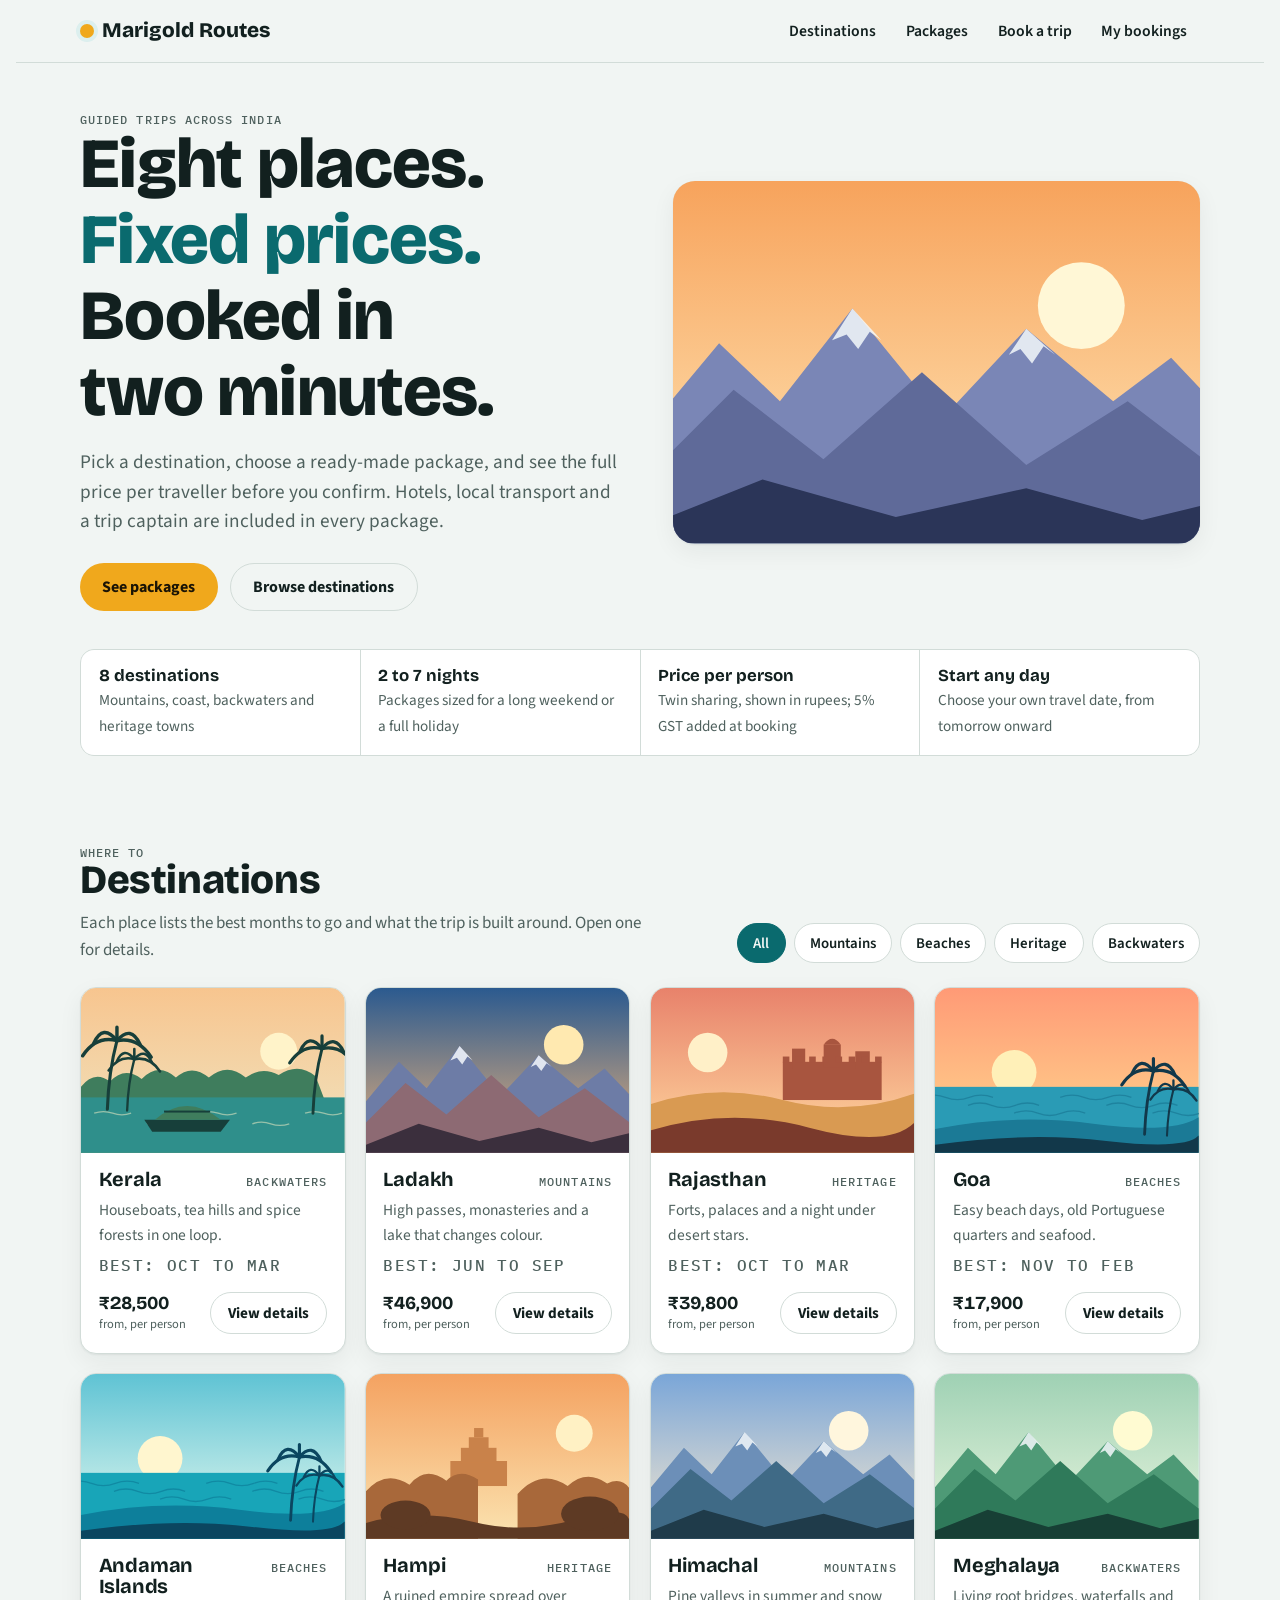
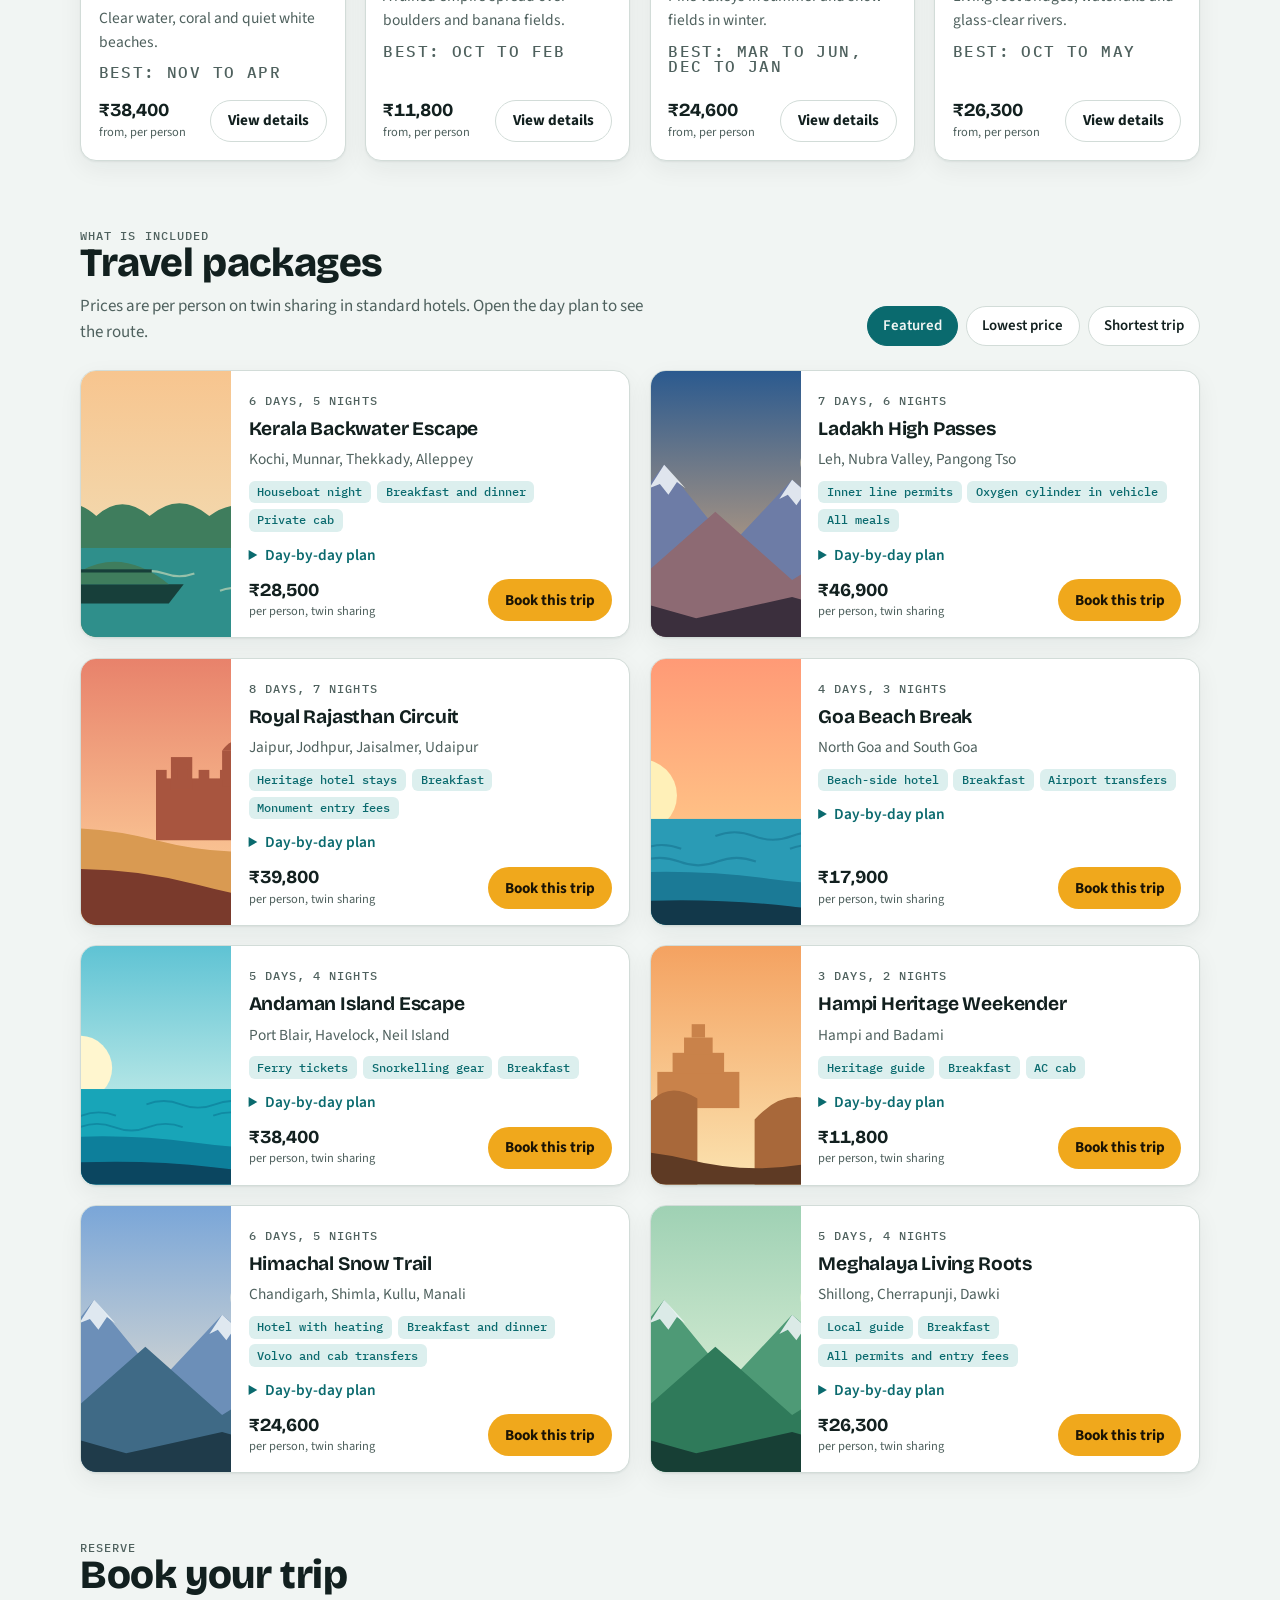
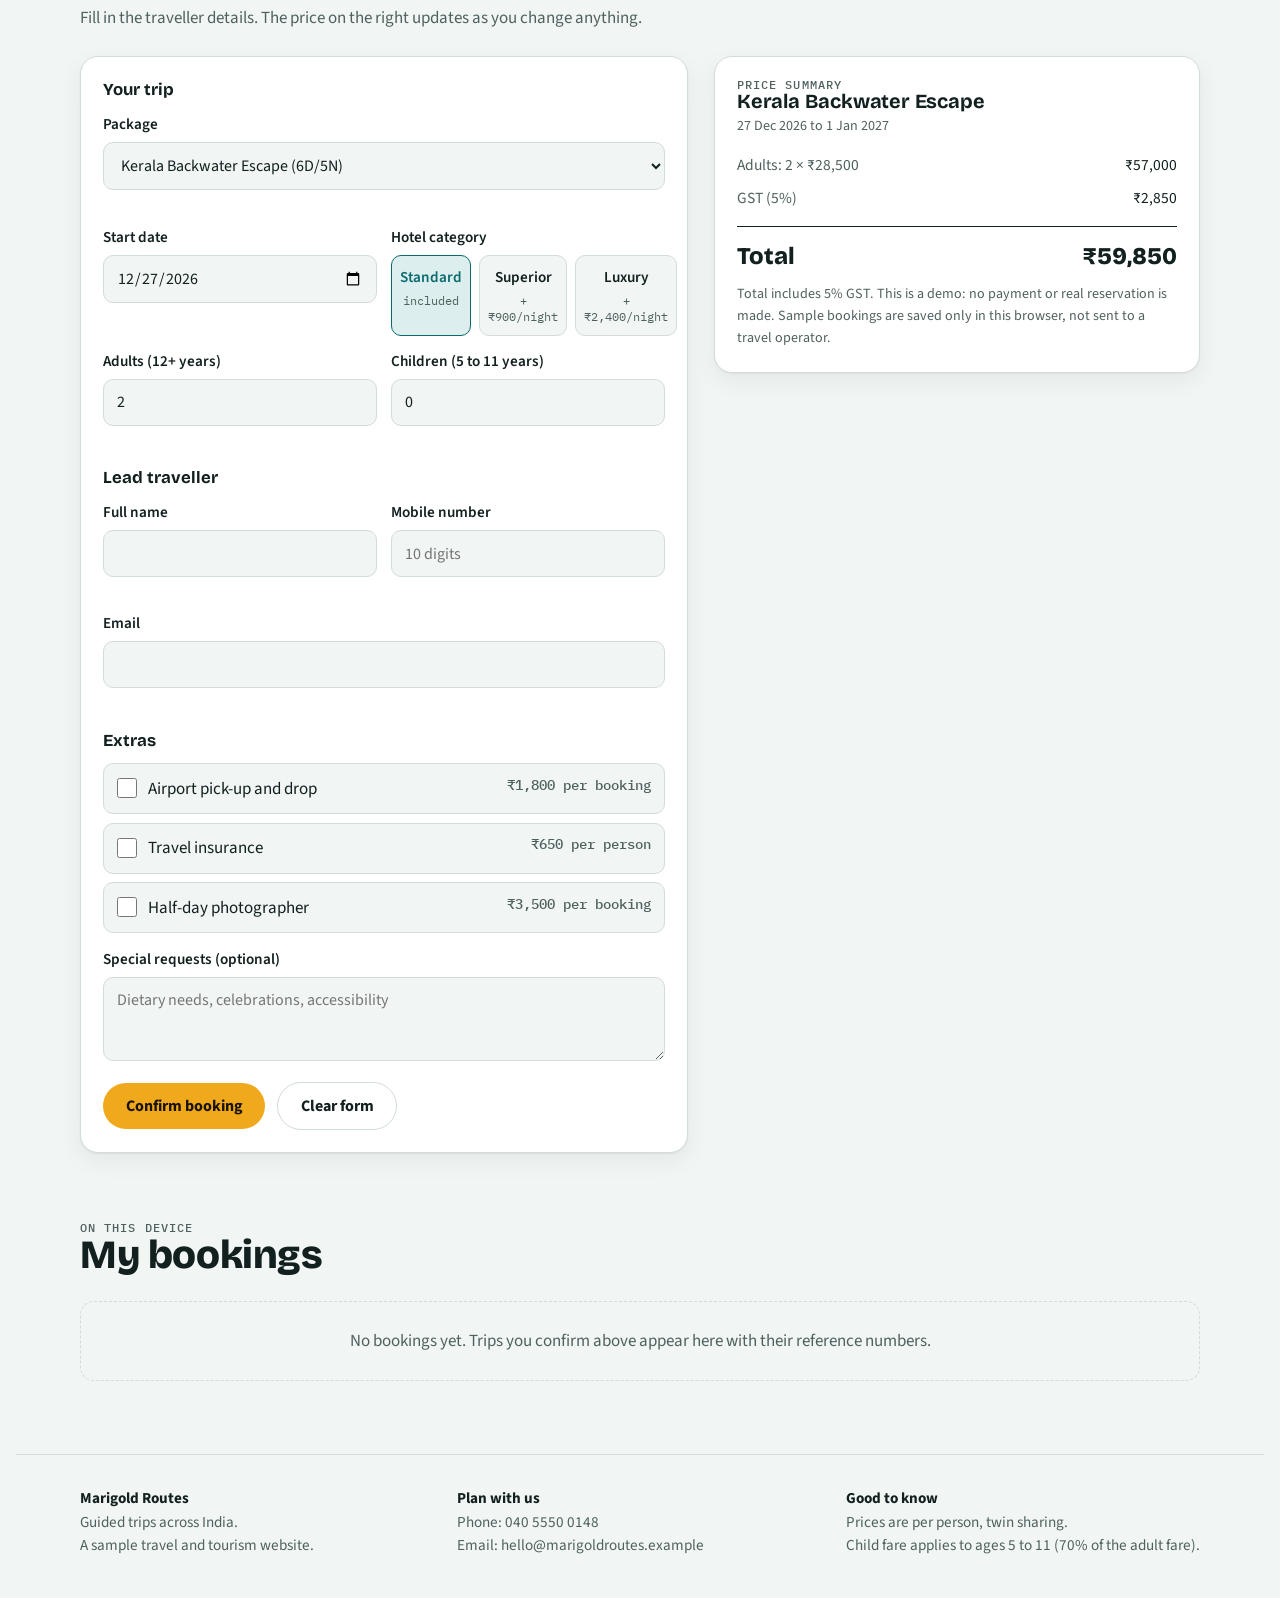
==== commit 818ed907: "Fix UTF-8 currency and accented text rendering" ====
--- a/frontend/index.html
+++ b/frontend/index.html
@@ -1,4 +1,4 @@
-<!doctype html><html lang="en"><head><meta charset=utf8><meta name=viewport content="width=device-width,initial-scale=1,viewport-fit=cover"><style>:root{color-scheme:light;box-sizing:border-box;padding-top:env(safe-area-inset-top,0px);padding-bottom:env(safe-area-inset-bottom,0px)}html{scroll-padding-top:env(safe-area-inset-top,0px)}body{margin:0;padding:0;font:14px -apple-system,BlinkMacSystemFont,sans-serif;background:#fff;color:#000}img{max-width:100%}[hidden]:not([hidden=until-found i]){display:none!important}</style></head><body>
+<!doctype html><html lang="en"><head><meta charset="UTF-8"><meta name=viewport content="width=device-width,initial-scale=1,viewport-fit=cover"><style>:root{color-scheme:light;box-sizing:border-box;padding-top:env(safe-area-inset-top,0px);padding-bottom:env(safe-area-inset-bottom,0px)}html{scroll-padding-top:env(safe-area-inset-top,0px)}body{margin:0;padding:0;font:14px -apple-system,BlinkMacSystemFont,sans-serif;background:#fff;color:#000}img{max-width:100%}[hidden]:not([hidden=until-found i]){display:none!important}</style></head><body>
 <title>Marigold Routes</title>
 <meta name="description" content="Explore eight destinations across India, compare guided trip packages and plan a sample booking with transparent pricing.">
 <meta name="claude:viewport-fit-sides" content="cover">
@@ -241,8 +241,8 @@
             <div class="f"><label>Hotel category</label>
               <div class="seg" role="radiogroup" aria-label="Hotel category">
                 <input type="radio" name="hotel" id="h0" value="0" checked><label for="h0">Standard<small>included</small></label>
-                <input type="radio" name="hotel" id="h1" value="900"><label for="h1">Superior<small>+â‚¹900/night</small></label>
-                <input type="radio" name="hotel" id="h2" value="2400"><label for="h2">Luxury<small>+â‚¹2,400/night</small></label>
+                <input type="radio" name="hotel" id="h1" value="900"><label for="h1">Superior<small>+₹900/night</small></label>
+                <input type="radio" name="hotel" id="h2" value="2400"><label for="h2">Luxury<small>+₹2,400/night</small></label>
               </div></div>
             <div class="f"><label for="f-ad">Adults (12+ years)</label><input id="f-ad" aria-describedby="e-ad" name="adults" type="number" min="1" max="10" value="2"><span class="err" aria-live="polite" id="e-ad"></span></div>
             <div class="f"><label for="f-ch">Children (5 to 11 years)</label><input id="f-ch" aria-describedby="e-ch" name="children" type="number" min="0" max="6" value="0"><span class="err" aria-live="polite" id="e-ch"></span></div>
@@ -259,9 +259,9 @@
         <fieldset>
           <legend>Extras</legend>
           <div class="checks">
-            <label class="check"><input type="checkbox" name="addon" value="transfer" data-price="1800" data-per="trip"><span>Airport pick-up and drop <em>â‚¹1,800 per booking</em></span></label>
-            <label class="check"><input type="checkbox" name="addon" value="insurance" data-price="650" data-per="person"><span>Travel insurance <em>â‚¹650 per person</em></span></label>
-            <label class="check"><input type="checkbox" name="addon" value="photo" data-price="3500" data-per="trip"><span>Half-day photographer <em>â‚¹3,500 per booking</em></span></label>
+            <label class="check"><input type="checkbox" name="addon" value="transfer" data-price="1800" data-per="trip"><span>Airport pick-up and drop <em>₹1,800 per booking</em></span></label>
+            <label class="check"><input type="checkbox" name="addon" value="insurance" data-price="650" data-per="person"><span>Travel insurance <em>₹650 per person</em></span></label>
+            <label class="check"><input type="checkbox" name="addon" value="photo" data-price="3500" data-per="trip"><span>Half-day photographer <em>₹3,500 per booking</em></span></label>
           </div>
           <div class="f" style="margin-top:.9rem"><label for="f-note">Special requests (optional)</label><textarea id="f-note" name="note" maxlength="300" placeholder="Dietary needs, celebrations, accessibility"></textarea></div>
         </fieldset>
@@ -276,7 +276,7 @@
         <h3 id="s-title">Choose a package</h3>
         <p id="s-sub" class="note" style="margin-top:.2rem"></p>
         <div class="lines" id="s-lines"></div>
-        <div class="total"><span>Total</span><span id="s-total">â‚¹0</span></div>
+        <div class="total"><span>Total</span><span id="s-total">₹0</span></div>
         <p class="note">Total includes 5% GST. This is a demo: no payment or real reservation is made. Sample bookings are saved only in this browser, not sent to a travel operator.</p>
       </aside>
     </div>
@@ -312,7 +312,7 @@
 (function(){
 "use strict";
 var INR=new Intl.NumberFormat("en-IN");
-function rs(n){return "â‚¹"+INR.format(Math.round(n))}
+function rs(n){return "₹"+INR.format(Math.round(n))}
 function esc(s){return String(s).replace(/[&<>"']/g,function(c){return {"&":"&amp;","<":"&lt;",">":"&gt;",'"':"&quot;","'":"&#39;"}[c]})}
 
 /* ---------- illustrations (drawn, no external images) ---------- */
@@ -371,7 +371,7 @@
  {id:"goa",name:"Goa",place:"North and South Goa",type:"Beaches",tag:"Beach",kind:"coast",pal:["#ff9a76","#ffd98f","#fff0b8","#2a9bb5","#1b7a96","#12384a"],best:"Nov to Feb",stay:"3 to 4 nights",reach:"Fly into Goa (GOX)",line:"Easy beach days, old Portuguese quarters and seafood.",hl:["Fontainhas heritage walk in Panjim","Sunset at Palolem beach","Spice plantation lunch in Ponda"]},
  {id:"andaman",name:"Andaman Islands",place:"Port Blair, Havelock, Neil",type:"Beaches",tag:"Beach",kind:"coast",pal:["#5fc3d4","#e8fbf0","#fff6cf","#18a5b8","#0d7f9b","#0b4660"],best:"Nov to Apr",stay:"4 to 5 nights",reach:"Fly into Port Blair (IXZ)",line:"Clear water, coral and quiet white beaches.",hl:["Snorkelling at Elephant Beach","Radhanagar Beach at sunset","Cellular Jail and the evening light show"]},
  {id:"hampi",name:"Hampi",place:"Hampi and Badami, Karnataka",type:"Heritage",tag:"Heritage",kind:"ruins",pal:["#f4a261","#fbe3b0","#fff1c4","#c9824a","#a8683a","#5e3a24"],best:"Oct to Feb",stay:"2 to 3 nights",reach:"Hyderabad to Hampi by road or train via Hospet",line:"A ruined empire spread over boulders and banana fields.",hl:["Virupaksha Temple and the stone chariot","Coracle ride on the Tungabhadra","Sunset from Matanga Hill"]},
- {id:"manali",name:"Himachal",place:"Shimla, Kullu, Manali",type:"Mountains",tag:"Adventure",kind:"mountain",pal:["#7aa6d8","#f6e8d0","#fff6dd","#6c8fb8","#3f6a86","#1f3b4a"],best:"Mar to Jun, Dec to Jan",stay:"5 to 6 nights",reach:"Fly into Chandigarh (IXC) and drive",line:"Pine valleys in summer and snow fields in winter.",hl:["Toy train ride from Kalka to Shimla","Solang Valley activities","Old Manali cafÃ©s and the Hadimba Temple"]},
+ {id:"manali",name:"Himachal",place:"Shimla, Kullu, Manali",type:"Mountains",tag:"Adventure",kind:"mountain",pal:["#7aa6d8","#f6e8d0","#fff6dd","#6c8fb8","#3f6a86","#1f3b4a"],best:"Mar to Jun, Dec to Jan",stay:"5 to 6 nights",reach:"Fly into Chandigarh (IXC) and drive",line:"Pine valleys in summer and snow fields in winter.",hl:["Toy train ride from Kalka to Shimla","Solang Valley activities","Old Manali cafés and the Hadimba Temple"]},
  {id:"meghalaya",name:"Meghalaya",place:"Shillong, Cherrapunji, Dawki",type:"Backwaters",tag:"Nature",kind:"mountain",pal:["#9fd1b4","#eaf6df","#fffbd2","#4e9a76","#2f7a5a","#173f35"],best:"Oct to May",stay:"4 to 5 nights",reach:"Fly into Guwahati (GAU) and drive",line:"Living root bridges, waterfalls and glass-clear rivers.",hl:["Trek to the double-decker living root bridge","Boat ride on the Umngot river at Dawki","Nohkalikai Falls viewpoint"]}
 ];
 var PKG=[
@@ -472,9 +472,9 @@
   var p=pkg(sel.value);if(!p)return null;
   var ad=parseInt(val("adults"),10)||0,ch=parseInt(val("children"),10)||0,hot=parseInt(F.querySelector('input[name="hotel"]:checked').value,10);
   var heads=ad+ch,L=[];
-  L.push(["Adults: "+ad+" Ã— "+rs(p.price),ad*p.price]);
-  if(ch)L.push(["Children: "+ch+" Ã— "+rs(p.price*.7),ch*p.price*.7]);
-  if(hot)L.push(["Hotel upgrade: "+heads+" Ã— "+p.nights+" nights",hot*p.nights*heads]);
+  L.push(["Adults: "+ad+" × "+rs(p.price),ad*p.price]);
+  if(ch)L.push(["Children: "+ch+" × "+rs(p.price*.7),ch*p.price*.7]);
+  if(hot)L.push(["Hotel upgrade: "+heads+" × "+p.nights+" nights",hot*p.nights*heads]);
   var add=0,names=[];
   Array.prototype.forEach.call(F.querySelectorAll('input[name="addon"]:checked'),function(c){
     var pr=parseFloat(c.dataset.price),amt=c.dataset.per==="person"?pr*heads:pr;add+=amt;
@@ -486,7 +486,7 @@
 }
 function update(){
   var c=calc(),lines=document.getElementById("s-lines");
-  if(!c){document.getElementById("s-title").textContent="Choose a package";document.getElementById("s-sub").textContent="";lines.innerHTML="";document.getElementById("s-total").textContent="â‚¹0";return}
+  if(!c){document.getElementById("s-title").textContent="Choose a package";document.getElementById("s-sub").textContent="";lines.innerHTML="";document.getElementById("s-total").textContent="₹0";return}
   document.getElementById("s-title").textContent=c.p.name;
   var ds=val("date");document.getElementById("s-sub").textContent=ds?fmtRange(ds,c.p.days):"Pick a start date";
   lines.innerHTML=c.lines.map(function(l){return '<div><span>'+esc(l[0])+'</span><span>'+rs(l[1])+'</span></div>'}).join("");
@@ -533,7 +533,7 @@
   if(!a.length){box.innerHTML='<div class="empty">No bookings yet. Trips you confirm above appear here with their reference numbers.</div>';return}
   box.innerHTML=a.map(function(b){
     var asking=pending===b.ref;
-    return '<div class="bk"><div><span class="ref2">'+esc(b.ref)+'</span><h3 style="margin:.2rem 0">'+esc(b.pkg)+'</h3><p>'+esc(b.when)+' Â· '+b.ad+' adult'+(b.ad>1?"s":"")+(b.ch?", "+b.ch+" child"+(b.ch>1?"ren":""):"")+' Â· '+esc(b.hotel)+'</p><p>Booked for '+esc(b.name)+'</p></div>'+
+    return '<div class="bk"><div><span class="ref2">'+esc(b.ref)+'</span><h3 style="margin:.2rem 0">'+esc(b.pkg)+'</h3><p>'+esc(b.when)+' · '+b.ad+' adult'+(b.ad>1?"s":"")+(b.ch?", "+b.ch+" child"+(b.ch>1?"ren":""):"")+' · '+esc(b.hotel)+'</p><p>Booked for '+esc(b.name)+'</p></div>'+
     '<div style="text-align:right;display:grid;gap:.5rem;justify-items:end"><div class="price">'+rs(b.total)+'</div>'+
     (asking?'<div class="form-actions"><button class="btn btn-ghost btn-sm danger" data-yes="'+esc(b.ref)+'">Yes, cancel trip</button><button class="btn btn-ghost btn-sm" data-no="1">Keep it</button></div>':'<button class="btn btn-ghost btn-sm" data-cancel="'+esc(b.ref)+'">Cancel booking</button>')+'</div></div>';
   }).join("");
@@ -554,7 +554,7 @@
   var a=load();while(a.some(function(saved){return saved.ref===b.ref}))b.ref=ref();a.unshift(b);save(a);drawBk();
   document.getElementById("c-ref").textContent=b.ref;
   document.getElementById("c-title").textContent="Your "+c.p.name+" sample booking is saved";
-  document.getElementById("c-text").textContent=b.when+" Â· "+c.ad+" adult"+(c.ad>1?"s":"")+(c.ch?" and "+c.ch+" child"+(c.ch>1?"ren":""):"")+" Â· "+hotelName+" Â· Total "+rs(c.total)+" for "+b.name+".";
+  document.getElementById("c-text").textContent=b.when+" · "+c.ad+" adult"+(c.ad>1?"s":"")+(c.ch?" and "+c.ch+" child"+(c.ch>1?"ren":""):"")+" · "+hotelName+" · Total "+rs(c.total)+" for "+b.name+".";
   var cf=document.getElementById("confirm");cf.hidden=false;cf.scrollIntoView({behavior:"smooth",block:"center"});cf.focus({preventScroll:true});
 });
 drawBk();
